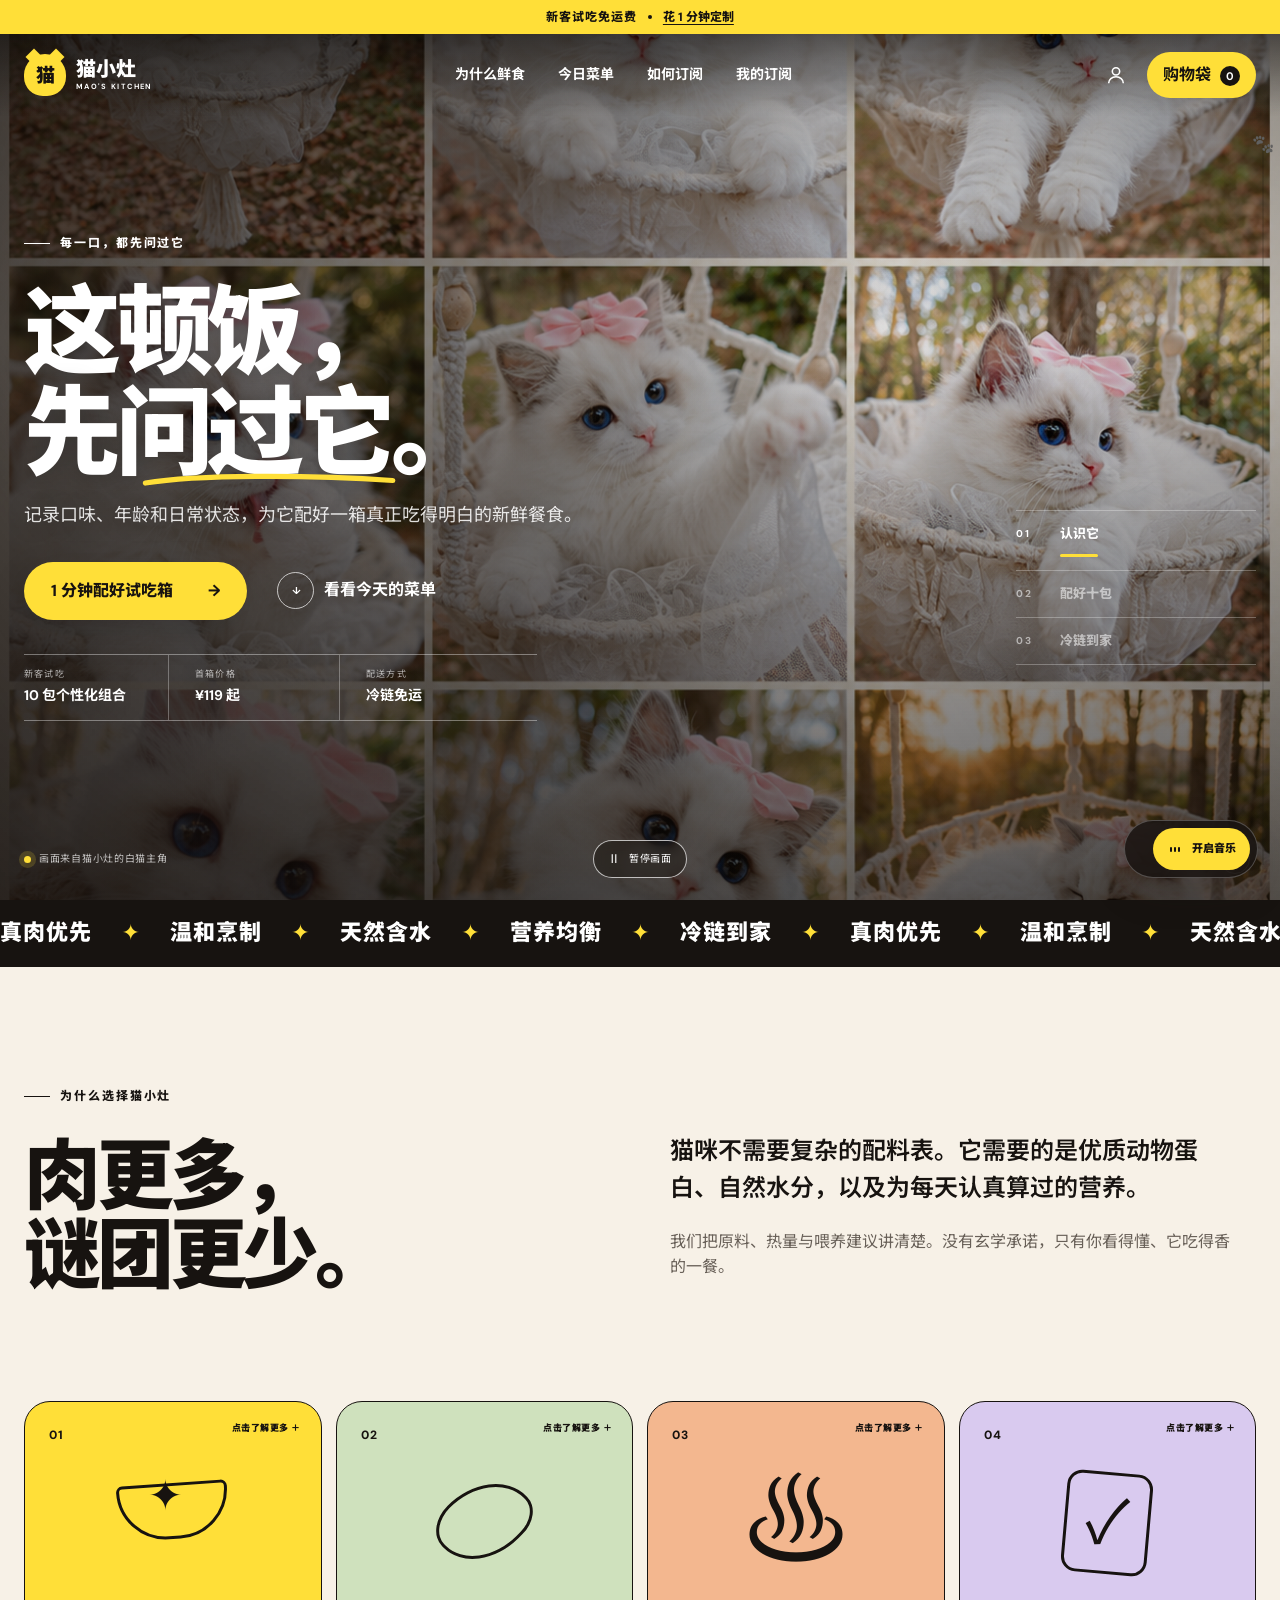
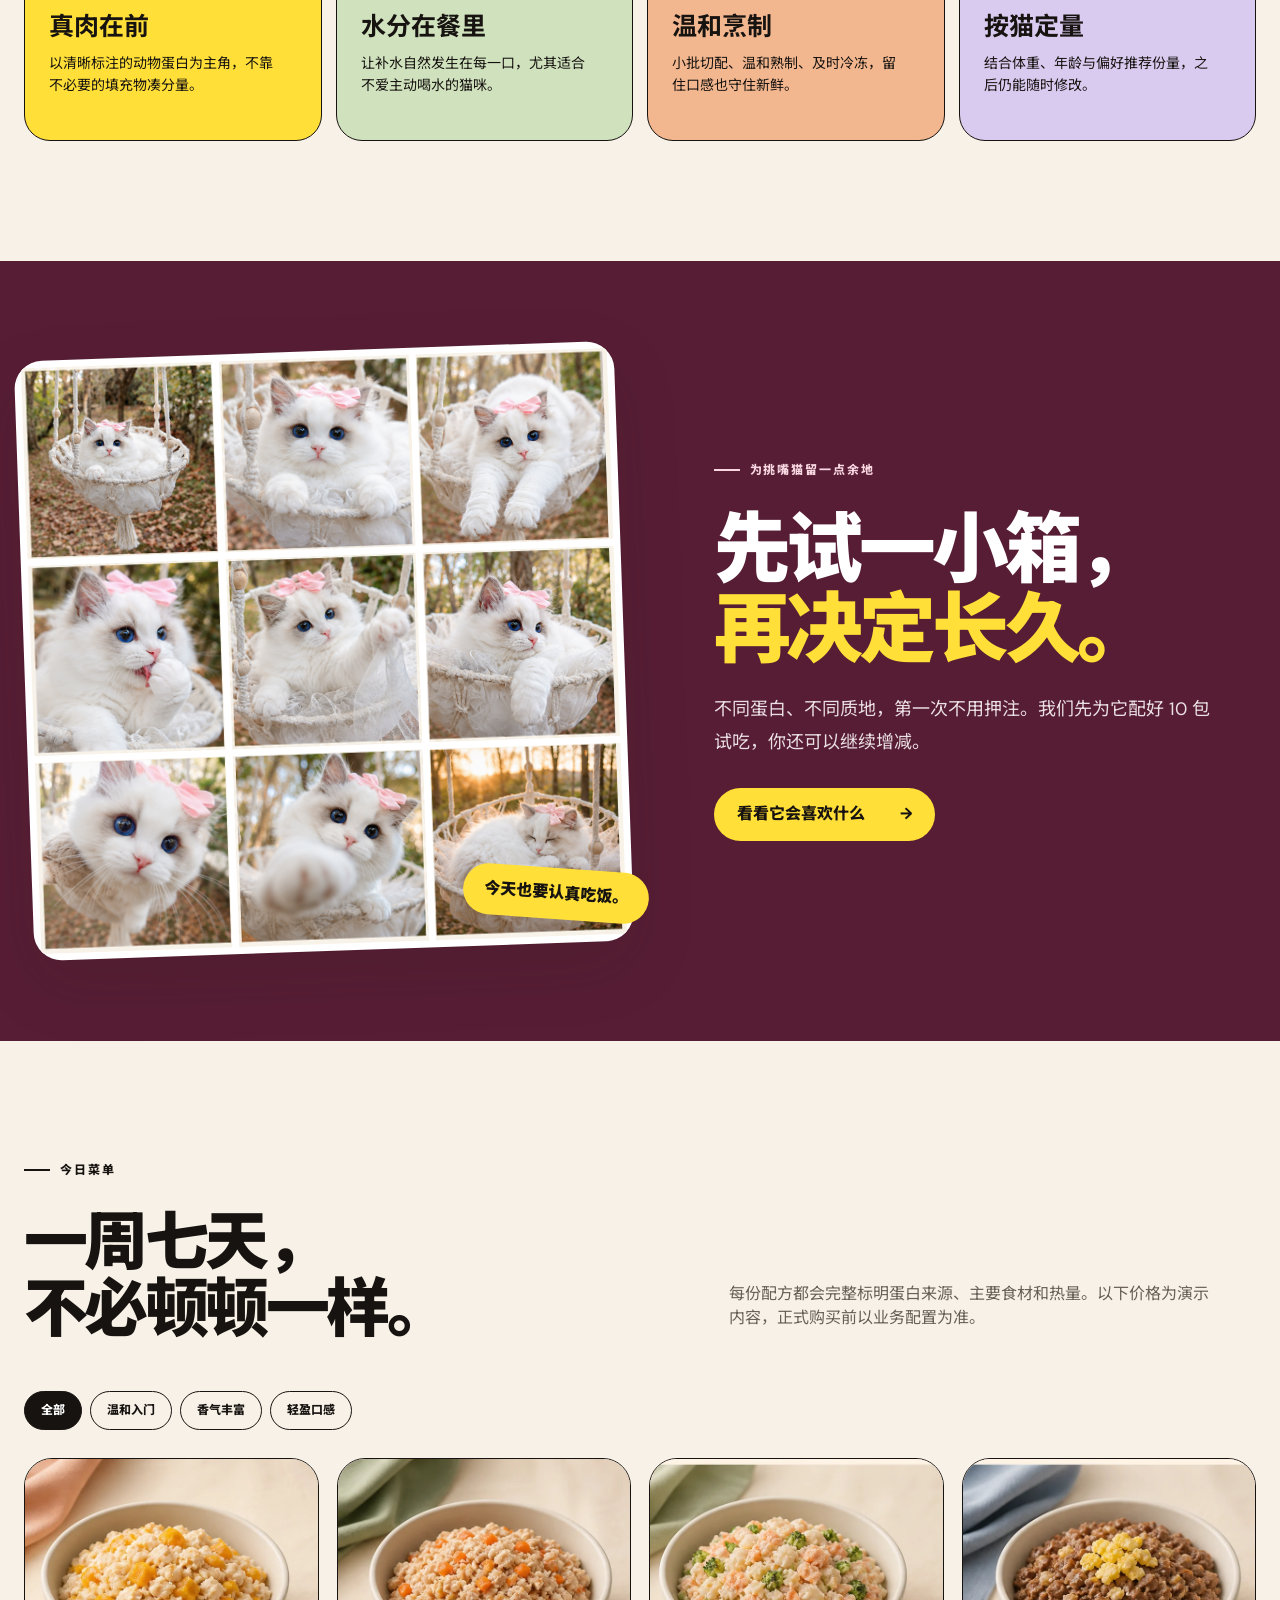
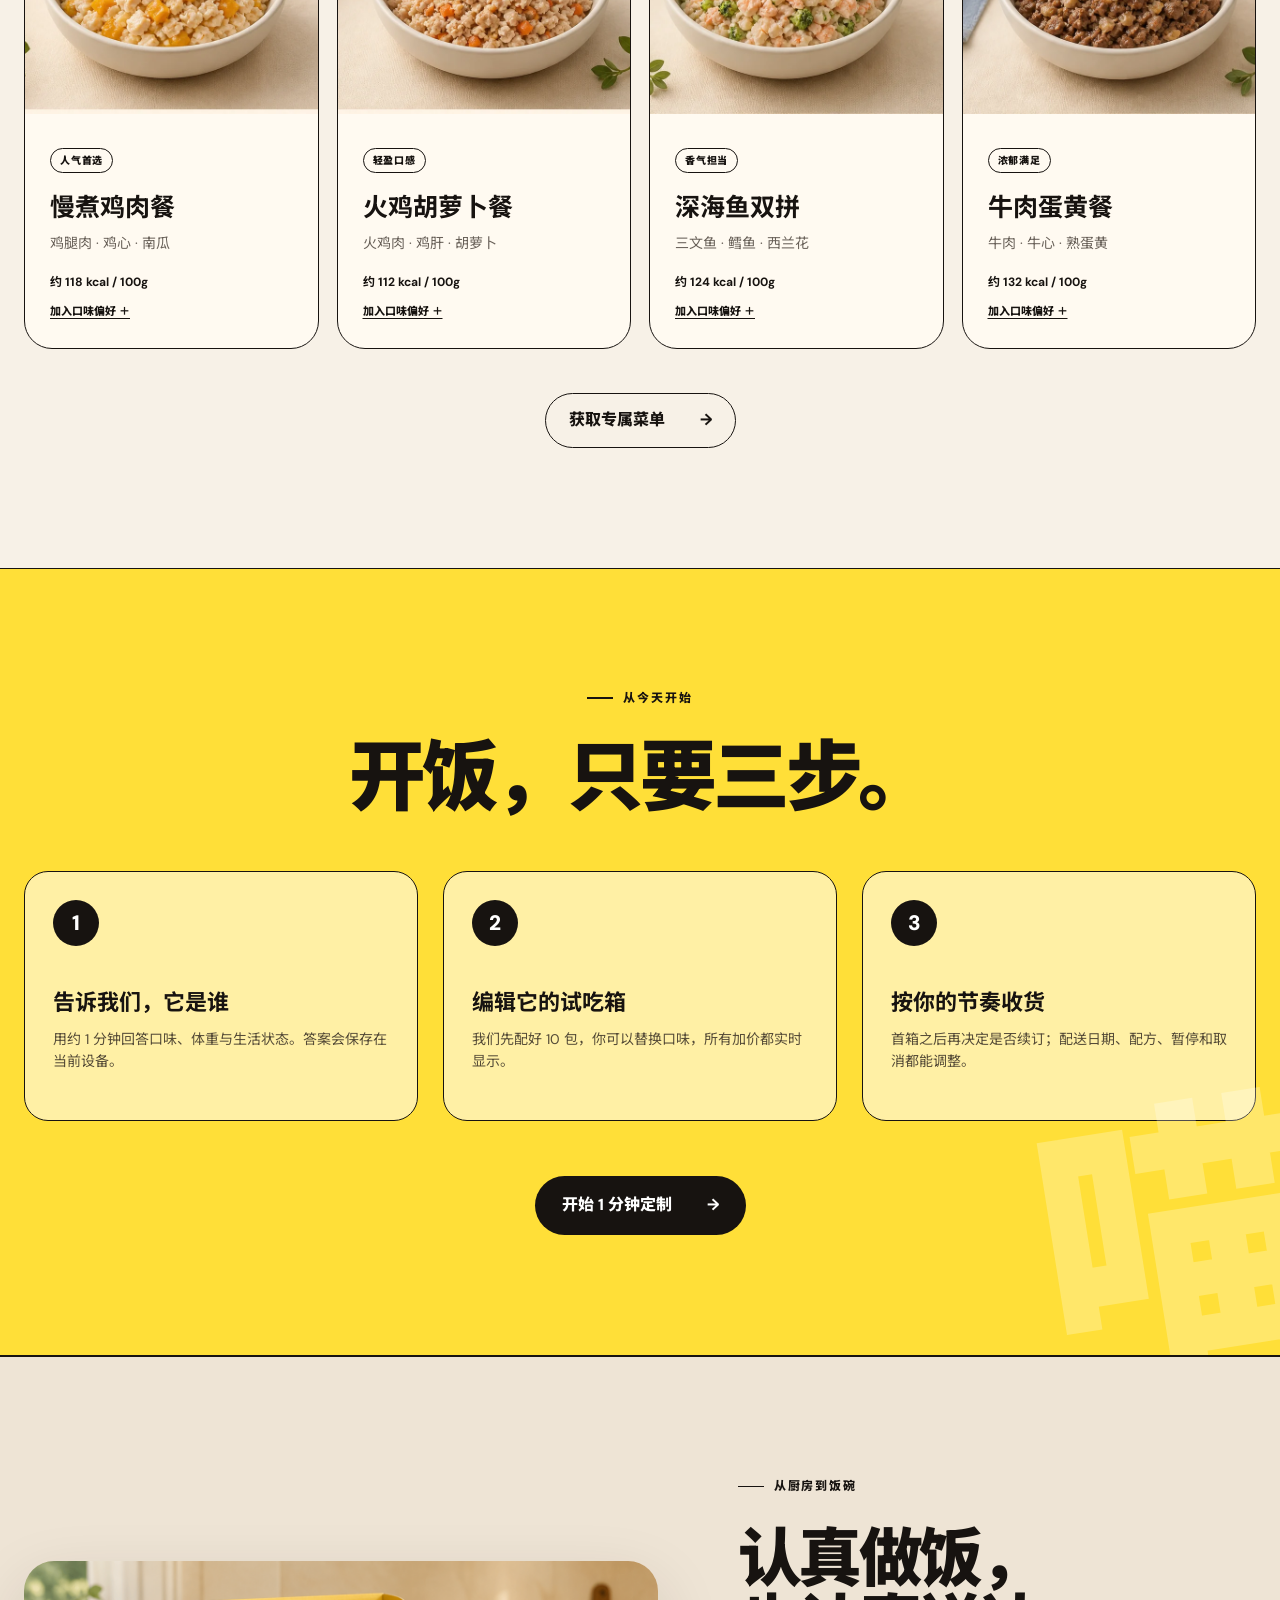
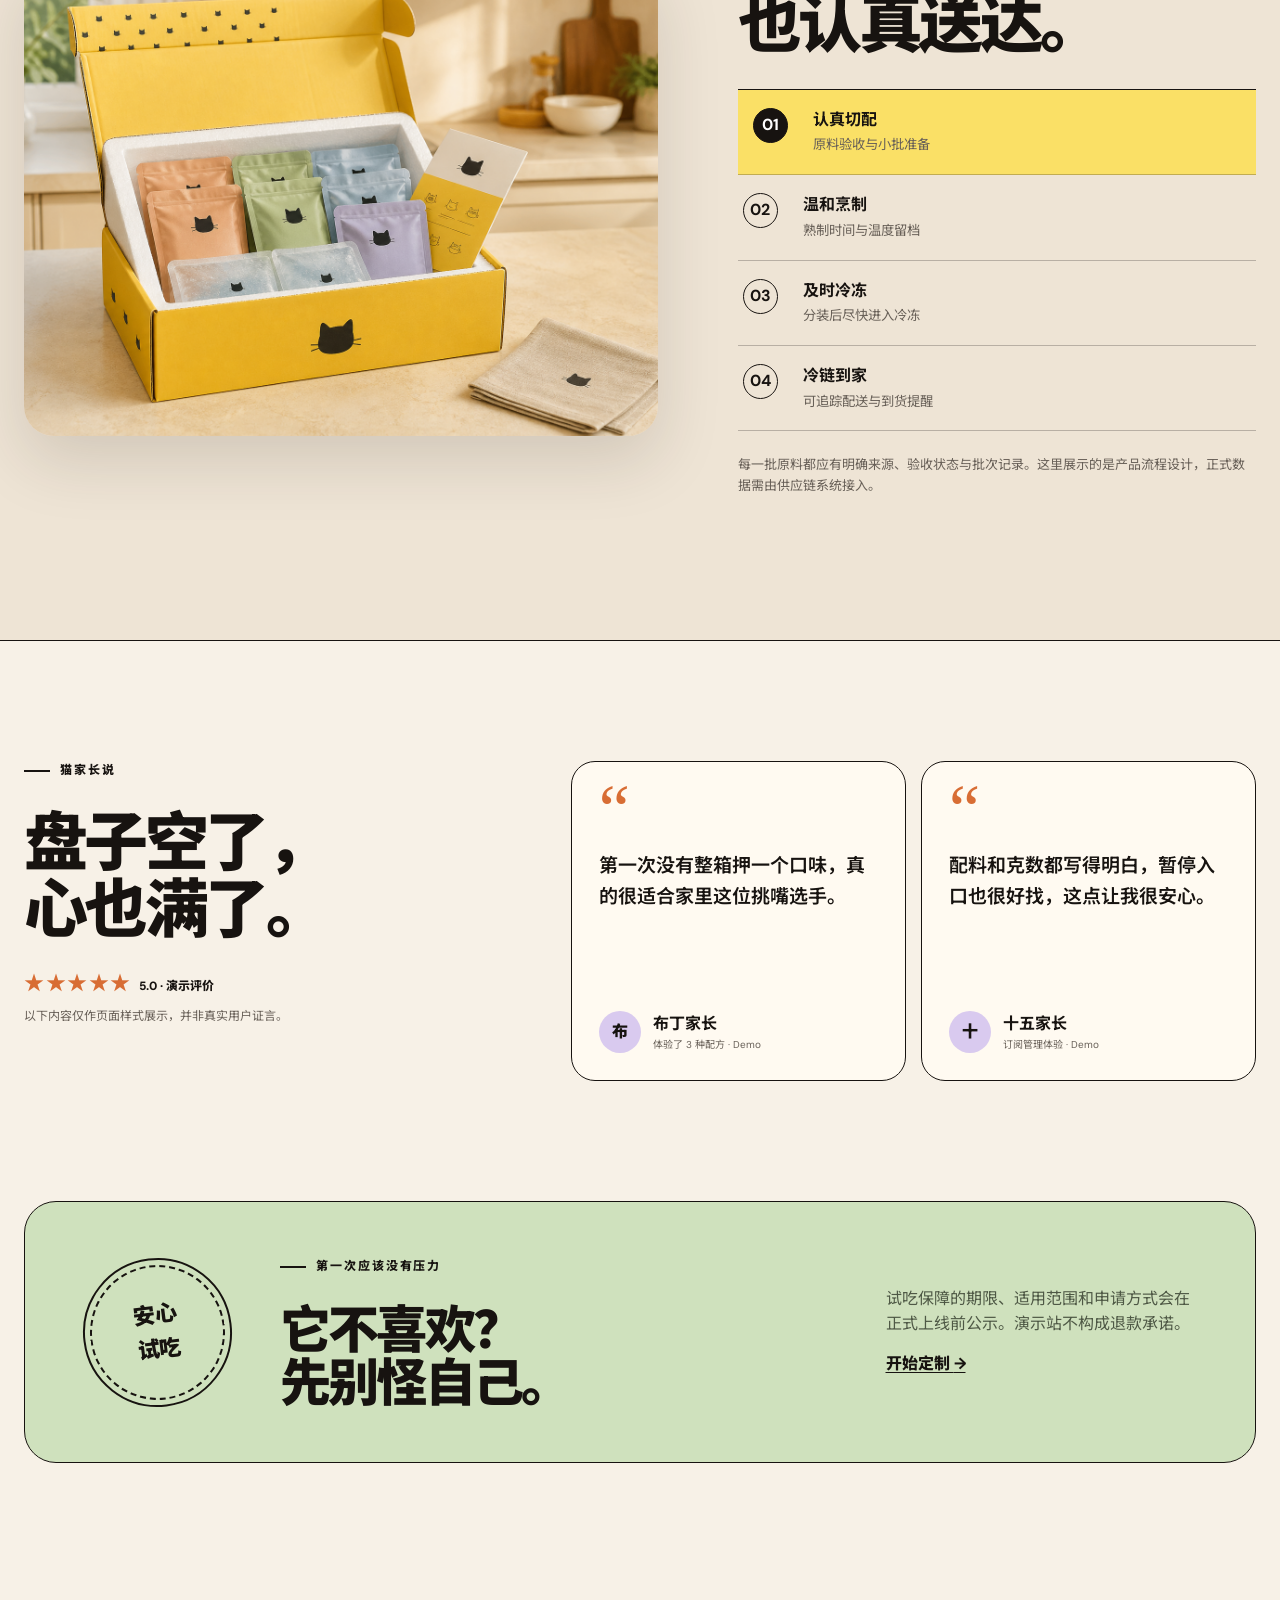
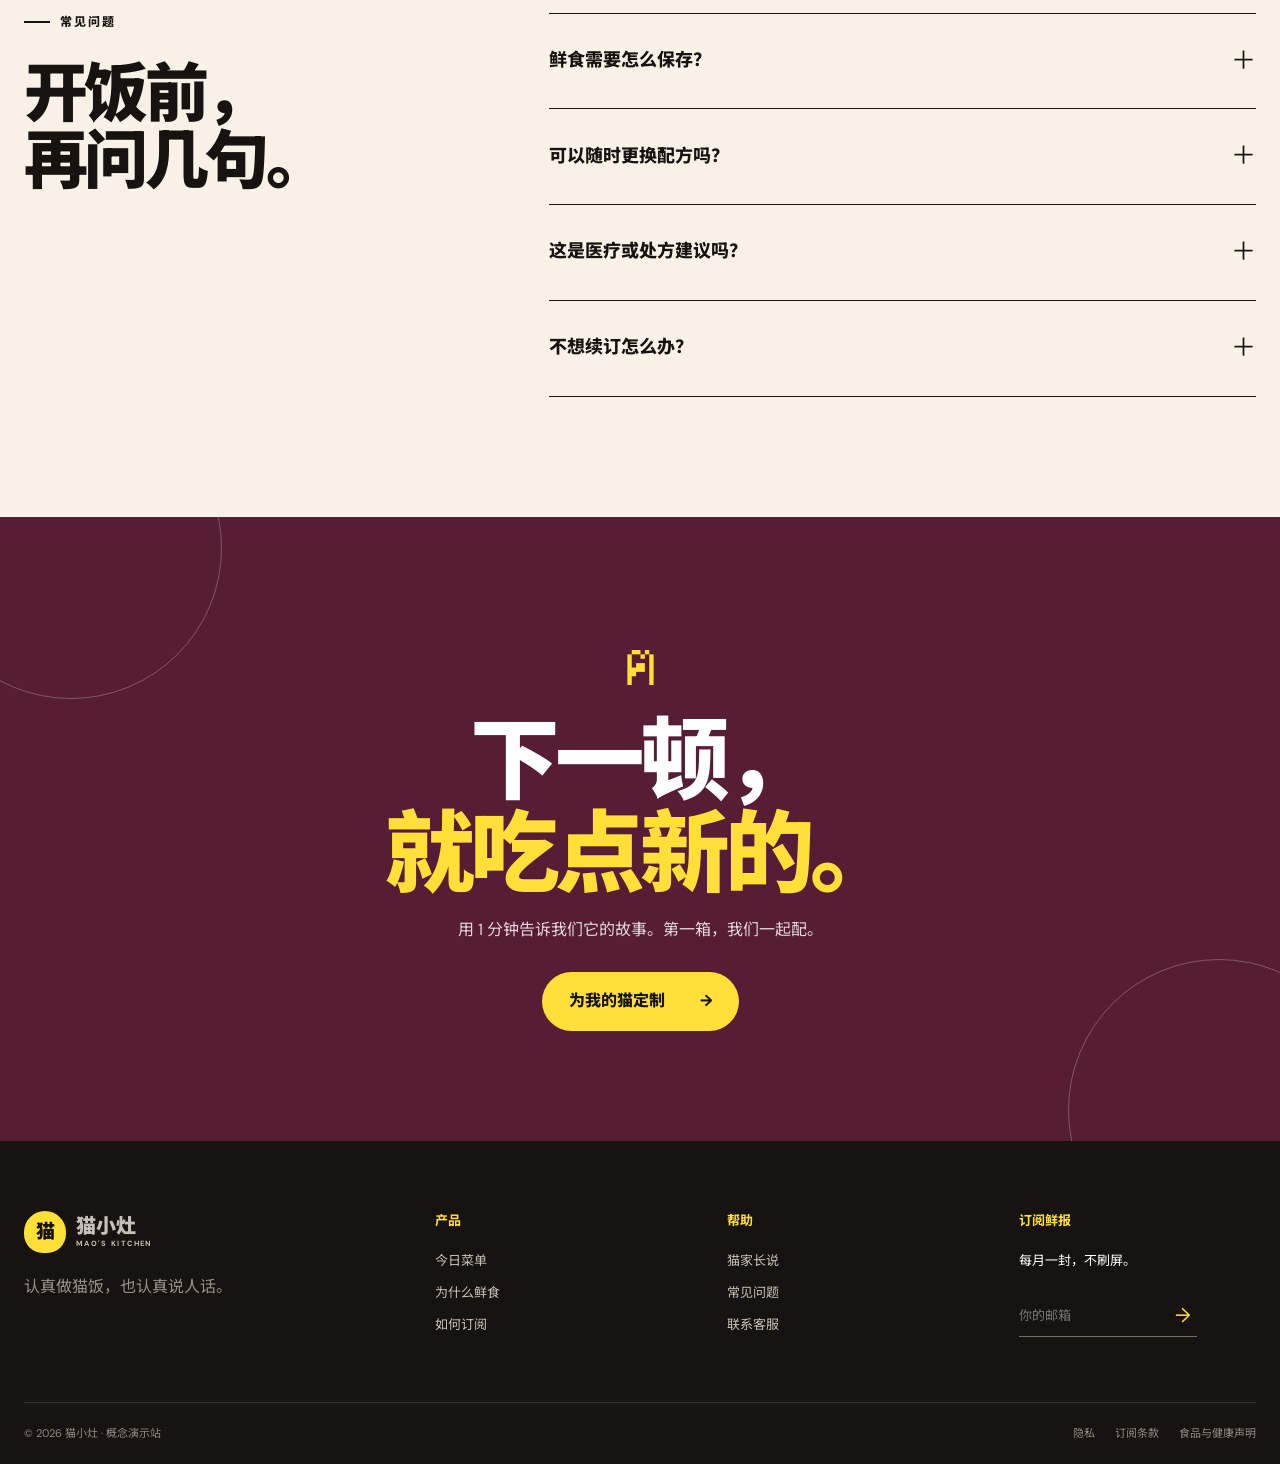
==== index.html @ b2859949 "Add opt-in background music player" ====
<!doctype html>
<html lang="zh-CN">
<head>
  <base href="/">
  <meta charset="UTF-8">
  <meta name="viewport" content="width=device-width, initial-scale=1.0">
  <meta name="description" content="猫小灶猫咪鲜食订阅——用一分钟了解猫咪，为它定制新鲜、透明、好调整的一餐。">
  <meta property="og:type" content="website">
  <meta property="og:title" content="猫小灶｜猫咪鲜食订阅">
  <meta property="og:description" content="用一分钟了解猫咪，为它配好一箱真正吃得明白的新鲜餐食。">
  <meta property="og:image" content="https://olivmonique482139-maker.github.io/assets/cat-grid.png">
  <meta property="og:url" content="https://olivmonique482139-maker.github.io/">
  <meta name="theme-color" content="#f7f1e7">
  <title>猫小灶｜猫咪鲜食订阅</title>
  <link rel="icon" href="/favicon.svg" type="image/svg+xml">
  <link rel="stylesheet" href="/styles.css?v=11">
</head>
<body>
  <a class="skip-link" href="#main">跳到主要内容</a>
  <div class="promo" role="status">
    <span>新客试吃免运费</span>
    <span class="promo-dot" aria-hidden="true"></span>
    <button class="text-button" data-start-quiz>花 1 分钟定制</button>
  </div>

  <header class="site-header" id="top">
    <nav class="nav shell" aria-label="主导航">
      <button class="menu-button" id="menuButton" aria-label="打开菜单" aria-expanded="false" aria-controls="mobileMenu">
        <span></span><span></span>
      </button>
      <a class="brand" href="/" aria-label="猫小灶首页">
        <span class="brand-mark" aria-hidden="true">猫</span>
        <span>猫小灶<small>MAO'S KITCHEN</small></span>
      </a>
      <div class="nav-links" aria-label="页面栏目">
        <a href="/why-us">为什么鲜食</a>
        <a href="/recipes">今日菜单</a>
        <a href="/#how">如何订阅</a>
        <a href="/account">我的订阅</a>
      </div>
      <div class="nav-actions">
        <button class="icon-button account-button" aria-label="账户（演示）">
          <svg viewBox="0 0 24 24" aria-hidden="true"><circle cx="12" cy="8" r="4"></circle><path d="M4 21c0-4 3.6-7 8-7s8 3 8 7"></path></svg>
        </button>
        <button class="cart-button" id="cartButton" aria-label="打开购物袋">
          购物袋 <span id="cartCount">0</span>
        </button>
      </div>
    </nav>
    <div class="mobile-menu" id="mobileMenu" hidden>
      <a href="/why-us">为什么鲜食</a>
      <a href="/recipes">今日菜单</a>
      <a href="/#how">如何订阅</a>
      <a href="/account">我的订阅</a>
      <button class="button button-dark" data-start-quiz>开始定制</button>
    </div>
  </header>

  <main id="main">
    <section class="hero hero-cinematic" aria-labelledby="heroTitle">
      <div class="hero-media" aria-hidden="true">
        <video id="heroVideo" autoplay muted loop playsinline poster="/assets/cat-grid.png">
          <source src="/assets/cat-story-clean.mp4" type="video/mp4">
        </video>
      </div>
      <div class="hero-shade" aria-hidden="true"></div>
      <div class="hero-stage shell">
        <div class="hero-copy">
          <p class="eyebrow"><span></span> 每一口，都先问过它</p>
          <h1 id="heroTitle">这顿饭，<br><em>先问过它。</em></h1>
          <p class="hero-lead">记录口味、年龄和日常状态，为它配好一箱真正吃得明白的新鲜餐食。</p>
          <div class="hero-cta">
            <button class="button button-yellow button-large" data-start-quiz>
              1 分钟配好试吃箱 <span aria-hidden="true">→</span>
            </button>
            <button class="play-link" data-scroll="#recipes">
              <span class="play-icon" aria-hidden="true">↓</span>
              看看今天的菜单
            </button>
          </div>
          <div class="hero-offer" aria-label="新客试吃信息">
            <span><small>新客试吃</small><strong>10 包个性化组合</strong></span>
            <span><small>首箱价格</small><strong>¥119 起</strong></span>
            <span><small>配送方式</small><strong>冷链免运</strong></span>
          </div>
        </div>
        <ol class="hero-chapters" aria-label="订阅流程">
          <li class="active"><b>01</b><span>认识它</span></li>
          <li><b>02</b><span>配好十包</span></li>
          <li><b>03</b><span>冷链到家</span></li>
        </ol>
      </div>
      <div class="hero-bottom shell">
        <p><span class="live-dot" aria-hidden="true"></span> 画面来自猫小灶的白猫主角</p>
        <button class="video-control" id="videoControl" aria-label="暂停视频"><span aria-hidden="true">Ⅱ</span><em>暂停画面</em></button>
        <button class="scroll-cue" data-scroll="#why" aria-label="向下了解更多"><span>向下看看</span><i>↓</i></button>
      </div>
    </section>

    <section class="ticker" aria-label="产品特点">
      <div class="ticker-track">
        <span>真肉优先</span><i>✦</i><span>温和烹制</span><i>✦</i><span>天然含水</span><i>✦</i><span>营养均衡</span><i>✦</i><span>冷链到家</span><i>✦</i>
        <span aria-hidden="true">真肉优先</span><i aria-hidden="true">✦</i><span aria-hidden="true">温和烹制</span><i aria-hidden="true">✦</i><span aria-hidden="true">天然含水</span><i aria-hidden="true">✦</i>
      </div>
    </section>

    <section class="section intro shell" id="why">
      <div class="section-heading">
        <p class="eyebrow"><span></span> 为什么选择猫小灶</p>
        <h2>肉更多，<br>谜团更少。</h2>
      </div>
      <div class="intro-copy">
        <p class="big-copy">猫咪不需要复杂的配料表。它需要的是优质动物蛋白、自然水分，以及为每天认真算过的营养。</p>
        <p>我们把原料、热量与喂养建议讲清楚。没有玄学承诺，只有你看得懂、它吃得香的一餐。</p>
      </div>
      <div class="benefit-grid">
        <article class="benefit-card yellow" tabindex="0" role="button" data-benefit="protein" aria-expanded="false">
          <span class="card-number">01</span>
          <div class="line-icon bowl-icon" aria-hidden="true"></div>
          <h3>真肉在前</h3>
          <p>以清晰标注的动物蛋白为主角，不靠不必要的填充物凑分量。</p>
          <div class="benefit-detail">鸡肉、火鸡、鱼肉或牛肉会被明确写在配料表前列，并标注每包热量与主要营养信息。</div>
        </article>
        <article class="benefit-card green" tabindex="0" role="button" data-benefit="water" aria-expanded="false">
          <span class="card-number">02</span>
          <div class="line-icon drop-icon" aria-hidden="true"></div>
          <h3>水分在餐里</h3>
          <p>让补水自然发生在每一口，尤其适合不爱主动喝水的猫咪。</p>
          <div class="benefit-detail">鲜食天然含有更多水分。实际含水量需以每款配方的检测与标签信息为准。</div>
        </article>
        <article class="benefit-card peach" tabindex="0" role="button" data-benefit="cook" aria-expanded="false">
          <span class="card-number">03</span>
          <div class="line-icon flame-icon" aria-hidden="true"></div>
          <h3>温和烹制</h3>
          <p>小批切配、温和熟制、及时冷冻，留住口感也守住新鲜。</p>
          <div class="benefit-detail">从原料验收到分装冷冻，每一批次都应保留生产与质检记录，正式上线前需接入真实数据。</div>
        </article>
        <article class="benefit-card lilac" tabindex="0" role="button" data-benefit="plan" aria-expanded="false">
          <span class="card-number">04</span>
          <div class="line-icon plan-icon" aria-hidden="true"></div>
          <h3>按猫定量</h3>
          <p>结合体重、年龄与偏好推荐份量，之后仍能随时修改。</p>
          <div class="benefit-detail">推荐会说明使用了哪些答案、采用哪个规则版本，并允许你回到问卷重新计算。</div>
        </article>
      </div>
    </section>

    <section class="section story-band">
      <div class="shell split-story">
        <div class="story-image">
          <div class="cat-mosaic" aria-label="白色蓝眼猫咪在秋日树林吊篮中的九个可爱瞬间">
            <button style="--col:0;--row:0" data-gallery-index="0" aria-label="查看猫咪在吊篮中的远景"></button>
            <button style="--col:1;--row:0" data-gallery-index="1" aria-label="查看猫咪正面特写"></button>
            <button style="--col:2;--row:0" data-gallery-index="2" aria-label="查看猫咪伸出前爪"></button>
            <button style="--col:0;--row:1" data-gallery-index="3" aria-label="查看猫咪舔爪子"></button>
            <button style="--col:1;--row:1" data-gallery-index="4" aria-label="查看猫咪玩蕾丝"></button>
            <button style="--col:2;--row:1" data-gallery-index="5" aria-label="查看猫咪侧脸"></button>
            <button style="--col:0;--row:2" data-gallery-index="6" aria-label="查看猫咪靠近镜头"></button>
            <button style="--col:1;--row:2" data-gallery-index="7" aria-label="查看猫咪伸爪互动"></button>
            <button style="--col:2;--row:2" data-gallery-index="8" aria-label="查看猫咪在夕阳下睡觉"></button>
          </div>
          <span class="image-caption">今天也要认真吃饭。</span>
        </div>
        <div class="story-copy">
          <p class="eyebrow light"><span></span> 为挑嘴猫留一点余地</p>
          <h2>先试一小箱，<br><em>再决定长久。</em></h2>
          <p>不同蛋白、不同质地，第一次不用押注。我们先为它配好 10 包试吃，你还可以继续增减。</p>
          <button class="button button-yellow" data-start-quiz>看看它会喜欢什么 <span aria-hidden="true">→</span></button>
        </div>
      </div>
    </section>

    <section class="section shell" id="recipes">
      <div class="recipes-heading">
        <div>
          <p class="eyebrow"><span></span> 今日菜单</p>
          <h2>一周七天，<br>不必顿顿一样。</h2>
        </div>
        <p>每份配方都会完整标明蛋白来源、主要食材和热量。以下价格为演示内容，正式购买前以业务配置为准。</p>
      </div>
      <div class="recipe-filters" role="group" aria-label="筛选配方">
        <button class="active" data-recipe-filter="all">全部</button><button data-recipe-filter="gentle">温和入门</button><button data-recipe-filter="aroma">香气丰富</button><button data-recipe-filter="lean">轻盈口感</button>
      </div>
      <div class="recipe-grid">
        <article class="recipe-card recipe-chicken" data-tags="gentle lean" data-reveal>
          <button class="recipe-photo" data-recipe="chicken" aria-label="查看慢煮鸡肉餐详情"><img src="/assets/recipe-chicken-v2.webp" alt="慢煮鸡肉与南瓜鲜食"><span>查看配料 →</span></button>
          <div class="recipe-info"><span class="pill">人气首选</span><h3>慢煮鸡肉餐</h3><p>鸡腿肉 · 鸡心 · 南瓜</p><strong>约 118 kcal / 100g</strong><button class="quick-add" data-prefer="chicken">加入口味偏好 ＋</button></div>
        </article>
        <article class="recipe-card recipe-turkey" data-tags="lean gentle" data-reveal>
          <button class="recipe-photo" data-recipe="turkey" aria-label="查看火鸡胡萝卜餐详情"><img src="/assets/recipe-turkey-v2.webp" alt="火鸡肉与胡萝卜鲜食"><span>查看配料 →</span></button>
          <div class="recipe-info"><span class="pill">轻盈口感</span><h3>火鸡胡萝卜餐</h3><p>火鸡肉 · 鸡肝 · 胡萝卜</p><strong>约 112 kcal / 100g</strong><button class="quick-add" data-prefer="turkey">加入口味偏好 ＋</button></div>
        </article>
        <article class="recipe-card recipe-fish" data-tags="aroma" data-reveal>
          <button class="recipe-photo" data-recipe="fish" aria-label="查看深海鱼双拼详情"><img src="/assets/recipe-fish-v2.webp" alt="三文鱼、鳕鱼与西兰花鲜食"><span>查看配料 →</span></button>
          <div class="recipe-info"><span class="pill">香气担当</span><h3>深海鱼双拼</h3><p>三文鱼 · 鳕鱼 · 西兰花</p><strong>约 124 kcal / 100g</strong><button class="quick-add" data-prefer="fish">加入口味偏好 ＋</button></div>
        </article>
        <article class="recipe-card recipe-beef" data-tags="aroma" data-reveal>
          <button class="recipe-photo" data-recipe="beef" aria-label="查看牛肉蛋黄餐详情"><img src="/assets/recipe-beef-v2.webp" alt="牛肉与蛋黄鲜食"><span>查看配料 →</span></button>
          <div class="recipe-info"><span class="pill">浓郁满足</span><h3>牛肉蛋黄餐</h3><p>牛肉 · 牛心 · 熟蛋黄</p><strong>约 132 kcal / 100g</strong><button class="quick-add" data-prefer="beef">加入口味偏好 ＋</button></div>
        </article>
      </div>
      <div class="center-action"><button class="button button-outline" data-start-quiz>获取专属菜单 <span aria-hidden="true">→</span></button></div>
    </section>

    <section class="section how-section" id="how">
      <div class="shell">
        <div class="how-title">
          <p class="eyebrow"><span></span> 从今天开始</p>
          <h2>开饭，只要三步。</h2>
        </div>
        <ol class="steps">
          <li><span class="step-no">1</span><div><h3>告诉我们，它是谁</h3><p>用约 1 分钟回答口味、体重与生活状态。答案会保存在当前设备。</p></div></li>
          <li><span class="step-no">2</span><div><h3>编辑它的试吃箱</h3><p>我们先配好 10 包，你可以替换口味，所有加价都实时显示。</p></div></li>
          <li><span class="step-no">3</span><div><h3>按你的节奏收货</h3><p>首箱之后再决定是否续订；配送日期、配方、暂停和取消都能调整。</p></div></li>
        </ol>
        <button class="button button-dark button-large" data-start-quiz>开始 1 分钟定制 <span aria-hidden="true">→</span></button>
      </div>
    </section>

    <section class="section process-section" id="process">
      <div class="shell process-layout">
        <div class="process-visual" data-reveal><img src="/assets/delivery-box-v2.png" alt="黄色冷链箱中整齐放置着多种颜色的猫咪鲜食餐包"></div>
        <div class="process-copy">
          <p class="eyebrow"><span></span> 从厨房到饭碗</p><h2>认真做饭，<br>也认真送达。</h2>
          <div class="process-tabs" role="tablist" aria-label="鲜食制作与配送过程">
            <button class="active" role="tab" aria-selected="true" data-process="prep"><b>01</b><span><strong>认真切配</strong><small>原料验收与小批准备</small></span></button>
            <button role="tab" aria-selected="false" data-process="cook"><b>02</b><span><strong>温和烹制</strong><small>熟制时间与温度留档</small></span></button>
            <button role="tab" aria-selected="false" data-process="freeze"><b>03</b><span><strong>及时冷冻</strong><small>分装后尽快进入冷冻</small></span></button>
            <button role="tab" aria-selected="false" data-process="deliver"><b>04</b><span><strong>冷链到家</strong><small>可追踪配送与到货提醒</small></span></button>
          </div>
          <p class="process-description" id="processDescription">每一批原料都应有明确来源、验收状态与批次记录。这里展示的是产品流程设计，正式数据需由供应链系统接入。</p>
        </div>
      </div>
    </section>

    <section class="section shell reviews" id="stories">
      <div class="review-summary">
        <p class="eyebrow"><span></span> 猫家长说</p>
        <h2>盘子空了，<br>心也满了。</h2>
        <div class="rating" aria-label="5 星演示评价">★★★★★ <span>5.0 · 演示评价</span></div>
        <p class="demo-note">以下内容仅作页面样式展示，并非真实用户证言。</p>
      </div>
      <div class="review-cards">
        <article><div class="quote">“</div><p>第一次没有整箱押一个口味，真的很适合家里这位挑嘴选手。</p><footer><span class="avatar">布</span><div><strong>布丁家长</strong><small>体验了 3 种配方 · Demo</small></div></footer></article>
        <article><div class="quote">“</div><p>配料和克数都写得明白，暂停入口也很好找，这点让我很安心。</p><footer><span class="avatar">十</span><div><strong>十五家长</strong><small>订阅管理体验 · Demo</small></div></footer></article>
      </div>
    </section>

    <section class="guarantee shell">
      <div class="guarantee-mark" aria-hidden="true">安心<br>试吃</div>
      <div><p class="eyebrow"><span></span> 第一次应该没有压力</p><h2>它不喜欢？<br>先别怪自己。</h2></div>
      <div><p>试吃保障的期限、适用范围和申请方式会在正式上线前公示。演示站不构成退款承诺。</p><button class="text-link" data-start-quiz>开始定制 <span aria-hidden="true">→</span></button></div>
    </section>

    <section class="section shell faq-section" id="faq">
      <div><p class="eyebrow"><span></span> 常见问题</p><h2>开饭前，<br>再问几句。</h2></div>
      <div class="faq-list">
        <details><summary>鲜食需要怎么保存？<span>＋</span></summary><p>冷冻保存；喂食前按包装说明冷藏解冻。开封后请尽快食用，不反复冷冻。</p></details>
        <details><summary>可以随时更换配方吗？<span>＋</span></summary><p>可以。每次订单锁定前都可调整口味和数量，演示站会展示完整操作流程。</p></details>
        <details><summary>这是医疗或处方建议吗？<span>＋</span></summary><p>不是。问卷只用于餐食筛选与风险提示。猫咪有疾病、过敏或正在用药时，请先咨询兽医。</p></details>
        <details><summary>不想续订怎么办？<span>＋</span></summary><p>正式服务中，暂停与取消会和订阅入口处于同一层级，不强制联系客服。</p></details>
      </div>
    </section>

    <section class="final-cta">
      <div class="shell final-cta-inner">
        <div class="mini-cat" aria-hidden="true">ฅ</div>
        <h2>下一顿，<br><em>就吃点新的。</em></h2>
        <p>用 1 分钟告诉我们它的故事。第一箱，我们一起配。</p>
        <button class="button button-yellow button-large" data-start-quiz>为我的猫定制 <span aria-hidden="true">→</span></button>
      </div>
    </section>
  </main>

  <footer class="footer">
    <div class="shell footer-top">
      <div class="footer-brand"><a class="brand brand-light" href="/"><span class="brand-mark">猫</span><span>猫小灶<small>MAO'S KITCHEN</small></span></a><p>认真做猫饭，也认真说人话。</p></div>
      <div><strong>产品</strong><a href="/recipes">今日菜单</a><a href="/why-us">为什么鲜食</a><a href="/#how">如何订阅</a></div>
      <div><strong>帮助</strong><a href="#stories">猫家长说</a><a href="/faq">常见问题</a><a href="mailto:hello@example.com">联系客服</a></div>
      <div><strong>订阅鲜报</strong><p>每月一封，不刷屏。</p><form id="newsletterForm"><label class="sr-only" for="newsletterEmail">邮箱</label><div class="email-row"><input id="newsletterEmail" type="email" placeholder="你的邮箱" required><button aria-label="订阅">→</button></div></form></div>
    </div>
    <div class="shell footer-bottom"><span>© 2026 猫小灶 · 概念演示站</span><span><a href="/policies/privacy">隐私</a><a href="/policies/subscription">订阅条款</a><a href="/policies/health">食品与健康声明</a></span></div>
  </footer>

  <dialog class="quiz-dialog" id="quizDialog" aria-labelledby="quizTitle">
    <div class="quiz-shell">
      <header class="quiz-header">
        <a class="brand" href="#" tabindex="-1"><span class="brand-mark">猫</span><span>猫小灶<small>MAO'S KITCHEN</small></span></a>
        <div class="progress-wrap"><span id="progressText">准备开始</span><div class="progress" role="progressbar" aria-label="定制进度" aria-valuemin="0" aria-valuemax="100" aria-valuenow="0"><span id="progressBar"></span></div></div>
        <button class="dialog-close" id="quizClose" aria-label="关闭定制问卷">×</button>
      </header>
      <div id="quizContent" class="quiz-content" aria-live="polite"></div>
    </div>
  </dialog>

  <dialog class="cart-dialog" id="cartDialog" aria-labelledby="cartTitle">
    <div class="cart-panel">
      <header><div><p class="eyebrow"><span></span> 你的试吃箱</p><h2 id="cartTitle">购物袋</h2></div><button class="dialog-close" id="cartClose" aria-label="关闭购物袋">×</button></header>
      <div id="cartContent"></div>
    </div>
  </dialog>

  <dialog class="recipe-dialog" id="recipeDialog" aria-labelledby="recipeTitle"><div class="recipe-drawer"><button class="dialog-close" id="recipeClose" aria-label="关闭配方详情">×</button><div id="recipeContent"></div></div></dialog>
  <dialog class="gallery-dialog" id="galleryDialog" aria-label="猫咪照片浏览"><div class="gallery-view"><button class="dialog-close" id="galleryClose" aria-label="关闭照片">×</button><button class="gallery-nav prev" data-gallery-nav="-1" aria-label="上一张">←</button><div class="gallery-photo" id="galleryPhoto"></div><p id="galleryCaption"></p><button class="gallery-nav next" data-gallery-nav="1" aria-label="下一张">→</button></div></dialog>

  <div class="paw-progress" aria-hidden="true"><span id="pawProgress">🐾</span></div>

  <div class="music-player" id="musicPlayer">
    <div class="music-meta" aria-hidden="true">
      <strong>fluffy</strong>
      <small>HarumachiMusic</small>
    </div>
    <button class="music-control" id="musicControl" type="button" aria-label="播放背景音乐" aria-pressed="false">
      <span class="music-equalizer" aria-hidden="true"><i></i><i></i><i></i></span>
      <span class="music-label">开启音乐</span>
    </button>
  </div>
  <audio id="backgroundMusic" loop preload="none">
    <source src="/assets/fluffy-cute-piano.mp3" type="audio/mpeg">
  </audio>

  <div class="toast" id="toast" role="status" aria-live="polite"></div>
  <script src="/app.js?v=8" type="module"></script>
</body>
</html>
---- styles.css ----
@import url('https://fonts.googleapis.com/css2?family=DM+Sans:wght@400;500;600;700&family=Noto+Sans+SC:wght@400;500;600;700;800;900&display=swap');

:root {
  --cream:#f7f1e7; --paper:#fffaf1; --ink:#171310; --muted:#686058; --yellow:#ffdf38;
  --green:#cfe1bd; --peach:#f3b78f; --lilac:#d9caef; --orange:#d86d34; --wine:#571d35;
  --line:rgba(23,19,16,.17); --radius:26px; --shadow:0 24px 64px rgba(48,31,17,.15);
}
*{box-sizing:border-box}
html{scroll-behavior:smooth;overflow-x:clip}
body{margin:0;color:var(--ink);background:var(--cream);font-family:"DM Sans","Noto Sans SC",system-ui,sans-serif;line-height:1.55;overflow-x:hidden}
body.no-scroll{overflow:hidden}
button,input{font:inherit}
button,a{touch-action:manipulation}
button{color:inherit}
a{color:inherit;text-decoration:none}
img,video{display:block;max-width:100%}
h1,h2,h3,p{margin-top:0}
h1,h2{font-family:"Noto Sans SC",sans-serif;letter-spacing:-.055em;line-height:1.04}
h2{font-size:clamp(2.55rem,5vw,5.6rem);margin-bottom:0;font-weight:900}
em{font-style:normal;color:var(--orange)}
.shell{width:min(1240px,calc(100% - 48px));margin-inline:auto}
.sr-only{position:absolute;width:1px;height:1px;padding:0;margin:-1px;overflow:hidden;clip:rect(0,0,0,0);white-space:nowrap;border:0}
.skip-link{position:fixed;top:8px;left:8px;z-index:9999;background:#fff;padding:10px 16px;transform:translateY(-150%);border:2px solid var(--ink)}
.skip-link:focus{transform:none}
:focus-visible{outline:3px solid #2e62da;outline-offset:4px}
.promo{height:34px;background:var(--yellow);display:flex;align-items:center;justify-content:center;gap:11px;text-transform:uppercase;font-size:12px;font-weight:800;letter-spacing:.08em}
.promo-dot{width:4px;height:4px;background:var(--ink);border-radius:50%}
.text-button,.text-link{border:0;background:none;padding:0;font-weight:800;text-decoration:underline;text-decoration-thickness:1px;text-underline-offset:3px;cursor:pointer}
.site-header{position:sticky;top:0;z-index:50;background:rgba(247,241,231,.9);border-bottom:1px solid transparent;backdrop-filter:blur(14px);transition:.25s}
.site-header.scrolled{border-color:var(--line);box-shadow:0 8px 24px rgba(39,25,14,.07)}
.nav{height:82px;display:grid;grid-template-columns:auto 1fr auto;align-items:center;gap:38px}
.brand{display:flex;align-items:center;gap:10px;font-size:20px;font-weight:900;line-height:1}
.brand small{display:block;font-size:7.5px;letter-spacing:.18em;margin-top:4px;font-weight:700}
.brand-mark{width:42px;height:42px;border-radius:50% 50% 45% 45%;background:var(--ink);color:var(--yellow);display:grid;place-items:center;font-size:19px;position:relative}
.brand-mark::before,.brand-mark::after{content:"";position:absolute;top:-3px;width:12px;height:12px;background:var(--ink);transform:rotate(45deg);z-index:-1}
.brand-mark::before{left:4px}.brand-mark::after{right:4px}
.nav-links{display:flex;justify-content:center;gap:33px;font-size:14px;font-weight:700}
.nav-links a{position:relative;padding:8px 0}
.nav-links a::after{content:"";height:2px;background:var(--ink);position:absolute;left:0;right:100%;bottom:2px;transition:.2s}
.nav-links a:hover::after{right:0}
.nav-actions{display:flex;align-items:center;gap:10px}
.icon-button,.cart-button,.menu-button{border:0;background:transparent;cursor:pointer}
.icon-button{width:42px;height:42px;display:grid;place-items:center}
.icon-button svg{width:22px;fill:none;stroke:currentColor;stroke-width:1.7}
.cart-button{background:var(--ink);color:#fff;border-radius:999px;padding:11px 16px;font-weight:700}
.cart-button span{display:inline-grid;place-items:center;width:20px;height:20px;margin-left:5px;border-radius:50%;background:var(--yellow);color:var(--ink);font-size:11px}
.menu-button,.mobile-menu{display:none}
.hero{min-height:720px;padding-block:60px 88px;display:grid;grid-template-columns:1fr 1.08fr;gap:80px;align-items:center}
.hero-copy{padding-left:3vw;position:relative;z-index:2}
.eyebrow{text-transform:uppercase;font-size:12px;letter-spacing:.16em;font-weight:800;display:flex;align-items:center;gap:10px;margin-bottom:24px}
.eyebrow>span{display:inline-block;width:26px;height:1.5px;background:currentColor}
.hero h1{font-size:clamp(4.2rem,7.2vw,7.9rem);font-weight:900;margin-bottom:26px}
.hero h1 em{display:inline-block;position:relative}
.hero h1 em::after{content:"";position:absolute;left:3%;right:-4%;bottom:-14px;height:17px;background:url("data:image/svg+xml,%3Csvg xmlns='http://www.w3.org/2000/svg' viewBox='0 0 300 20'%3E%3Cpath d='M4 13C70 2 209 4 295 10' fill='none' stroke='%23d86d34' stroke-width='6' stroke-linecap='round'/%3E%3C/svg%3E") center/100% 100% no-repeat}
.hero-lead{font-size:18px;line-height:1.75;max-width:520px;color:#514943;margin-bottom:32px}
.hero-cta{display:flex;align-items:center;gap:24px;flex-wrap:wrap}
.button{border:0;border-radius:999px;padding:14px 23px;display:inline-flex;align-items:center;justify-content:center;gap:35px;font-weight:800;cursor:pointer;transition:transform .2s,box-shadow .2s,background .2s}
.button:hover{transform:translateY(-2px);box-shadow:0 10px 22px rgba(30,18,10,.16)}
.button-dark{background:var(--ink);color:#fff}.button-dark:hover{background:#332a25}
.button-yellow{background:var(--yellow);color:var(--ink)}
.button-large{padding:17px 27px;min-height:58px}
.button-outline{background:transparent;border:1.5px solid var(--ink)}
.play-link{border:0;background:none;font-weight:700;display:flex;align-items:center;gap:10px;cursor:pointer}
.play-icon{width:37px;height:37px;border:1px solid var(--ink);display:grid;place-items:center;border-radius:50%;font-size:10px;padding-left:2px}
.trust-row{display:flex;gap:20px;flex-wrap:wrap;margin-top:31px;color:#635b54;font-size:12px;font-weight:700}
.hero-media{position:relative;isolation:isolate;padding:18px 18px 26px 0}
.hero-media video{width:100%;aspect-ratio:5/6;object-fit:cover;border-radius:46% 46% 28px 28px;box-shadow:var(--shadow);position:relative;z-index:1;background:#d4c5b3}
.sun-shape{position:absolute;right:-13%;top:-8%;width:82%;aspect-ratio:1;background:var(--yellow);border-radius:50%;z-index:-1}
.hero-media::after{content:"";position:absolute;left:-25px;bottom:0;width:76%;height:35%;border:2px solid var(--orange);border-radius:50%;z-index:-1;transform:rotate(-8deg)}
.hero-note{position:absolute;z-index:3;left:-72px;bottom:35px;background:var(--paper);box-shadow:var(--shadow);padding:17px 20px 17px 48px;border-radius:18px;min-width:260px}
.hero-note strong,.hero-note small{display:block}.hero-note small{color:var(--muted);font-size:11px;margin-top:2px}.spark{position:absolute;left:17px;top:20px;font-size:20px;color:var(--orange)}
.hero-sticker{position:absolute;z-index:4;right:-17px;top:42%;width:88px;height:88px;border-radius:50%;background:var(--wine);color:#fff;display:grid;place-items:center;text-align:center;font-weight:900;line-height:1.05;transform:rotate(10deg);border:3px solid var(--cream);box-shadow:0 5px 20px rgba(0,0,0,.22)}
.video-control{position:absolute;z-index:5;right:35px;bottom:47px;width:42px;height:42px;border-radius:50%;border:1px solid rgba(255,255,255,.7);background:rgba(16,12,9,.56);color:#fff;cursor:pointer;backdrop-filter:blur(6px)}
.ticker{height:67px;background:var(--ink);color:#fff;overflow:clip;contain:layout paint;display:flex;align-items:center;width:100%;position:relative;z-index:3}
.ticker-track{display:flex;align-items:center;gap:29px;white-space:nowrap;font-size:22px;font-weight:900;text-transform:uppercase;letter-spacing:.05em;animation:ticker 22s linear infinite}
.ticker-track i{color:var(--yellow);font-style:normal}
@keyframes ticker{to{transform:translateX(-50%)}}
.section{padding-block:120px}
.intro{display:grid;grid-template-columns:1fr 1fr;gap:60px}
.section-heading h2{font-size:clamp(3.8rem,6vw,6.8rem)}
.intro-copy{padding-top:45px;max-width:570px;color:var(--muted)}
.intro-copy .big-copy{font-size:24px;line-height:1.55;color:var(--ink);font-weight:600}
.benefit-grid{grid-column:1/-1;display:grid;grid-template-columns:repeat(4,1fr);gap:14px;margin-top:45px}
.benefit-card{border:1px solid var(--ink);border-radius:var(--radius);padding:24px;min-height:340px;display:flex;flex-direction:column;position:relative;overflow:hidden;transition:transform .25s}
.benefit-card:hover{transform:translateY(-7px) rotate(-.5deg)}
.benefit-card.yellow{background:var(--yellow)}.benefit-card.green{background:var(--green)}.benefit-card.peach{background:var(--peach)}.benefit-card.lilac{background:var(--lilac)}
.card-number{font-size:12px;font-weight:800;letter-spacing:.1em}
.benefit-card h3{font-size:25px;margin:22px 0 7px}.benefit-card p{font-size:14px;margin:0;max-width:235px}
.line-icon{height:125px;margin-top:16px;position:relative}
.bowl-icon::before{content:"";position:absolute;width:105px;height:50px;border:3px solid var(--ink);border-radius:10px 10px 80px 80px;left:50%;top:40%;transform:translate(-50%,-50%) rotate(-4deg)}
.bowl-icon::after{content:"✦";position:absolute;font-size:42px;left:47%;top:28%;transform:translate(-50%,-50%)}
.drop-icon::before{content:"";position:absolute;width:67px;height:89px;border:3px solid var(--ink);border-radius:68% 32% 65% 35%;left:50%;top:48%;transform:translate(-50%,-50%) rotate(45deg)}
.flame-icon::before{content:"♨";font-size:110px;line-height:1;position:absolute;left:50%;top:50%;transform:translate(-50%,-50%)}
.plan-icon::before{content:"✓";position:absolute;width:80px;height:96px;border:3px solid var(--ink);border-radius:15px;left:50%;top:50%;transform:translate(-50%,-50%) rotate(5deg);font-size:62px;text-align:center;line-height:96px}
.story-band{background:var(--wine);color:#fff;padding-block:90px}
.split-story{display:grid;grid-template-columns:1.05fr .95fr;gap:90px;align-items:center}
.story-image{position:relative}.story-image img{border-radius:30px;aspect-ratio:1;object-fit:cover;box-shadow:0 28px 65px rgba(0,0,0,.28);transform:rotate(-2deg)}
.image-caption{position:absolute;right:-25px;bottom:32px;background:var(--yellow);color:var(--ink);padding:13px 21px;border-radius:999px;font-weight:900;transform:rotate(4deg)}
.eyebrow.light{color:#f8d7e1}
.story-copy h2{font-size:clamp(3.8rem,6vw,6.6rem)}.story-copy h2 em{color:var(--yellow)}
.story-copy>p:not(.eyebrow){font-size:18px;line-height:1.8;color:#eadfe3;max-width:510px;margin:30px 0}
.recipes-heading{display:grid;grid-template-columns:1.1fr .9fr;gap:60px;align-items:end;margin-bottom:55px}.recipes-heading>p{color:var(--muted);max-width:480px;margin-bottom:5px}
.recipe-grid{display:grid;grid-template-columns:repeat(3,1fr);gap:18px}
.recipe-card{border:1px solid var(--ink);border-radius:28px;overflow:hidden;background:var(--paper);transition:.25s}.recipe-card:hover{transform:translateY(-6px);box-shadow:var(--shadow)}
.recipe-art{height:320px;display:grid;place-items:center;position:relative;overflow:hidden}
.recipe-chicken .recipe-art{background:#f2c494}.recipe-turkey .recipe-art{background:#ccdfc0}.recipe-fish .recipe-art{background:#ced9f1}
.recipe-art::before,.recipe-art::after{content:"";position:absolute;border:2px solid currentColor;border-radius:50%;width:210px;height:210px;opacity:.24}.recipe-art::before{transform:translate(-40%,-40%)}.recipe-art::after{transform:translate(45%,40%)}
.plate{width:205px;height:205px;border-radius:50%;background:#fff7e9;border:14px solid rgba(255,255,255,.5);box-shadow:0 18px 30px rgba(73,39,20,.16);display:grid;place-items:center;transform:rotate(-7deg)}
.plate span{width:120px;height:90px;border-radius:45% 55% 42% 58%;display:grid;place-items:center;font-size:28px;font-weight:900;background:var(--orange);color:#fff}.recipe-turkey .plate span{background:#79935e}.recipe-fish .plate span{background:#557ab1}
.recipe-info{padding:25px}.pill{display:inline-block;font-size:10px;font-weight:900;letter-spacing:.08em;text-transform:uppercase;border:1px solid var(--ink);border-radius:999px;padding:4px 9px}.recipe-info h3{font-size:25px;margin:16px 0 5px}.recipe-info p{color:var(--muted);margin-bottom:18px;font-size:14px}.recipe-info strong{font-size:12px}.center-action{text-align:center;margin-top:44px}
.how-section{background:var(--yellow);border-block:1px solid var(--ink);position:relative;overflow:hidden}.how-section::after{content:"喵";position:absolute;right:-40px;bottom:-105px;font-size:280px;font-weight:900;color:rgba(255,255,255,.25);transform:rotate(-9deg)}
.how-title{text-align:center;margin-bottom:60px}.how-title .eyebrow{justify-content:center}.how-title h2{font-size:clamp(3.5rem,6vw,6rem)}
.steps{list-style:none;padding:0;display:grid;grid-template-columns:repeat(3,1fr);gap:25px;margin:0 0 55px;counter-reset:steps}.steps li{background:rgba(255,255,255,.55);border:1px solid var(--ink);border-radius:24px;padding:28px;min-height:250px}.step-no{display:grid;place-items:center;width:46px;height:46px;background:var(--ink);color:#fff;border-radius:50%;font-size:21px;font-weight:900;margin-bottom:40px}.steps h3{font-size:22px;margin-bottom:9px}.steps p{font-size:14px;margin:0;color:#554b37}.how-section .button{display:flex;margin-inline:auto}
.reviews{display:grid;grid-template-columns:.8fr 1.2fr;gap:90px;align-items:start}.rating{margin:31px 0 8px;color:var(--orange);letter-spacing:.08em;font-size:20px}.rating span{color:var(--ink);font-size:12px;letter-spacing:0;font-weight:800}.demo-note{font-size:12px;color:var(--muted)}
.review-cards{display:grid;grid-template-columns:1fr 1fr;gap:15px}.review-cards article{border:1px solid var(--ink);border-radius:24px;padding:27px;background:var(--paper);min-height:320px;display:flex;flex-direction:column}.quote{font-family:Georgia;font-size:70px;color:var(--orange);line-height:.6}.review-cards article>p{font-size:19px;line-height:1.6;font-weight:600;margin-top:20px}.review-cards footer{display:flex;gap:12px;align-items:center;margin-top:auto}.avatar{width:42px;height:42px;border-radius:50%;background:var(--lilac);display:grid;place-items:center;font-weight:900}.review-cards footer strong,.review-cards footer small{display:block}.review-cards footer small{font-size:10px;color:var(--muted)}
.guarantee{margin-bottom:30px;background:var(--green);border:1px solid var(--ink);border-radius:32px;padding:55px 65px;display:grid;grid-template-columns:150px 1.3fr .7fr;gap:40px;align-items:center}.guarantee-mark{width:135px;height:135px;border:2px dashed var(--ink);outline:2px solid var(--ink);outline-offset:5px;border-radius:50%;display:grid;place-items:center;text-align:center;font-size:22px;font-weight:900;transform:rotate(-7deg)}.guarantee h2{font-size:clamp(2.8rem,4vw,4.8rem)}.guarantee>div:last-child p{color:#4e5845}.text-link{font-size:16px}
.faq-section{display:grid;grid-template-columns:.75fr 1.25fr;gap:100px}.faq-list{border-top:1px solid var(--ink)}.faq-list details{border-bottom:1px solid var(--ink);padding:4px 0}.faq-list summary{list-style:none;cursor:pointer;display:flex;justify-content:space-between;align-items:center;padding:24px 0;font-size:18px;font-weight:800}.faq-list summary::-webkit-details-marker{display:none}.faq-list summary span{font-size:25px;font-weight:400;transition:.2s}.faq-list details[open] summary span{transform:rotate(45deg)}.faq-list details p{color:var(--muted);max-width:650px;padding-bottom:22px}
.final-cta{background:var(--wine);color:#fff;text-align:center;padding:110px 0;position:relative;overflow:hidden}.final-cta::before,.final-cta::after{content:"";position:absolute;width:300px;height:300px;border-radius:50%;border:1px solid rgba(255,255,255,.25)}.final-cta::before{left:-80px;top:-120px}.final-cta::after{right:-90px;bottom:-120px}.final-cta-inner{position:relative;z-index:1}.mini-cat{font-size:70px;color:var(--yellow);line-height:1}.final-cta h2{font-size:clamp(4rem,7vw,7rem);margin:10px 0 25px}.final-cta h2 em{color:var(--yellow)}.final-cta p{color:#e4d5db;margin-bottom:29px}
.footer{background:var(--ink);color:#fff;padding-top:70px}.footer-top{display:grid;grid-template-columns:1.5fr repeat(3,1fr);gap:55px;padding-bottom:65px}.brand-light .brand-mark{background:var(--yellow);color:var(--ink)}.brand-light .brand-mark::before,.brand-light .brand-mark::after{background:var(--yellow)}.footer-brand p{color:#999089;margin-top:22px}.footer-top>div:not(.footer-brand){display:flex;flex-direction:column;align-items:flex-start;gap:12px;font-size:13px}.footer-top>div>strong{color:var(--yellow);margin-bottom:8px}.footer-top>div>a{color:#c7c0ba}.email-row{display:flex;border-bottom:1px solid #736d68}.email-row input{background:none;border:0;color:#fff;padding:10px 0;width:150px;outline:0}.email-row button{background:none;border:0;color:var(--yellow);font-size:20px;cursor:pointer}.footer-bottom{border-top:1px solid #39332f;padding:22px 0;display:flex;justify-content:space-between;color:#918983;font-size:11px}.footer-bottom span:last-child{display:flex;gap:20px}
dialog{padding:0;border:0;background:transparent;max-width:none;max-height:none}dialog::backdrop{background:rgba(18,13,10,.72);backdrop-filter:blur(5px)}
.quiz-dialog{width:100vw;height:100dvh}.quiz-shell{background:var(--cream);min-height:100dvh;display:flex;flex-direction:column}.quiz-header{height:94px;display:grid;grid-template-columns:1fr minmax(220px,430px) 1fr;align-items:center;padding:0 35px;border-bottom:1px solid var(--line)}.quiz-header>.brand{justify-self:start}.dialog-close{border:1px solid var(--ink);background:transparent;border-radius:50%;width:43px;height:43px;font-size:29px;line-height:1;cursor:pointer;justify-self:end}.progress-wrap{font-size:10px;font-weight:800;text-align:center;text-transform:uppercase;letter-spacing:.08em}.progress{height:6px;background:#ded5c9;border-radius:99px;margin-top:8px;overflow:hidden}.progress span{display:block;width:0;height:100%;background:var(--orange);transition:width .35s}
.quiz-content{flex:1;display:grid;place-items:center;padding:40px 24px}.quiz-step{width:min(720px,100%);text-align:center;animation:stepIn .32s ease both}@keyframes stepIn{from{opacity:0;transform:translateY(15px)}to{opacity:1;transform:none}}.quiz-step .step-kicker{font-size:12px;font-weight:800;letter-spacing:.14em;text-transform:uppercase;color:var(--orange)}.quiz-step h1{font-size:clamp(2.6rem,6vw,5rem);margin:18px 0}.quiz-step .step-desc{color:var(--muted);font-size:17px;max-width:580px;margin:0 auto 32px}.quiz-cat{font-size:75px;margin-bottom:18px}.quiz-actions{display:flex;justify-content:center;gap:12px;margin-top:30px}.choice-grid{display:grid;grid-template-columns:repeat(2,1fr);gap:12px;margin-top:30px;text-align:left}.choice{min-height:64px;border:1.5px solid var(--ink);border-radius:16px;background:var(--paper);padding:16px 18px;cursor:pointer;font-weight:700;display:flex;align-items:center;justify-content:space-between;transition:.18s}.choice:hover{background:#fff}.choice.selected{background:var(--yellow);box-shadow:4px 4px 0 var(--ink)}.choice .choice-check{width:22px;height:22px;border:1.5px solid var(--ink);border-radius:50%;display:grid;place-items:center}.choice.selected .choice-check::after{content:"";width:10px;height:10px;border-radius:50%;background:var(--ink)}
.name-input,.number-input{width:min(490px,100%);border:0;border-bottom:3px solid var(--ink);background:transparent;text-align:center;font-size:38px;font-weight:800;padding:15px;outline:none}.number-row{display:flex;justify-content:center;align-items:end;gap:13px}.number-input{width:220px}.unit{font-size:20px;font-weight:800;padding-bottom:22px}.form-error{color:#b53838;font-size:13px;min-height:22px;margin-top:10px}.privacy-note{font-size:12px;color:var(--muted);background:#eee5d9;padding:13px 16px;border-radius:12px;margin-top:22px}
.result-step{width:min(1040px,100%);text-align:left}.result-head{text-align:center;margin-bottom:32px}.result-head h1{font-size:clamp(2.7rem,5vw,4.8rem);margin:12px}.result-layout{display:grid;grid-template-columns:1fr 330px;gap:22px;align-items:start}.plan-recipes{display:grid;gap:12px}.plan-item{display:grid;grid-template-columns:70px 1fr auto;gap:17px;align-items:center;background:var(--paper);border:1px solid var(--line);border-radius:18px;padding:13px}.plan-swatch{width:70px;height:70px;border-radius:14px;display:grid;place-items:center;font-size:24px;font-weight:900}.plan-item:nth-child(1) .plan-swatch{background:var(--peach)}.plan-item:nth-child(2) .plan-swatch{background:var(--green)}.plan-item:nth-child(3) .plan-swatch{background:#ced9f1}.plan-item:nth-child(4) .plan-swatch{background:var(--lilac)}.plan-meta h3{margin:0 0 3px}.plan-meta small{color:var(--muted)}.qty-control{display:flex;align-items:center;border:1px solid var(--ink);border-radius:999px;overflow:hidden}.qty-control button{width:38px;height:38px;border:0;background:transparent;font-size:20px;cursor:pointer}.qty-control span{min-width:30px;text-align:center;font-weight:800}.plan-summary{position:sticky;top:20px;background:var(--ink);color:#fff;border-radius:22px;padding:25px}.plan-summary h3{font-size:24px}.plan-count{color:var(--yellow);font-weight:900}.price-line{display:flex;justify-content:space-between;margin:12px 0;color:#cec5bf}.price-line.total{font-size:19px;color:#fff;border-top:1px solid #514841;padding-top:15px}.plan-summary .button{width:100%;margin-top:14px}.summary-note{font-size:11px;color:#aaa09a;margin:14px 0 0}.result-back{margin-top:18px}.success-badge{width:90px;height:90px;background:var(--green);border-radius:50%;display:grid;place-items:center;font-size:42px;margin:0 auto 20px}.confirmation-code{display:inline-block;background:var(--ink);color:#fff;border-radius:10px;padding:10px 15px;font-weight:800;letter-spacing:.08em}
.cart-dialog{width:min(520px,100vw);height:100dvh;margin:0 0 0 auto}.cart-panel{height:100%;background:var(--cream);padding:30px;display:flex;flex-direction:column;overflow:auto}.cart-panel>header{display:flex;justify-content:space-between;align-items:start;padding-bottom:22px;border-bottom:1px solid var(--line)}.cart-panel h2{font-size:38px}.cart-empty{text-align:center;margin:auto;padding:60px 20px}.cart-empty .empty-icon{font-size:70px}.cart-product{margin:25px 0;padding:18px;background:var(--paper);border-radius:18px;border:1px solid var(--line);display:grid;grid-template-columns:65px 1fr auto;gap:14px}.cart-thumb{width:65px;height:65px;border-radius:14px;background:var(--yellow);display:grid;place-items:center;font-size:25px;font-weight:900}.cart-product h3{margin:0}.cart-product small{color:var(--muted)}.cart-lines{border-top:1px solid var(--line);padding-top:17px}.cart-lines .price-line{color:var(--muted)}.cart-lines .total{color:var(--ink)}.cart-panel .checkout-button{width:100%;margin-top:18px}.checkout-form{display:grid;gap:13px;margin-top:22px}.checkout-form label{font-size:12px;font-weight:800}.checkout-form input{width:100%;background:var(--paper);border:1px solid var(--line);border-radius:11px;padding:13px}.checkout-grid{display:grid;grid-template-columns:1fr 1fr;gap:12px}.checkout-disclaimer{font-size:11px;color:var(--muted)}
.toast{position:fixed;left:50%;bottom:28px;z-index:999;transform:translate(-50%,20px);background:var(--ink);color:#fff;padding:13px 20px;border-radius:999px;font-size:13px;font-weight:700;opacity:0;pointer-events:none;transition:.25s}.toast.show{opacity:1;transform:translate(-50%,0)}
@media(max-width:1023px){
  .nav{grid-template-columns:auto 1fr auto}.nav-links,.account-button{display:none}.brand{justify-self:center}.menu-button{display:flex;flex-direction:column;justify-content:center;gap:6px;width:43px;height:43px;padding:9px}.menu-button span{height:2px;width:23px;background:var(--ink);transition:.2s}.menu-button[aria-expanded="true"] span:first-child{transform:translateY(4px) rotate(45deg)}.menu-button[aria-expanded="true"] span:last-child{transform:translateY(-4px) rotate(-45deg)}
  .mobile-menu{display:flex;position:absolute;top:82px;left:0;right:0;background:var(--cream);padding:25px;flex-direction:column;align-items:center;gap:20px;border-bottom:1px solid var(--line);box-shadow:0 20px 30px rgba(0,0,0,.1)}.mobile-menu[hidden]{display:none}
  .hero{grid-template-columns:1fr 1fr;gap:30px}.hero-copy{padding-left:0}.hero h1{font-size:clamp(3.8rem,7.7vw,6rem)}.hero-note{left:-30px}.benefit-grid{grid-template-columns:repeat(2,1fr)}.split-story{gap:45px}.guarantee{grid-template-columns:125px 1fr}.guarantee>div:last-child{grid-column:2}.faq-section{gap:50px}.footer-top{grid-template-columns:1.3fr 1fr 1fr}.footer-top>div:last-child{grid-column:2/-1}.result-layout{grid-template-columns:1fr 300px}
}
@media(max-width:767px){
  .shell{width:min(100% - 30px,600px)}.promo{font-size:10px}.site-header{top:0}.nav{height:68px}.brand{font-size:17px}.brand-mark{width:36px;height:36px}.nav-actions .cart-button{font-size:0;width:45px;height:45px;padding:0}.cart-button span{font-size:11px;margin:0}.mobile-menu{top:68px}.hero{padding-block:42px 65px;display:flex;flex-direction:column;min-height:auto}.hero-copy{text-align:center}.hero-copy .eyebrow,.hero-cta,.trust-row{justify-content:center}.hero h1{font-size:clamp(3.6rem,18vw,5.1rem)}.hero-lead{font-size:16px}.hero-media{width:92%;padding-right:0;margin-top:18px}.hero-media video{aspect-ratio:4/5}.sun-shape{right:0}.hero-note{left:-5%;bottom:19px;min-width:220px;text-align:left;padding:13px 16px 13px 42px}.hero-sticker{width:72px;height:72px;right:-8px}.video-control{right:15px;bottom:30px}.ticker{height:56px}.ticker-track{font-size:17px}.section{padding-block:80px}.intro{display:block}.intro-copy{padding-top:35px}.intro-copy .big-copy{font-size:19px}.benefit-grid{grid-template-columns:1fr;margin-top:40px}.benefit-card{min-height:295px}.line-icon{height:100px}.split-story{display:flex;flex-direction:column}.story-copy{order:-1}.story-copy h2{font-size:3.8rem}.story-image{width:94%}.recipes-heading{display:block}.recipes-heading>p{margin-top:25px}.recipe-grid{display:flex;overflow:auto;scroll-snap-type:x mandatory;margin-inline:-15px;padding:0 15px 20px}.recipe-card{min-width:82vw;scroll-snap-align:center}.steps{grid-template-columns:1fr}.steps li{min-height:0}.step-no{margin-bottom:22px}.reviews{display:block}.review-cards{display:flex;overflow:auto;margin-inline:-15px;padding:25px 15px}.review-cards article{min-width:82vw}.guarantee{width:calc(100% - 30px);padding:35px 26px;display:block}.guarantee-mark{width:105px;height:105px;margin-bottom:40px}.guarantee>div:last-child{margin-top:25px}.faq-section{display:block}.faq-list{margin-top:45px}.final-cta{padding:80px 0}.footer-top{grid-template-columns:1fr 1fr}.footer-brand{grid-column:1/-1}.footer-top>div:last-child{grid-column:1/-1}.footer-bottom{display:block;text-align:center}.footer-bottom span{display:block}.footer-bottom span:last-child{justify-content:center;margin-top:10px}.quiz-header{height:76px;grid-template-columns:auto 1fr auto;padding:0 13px;gap:11px}.quiz-header .brand>span:last-child{display:none}.progress-wrap{padding-inline:8px}.quiz-content{align-items:start;padding-top:42px}.quiz-step h1{font-size:2.7rem}.choice-grid{grid-template-columns:1fr}.quiz-actions{position:sticky;bottom:0;background:var(--cream);padding:14px 0}.quiz-actions .button{flex:1}.result-layout{display:block}.plan-summary{position:static;margin-top:15px}.plan-item{grid-template-columns:55px 1fr auto;padding:10px}.plan-swatch{width:55px;height:55px}.plan-meta small{display:none}.cart-panel{padding:20px}.cart-dialog{width:100vw}.play-link{display:none}
}
@media(prefers-reduced-motion:reduce){*,*::before,*::after{scroll-behavior:auto!important;animation-duration:.01ms!important;animation-iteration-count:1!important;transition-duration:.01ms!important}.ticker-track{animation:none}.recipe-card:hover,.benefit-card:hover,.button:hover{transform:none}}

/* V2 interaction and multi-page system */
.js [data-reveal]{opacity:1;transform:translateY(18px);transition:opacity .65s ease,transform .65s cubic-bezier(.22,1,.36,1)}
[data-reveal].revealed{opacity:1;transform:none}
.hero{position:relative}.hero-media{transform-style:preserve-3d;transition:transform .35s ease}.hero-media.parallax-active{transition:transform .08s linear}.hero-media video{transition:transform .5s ease}.hero-media:hover video{transform:scale(1.015)}
.scroll-cue{position:absolute;left:50%;bottom:27px;transform:translateX(-50%);border:0;background:transparent;font-size:10px;font-weight:800;letter-spacing:.12em;text-transform:uppercase;display:flex;align-items:center;gap:10px;cursor:pointer}.scroll-cue i{font-style:normal;width:30px;height:30px;border:1px solid var(--ink);border-radius:50%;display:grid;place-items:center;animation:cue 1.8s ease-in-out infinite}@keyframes cue{50%{transform:translateY(5px)}}
.paw-progress{position:fixed;right:16px;top:145px;bottom:35px;width:2px;background:rgba(23,19,16,.16);z-index:45;pointer-events:none}.paw-progress span{position:absolute;top:0;left:50%;transform:translate(-50%,-50%);font-size:18px;filter:grayscale(1);transition:top .12s linear}
.benefit-card{cursor:pointer}.benefit-card::after{content:"点击了解更多 ＋";position:absolute;right:20px;top:20px;font-size:9px;font-weight:900;letter-spacing:.05em}.benefit-detail{position:absolute;inset:auto 0 0;padding:23px;background:var(--ink);color:#fff;min-height:145px;transform:translateY(101%);transition:transform .35s cubic-bezier(.22,1,.36,1);font-size:13px;display:flex;align-items:center}.benefit-card.expanded .benefit-detail{transform:none}.benefit-card.expanded::after{content:"收起 −";color:#fff;z-index:2}.benefit-card.expanded h3,.benefit-card.expanded>p{opacity:.2}
.cat-mosaic{aspect-ratio:1;display:grid;grid-template-columns:repeat(3,1fr);grid-template-rows:repeat(3,1fr);gap:7px;padding:7px;background:#fff;border-radius:28px;overflow:hidden;box-shadow:var(--shadow);transform:rotate(-2deg)}.cat-mosaic button{border:0;padding:0;cursor:zoom-in;background-image:url('./assets/cat-grid.png');background-size:300% 300%;background-position:calc(var(--col) * 50%) calc(var(--row) * 50%);transition:transform .35s,filter .35s;min-width:0}.cat-mosaic:hover button:not(:hover){filter:saturate(.65) brightness(.75)}.cat-mosaic button:hover{transform:scale(1.12);z-index:2;box-shadow:0 10px 30px rgba(0,0,0,.24)}
.recipe-filters{display:flex;gap:8px;flex-wrap:wrap;margin-bottom:28px}.recipe-filters button{border:1px solid var(--ink);background:transparent;border-radius:999px;padding:9px 16px;font-size:12px;font-weight:800;cursor:pointer}.recipe-filters button.active{background:var(--ink);color:#fff}.recipe-grid{grid-template-columns:repeat(4,1fr)}.recipe-card.is-hidden{display:none}.recipe-photo{height:255px;border:0;padding:0;width:100%;position:relative;overflow:hidden;cursor:pointer;background:#ddd}.recipe-photo img{width:100%;height:100%;object-fit:cover;transition:transform .55s cubic-bezier(.22,1,.36,1)}.recipe-photo span{position:absolute;left:50%;bottom:18px;transform:translate(-50%,15px);opacity:0;background:var(--ink);color:#fff;border-radius:999px;padding:9px 14px;font-size:11px;font-weight:800;transition:.3s;white-space:nowrap}.recipe-card:hover .recipe-photo img{transform:scale(1.08)}.recipe-card:hover .recipe-photo span{opacity:1;transform:translate(-50%,0)}.recipe-info strong{display:block}.quick-add{border:0;background:transparent;padding:12px 0 0;text-decoration:underline;text-underline-offset:3px;font-size:11px;font-weight:800;cursor:pointer}.cart-button.bump{animation:cartBump .45s ease}@keyframes cartBump{40%{transform:scale(1.15) rotate(-4deg)}}
.process-section{background:#eee4d5;border-block:1px solid var(--ink)}.process-layout{display:grid;grid-template-columns:1.1fr .9fr;gap:80px;align-items:center}.process-visual{position:sticky;top:130px}.process-visual img{width:100%;aspect-ratio:4/3;object-fit:cover;border-radius:30px;box-shadow:var(--shadow)}.process-copy h2{font-size:clamp(3.2rem,5vw,5.7rem)}.process-tabs{margin-top:36px;border-top:1px solid var(--ink)}.process-tabs button{width:100%;border:0;border-bottom:1px solid rgba(23,19,16,.25);background:transparent;display:grid;grid-template-columns:48px 1fr;gap:12px;text-align:left;padding:18px 5px;cursor:pointer;transition:.25s}.process-tabs button b{width:35px;height:35px;border-radius:50%;background:transparent;border:1px solid var(--ink);display:grid;place-items:center}.process-tabs button span,.process-tabs button strong,.process-tabs button small{display:block}.process-tabs button small{color:var(--muted);margin-top:3px}.process-tabs button.active{background:rgba(255,223,56,.7);padding-inline:15px}.process-tabs button.active b{background:var(--ink);color:#fff}.process-description{color:var(--muted);font-size:13px;margin:24px 0 0;min-height:65px}
.recipe-dialog{width:min(620px,100vw);height:100dvh;margin:0 0 0 auto}.recipe-drawer{background:var(--cream);height:100%;padding:25px;overflow:auto;position:relative}.recipe-drawer>.dialog-close{position:absolute;right:24px;top:24px;z-index:2;background:rgba(247,241,231,.8)}.drawer-image{border-radius:24px;width:100%;aspect-ratio:4/3;object-fit:cover}.drawer-copy{padding:30px 8px}.drawer-copy h2{font-size:42px}.drawer-copy>p{color:var(--muted)}.drawer-facts{display:grid;grid-template-columns:repeat(3,1fr);gap:8px;margin:25px 0}.drawer-facts span{border:1px solid var(--line);border-radius:12px;padding:13px;font-size:11px}.drawer-facts strong,.drawer-facts small{display:block}.drawer-facts small{color:var(--muted)}.ingredient-list{padding:18px 0;border-block:1px solid var(--line);margin:20px 0}.ingredient-list strong{display:block;margin-bottom:7px}.drawer-copy .button{width:100%}
.gallery-dialog{width:100vw;height:100dvh}.gallery-view{height:100%;background:rgba(20,14,12,.96);color:#fff;display:grid;grid-template-columns:80px 1fr 80px;grid-template-rows:1fr auto;align-items:center;padding:35px}.gallery-view>.dialog-close{position:absolute;right:28px;top:28px;color:#fff;border-color:#fff}.gallery-photo{width:min(80vh,80vw);aspect-ratio:1;margin:auto;background-image:url('./assets/cat-grid.png');background-size:300% 300%;box-shadow:0 30px 90px #000;border-radius:24px;grid-column:2}.gallery-view p{grid-column:2;text-align:center;margin:20px 0 0;color:#d6cdc7}.gallery-nav{border:1px solid rgba(255,255,255,.5);background:transparent;color:#fff;width:50px;height:50px;border-radius:50%;font-size:22px;cursor:pointer}.gallery-nav.next{justify-self:end}.gallery-nav.prev{justify-self:start}
.generating{width:min(650px,100%);text-align:center}.generating-cat{font-size:80px;animation:thinking 1s ease-in-out infinite alternate}@keyframes thinking{to{transform:translateY(-8px) rotate(3deg)}}.generation-list{width:min(430px,100%);margin:35px auto;text-align:left;display:grid;gap:13px}.generation-list span{padding:13px 16px;border:1px solid var(--line);border-radius:12px;opacity:.35;transition:.3s}.generation-list span.done{opacity:1;background:var(--green)}.generation-list span.done::before{content:"✓ ";font-weight:900}.plan-reason{display:flex;gap:8px;justify-content:center;flex-wrap:wrap;margin-top:16px}.plan-reason span{background:#e8dfd3;border-radius:999px;padding:7px 11px;font-size:11px;font-weight:700}.plan-box-photo{width:100%;border-radius:15px;margin:0 0 18px}.restore-plan{border:0;background:transparent;text-decoration:underline;font-weight:800;cursor:pointer;margin-left:auto;font-size:12px}

/* Shared inner pages */
.inner-page main{min-height:65vh}.page-hero{min-height:610px;display:flex;align-items:center;padding:120px 0 90px;background:var(--cream);position:relative;overflow:hidden}.page-hero::after{content:"";position:absolute;width:520px;height:520px;border-radius:50%;background:var(--yellow);right:-130px;top:-150px;z-index:0}.page-hero .shell{position:relative;z-index:1}.page-hero h1{font-size:clamp(4.4rem,8vw,9rem);margin:0 0 30px;max-width:1050px}.page-hero>div>p:last-child{max-width:650px;font-size:18px;color:var(--muted)}.page-hero.compact{min-height:420px}.page-hero.compact h1{font-size:clamp(3.7rem,6vw,6.5rem)}.why-hero{background:#efe6d9}.recipes-page-hero{background:var(--wine);color:#fff}.recipes-page-hero::after{background:var(--yellow)}.recipes-page-hero>div>p:last-child{color:#e7dbe0}
.fact-story{display:grid;grid-template-columns:220px 1fr;gap:60px}.fact-nav{display:flex;flex-direction:column;border-top:1px solid var(--ink)}.fact-nav button{border:0;border-bottom:1px solid var(--line);background:transparent;padding:18px 5px;text-align:left;font-weight:800;cursor:pointer}.fact-nav button.active{padding-left:20px;background:var(--yellow)}.fact-stage{display:grid;grid-template-columns:240px 1fr;gap:55px;align-items:center;min-height:430px}.fact-number{font-size:190px;font-weight:900;line-height:1;color:var(--orange);transition:.25s}.fact-stage h2{font-size:clamp(3.2rem,5vw,5.4rem)}.fact-stage p:last-child{color:var(--muted);max-width:580px}.compare-section{background:var(--ink);color:#fff}.compare-head{display:grid;grid-template-columns:1fr 2fr;align-items:end;margin-bottom:55px}.compare-head h2{font-size:clamp(3rem,5vw,5rem)}.compare-table{border-top:1px solid #5d5550}.compare-row{display:grid;grid-template-columns:1fr 1.2fr 1.2fr;gap:25px;padding:22px 0;border-bottom:1px solid #4e4742}.compare-row strong{color:var(--yellow)}.compare-row p{margin:0;color:#bdb5af}.compare-row.head{color:#8f8780;font-size:11px;text-transform:uppercase;letter-spacing:.1em}.legal-note{font-size:11px;color:#8e8680;margin-top:20px}.evidence-grid{display:grid;grid-template-columns:repeat(4,1fr);gap:12px}.evidence-grid article{border:1px solid var(--ink);border-radius:20px;padding:25px;min-height:260px}.evidence-grid b{font-size:12px;color:var(--orange)}.evidence-grid h3{font-size:24px;margin-top:70px}.evidence-grid p{font-size:13px;color:var(--muted)}.page-cta{text-align:center;background:var(--wine);color:#fff;padding:100px 20px}.page-cta h2{font-size:clamp(3rem,6vw,6rem);margin-bottom:35px}
.catalog-section{padding-top:80px}.catalog-toolbar{display:flex;justify-content:space-between;align-items:center;margin-bottom:30px}.catalog-toolbar .recipe-filters{margin:0}.catalog-toolbar>span{font-size:11px;color:var(--muted)}.catalog-grid{display:grid;grid-template-columns:1fr 1fr;gap:20px}.catalog-card{border:1px solid var(--ink);border-radius:26px;overflow:hidden;background:var(--paper)}.catalog-card.is-hidden{display:none}.catalog-image{height:380px;display:block;position:relative;overflow:hidden}.catalog-image img{width:100%;height:100%;object-fit:cover;transition:.55s}.catalog-card:hover .catalog-image img{transform:scale(1.055)}.catalog-image span{position:absolute;left:20px;top:20px;background:var(--yellow);border:1px solid var(--ink);padding:7px 12px;border-radius:999px;font-size:11px;font-weight:800}.catalog-card>div{padding:27px}.catalog-card h3{font-size:30px;margin:6px 0}.catalog-card>div>p,.catalog-card small{color:var(--muted)}.catalog-card footer{display:flex;justify-content:space-between;align-items:center;margin-top:22px}.catalog-card footer button{border:0;background:transparent;text-decoration:underline;font-weight:800;cursor:pointer}.recipe-guide{margin-bottom:110px;background:var(--yellow);border:1px solid var(--ink);border-radius:28px;padding:55px;display:flex;justify-content:space-between;align-items:center}.recipe-guide h2{font-size:clamp(3rem,5vw,5rem)}
.recipe-page{display:grid;grid-template-columns:1fr 1fr;min-height:calc(100vh - 116px)}.recipe-page-image{position:relative;background:#e8dccd}.recipe-page-image img{width:100%;height:100%;object-fit:cover}.recipe-page-image>a{position:absolute;left:30px;top:30px;background:var(--paper);padding:10px 15px;border-radius:999px;font-weight:800}.recipe-page-copy{padding:8vw;display:flex;flex-direction:column;justify-content:center}.recipe-page-copy h1{font-size:clamp(4rem,7vw,7rem);margin:0 0 25px}.recipe-page-lead{font-size:19px;color:var(--muted)}.nutrition-strip{display:grid;grid-template-columns:repeat(3,1fr);gap:8px;margin:25px 0}.nutrition-strip span{border:1px solid var(--line);border-radius:13px;padding:14px}.nutrition-strip small,.nutrition-strip strong{display:block}.nutrition-strip small{color:var(--muted)}.detail-accordions details{border-top:1px solid var(--line)}.detail-accordions summary{padding:17px 0;font-weight:800;display:flex;justify-content:space-between;cursor:pointer}.detail-accordions p{color:var(--muted);font-size:13px}
.account-shell{display:grid;grid-template-columns:210px 1fr;gap:65px;padding-block:100px}.account-sidebar{display:flex;flex-direction:column;gap:8px}.account-sidebar a{padding:12px 15px;border-radius:10px;font-weight:700}.account-sidebar a.active{background:var(--ink);color:#fff}.account-sidebar small{margin-top:30px;color:var(--muted)}.account-main header h1{font-size:clamp(3rem,5vw,5rem);margin-bottom:45px}.next-box{display:grid;grid-template-columns:210px 1fr auto;gap:28px;align-items:center;border:1px solid var(--ink);border-radius:24px;padding:20px;background:var(--paper)}.box-visual img{width:100%;aspect-ratio:4/3;object-fit:cover;border-radius:15px}.status-pill{background:var(--green);border-radius:999px;padding:6px 10px;font-size:10px;font-weight:900}.next-box h2{font-size:28px;margin:15px 0 5px}.next-actions{display:flex;gap:8px;margin-top:22px}.next-actions button,.account-recipes button,.account-grid button{border:1px solid var(--ink);background:transparent;border-radius:999px;padding:8px 13px;font-size:11px;font-weight:800;cursor:pointer}.next-box>strong{font-size:24px}.account-recipes{margin-top:25px;border:1px solid var(--line);border-radius:24px;padding:25px}.account-recipes>div:first-child{display:flex;justify-content:space-between;align-items:center}.mini-recipe-row{display:grid;grid-template-columns:repeat(4,1fr);gap:10px;margin-top:20px}.mini-recipe-row article{background:#eee5da;border-radius:14px;overflow:hidden}.mini-recipe-row img{height:100px;width:100%;object-fit:cover}.mini-recipe-row span{display:block;padding:10px}.mini-recipe-row b,.mini-recipe-row small{display:block;font-size:11px}.mini-recipe-row small{color:var(--muted)}.account-grid{display:grid;grid-template-columns:1fr 1fr;gap:15px;margin-top:25px}.account-grid article{border:1px solid var(--line);border-radius:22px;padding:25px}.account-grid h3{font-size:24px}.account-grid p{color:var(--muted)}.account-dialog{width:min(560px,calc(100% - 30px));border-radius:24px;background:var(--cream)}.account-dialog>div{padding:35px;position:relative}.account-dialog .dialog-close{position:absolute;right:20px;top:20px}.account-modal-copy h2{font-size:38px}.account-modal-copy p{color:var(--muted)}.account-modal-actions{display:flex;gap:10px;margin-top:25px}.account-modal-actions .button{flex:1}.calendar-demo{display:grid;grid-template-columns:repeat(7,1fr);gap:5px;margin-top:22px}.calendar-demo button{border:0;background:#e7ded2;border-radius:8px;padding:10px 4px}.calendar-demo button.active{background:var(--yellow);font-weight:900}.danger-link{color:#9b2534!important;border-color:#9b2534!important}
.faq-page{display:grid;grid-template-columns:230px 1fr;gap:70px}.faq-page nav{display:flex;flex-direction:column;gap:8px}.faq-page nav button{border:0;background:transparent;text-align:left;padding:12px;border-radius:10px;font-weight:700}.faq-page nav button.active{background:var(--yellow)}.policy-copy{max-width:820px;padding-block:90px}.policy-copy h2{font-size:34px;margin-top:55px}.policy-copy p{font-size:17px;line-height:1.85;color:var(--muted)}.policy-alert{background:var(--yellow);border:1px solid var(--ink);padding:18px;border-radius:14px;color:var(--ink)!important;font-weight:800}

@media(max-width:1023px){.recipe-grid{grid-template-columns:repeat(2,1fr)}.process-layout{gap:40px}.fact-stage{grid-template-columns:150px 1fr}.fact-number{font-size:120px}.evidence-grid{grid-template-columns:1fr 1fr}.account-shell{grid-template-columns:160px 1fr;gap:30px}.next-box{grid-template-columns:150px 1fr}.next-box>strong{grid-column:2}.mini-recipe-row{grid-template-columns:1fr 1fr}}
@media(max-width:767px){.paw-progress,.scroll-cue{display:none}[data-reveal]{opacity:1;transform:none}.benefit-card::after{font-size:8px}.cat-mosaic{transform:none}.recipe-grid{display:grid;grid-template-columns:1fr;overflow:visible;margin:0;padding:0}.recipe-card{min-width:0}.recipe-photo{height:280px}.process-layout{display:flex;flex-direction:column}.process-visual{position:relative;top:auto}.process-copy h2{font-size:3.5rem}.recipe-dialog{width:100vw}.gallery-view{grid-template-columns:50px 1fr 50px;padding:16px}.gallery-photo{width:100%}.page-hero{min-height:520px;padding:90px 0 60px}.page-hero h1{font-size:4.2rem}.fact-story{display:block}.fact-nav{flex-direction:row;overflow:auto;margin-bottom:35px}.fact-nav button{white-space:nowrap;border:1px solid var(--line)}.fact-stage{display:block;min-height:0}.fact-number{font-size:90px}.compare-head{display:block}.compare-row{grid-template-columns:.7fr 1fr}.compare-row>*:last-child{grid-column:2}.evidence-grid{grid-template-columns:1fr}.evidence-grid article{min-height:200px}.evidence-grid h3{margin-top:40px}.catalog-toolbar{display:block}.catalog-toolbar>span{display:block;margin-top:15px}.catalog-grid{grid-template-columns:1fr}.catalog-image{height:280px}.recipe-guide{display:block;padding:32px}.recipe-guide .button{margin-top:25px}.recipe-page{display:block}.recipe-page-image{height:55vh}.recipe-page-copy{padding:55px 22px}.nutrition-strip{grid-template-columns:1fr}.account-shell{display:block;padding-block:60px}.account-sidebar{flex-direction:row;overflow:auto;margin-bottom:45px}.account-sidebar a{white-space:nowrap}.account-sidebar small{display:none}.next-box{display:block}.box-visual{margin-bottom:20px}.next-box>strong{display:block;margin-top:20px}.next-actions{flex-wrap:wrap}.mini-recipe-row{grid-template-columns:1fr 1fr}.account-grid{grid-template-columns:1fr}.faq-page{display:block}.faq-page nav{flex-direction:row;overflow:auto;margin-bottom:35px}.faq-page nav button{white-space:nowrap}}
@media(max-width:767px){.js [data-reveal]{opacity:1;transform:none}}

/* V3 configurator and checkout */
.plan-config{display:grid;grid-template-columns:1fr 1fr;gap:12px;margin:0 auto 24px;max-width:820px}.plan-config>div{border:1px solid var(--line);background:var(--paper);border-radius:18px;padding:16px}.plan-config>div>span{display:block;font-size:12px;font-weight:900;margin-bottom:10px}.plan-config small{display:block;margin-top:9px;color:var(--muted)}.segmented{display:grid;grid-template-columns:repeat(3,1fr);background:#e8dfd3;border-radius:999px;padding:4px}.segmented button{border:0;background:transparent;border-radius:999px;padding:9px 10px;font-size:12px;font-weight:800;cursor:pointer}.segmented button.active{background:var(--ink);color:#fff;box-shadow:0 3px 10px rgba(23,19,16,.18)}
.box-editor{border:1px solid var(--ink);border-radius:22px;padding:20px;background:#eee4d5}.box-editor header{display:flex;justify-content:space-between;align-items:end;margin-bottom:16px}.box-editor h2{font-size:28px;margin:3px 0 0}.box-editor header>strong{font-size:23px}.recipe-palette{display:grid;grid-template-columns:repeat(4,1fr);gap:7px}.palette-item{min-width:0;border:1px solid var(--line);border-radius:12px;background:var(--paper);padding:10px 7px;display:grid;grid-template-columns:13px 1fr;align-items:center;text-align:left;gap:6px;font-weight:900;cursor:grab}.palette-item small{grid-column:2;color:var(--muted);font-weight:600}.palette-item.active{border-color:var(--ink);box-shadow:3px 3px 0 var(--ink);background:#fff}.palette-dot{width:11px;height:11px;border-radius:50%}.palette-dot.chicken,.box-slot.chicken,.cart-composition .chicken{background:var(--peach)}.palette-dot.turkey,.box-slot.turkey,.cart-composition .turkey{background:var(--green)}.palette-dot.fish,.box-slot.fish,.cart-composition .fish{background:#ced9f1}.palette-dot.beef,.box-slot.beef,.cart-composition .beef{background:var(--lilac)}.box-slot-grid{display:grid;grid-template-columns:repeat(5,1fr);gap:8px;margin-top:14px;padding:13px;border:2px solid var(--ink);border-radius:18px;background:#f8f1e7;box-shadow:inset 0 0 0 5px #e3d8c8}.box-slot{aspect-ratio:1;border:1px solid rgba(23,19,16,.38);border-radius:11px;display:flex;flex-direction:column;align-items:center;justify-content:center;gap:4px;cursor:pointer;transition:.18s}.box-slot:hover,.box-slot.drag-over{transform:translateY(-4px);box-shadow:0 7px 0 var(--ink);border-color:var(--ink)}.box-slot small{font-size:8px;opacity:.55}.box-slot b{font-size:13px}.box-slot.empty{background:transparent;border-style:dashed}.box-editor-hint{font-size:11px;color:var(--muted);margin:13px 2px 0}.price-line.monthly{background:rgba(255,223,56,.12);padding:9px;border-radius:9px;color:#fff}
.cart-dialog{width:min(640px,100vw)}.cart-composition{display:grid;grid-template-columns:repeat(5,1fr);gap:6px;margin:0 0 14px;padding:10px;border:1px solid var(--line);border-radius:15px}.cart-composition span{aspect-ratio:1.35;border-radius:9px;display:grid;place-items:center;font-size:10px;font-weight:900}.edit-box-link{border:0;background:transparent;padding:0 0 20px;text-decoration:underline;text-underline-offset:3px;font-weight:800;cursor:pointer}.checkout-progress{display:grid;grid-template-columns:repeat(3,1fr);gap:8px;margin:22px 0 28px}.checkout-progress span{display:grid;grid-template-columns:25px 1fr;align-items:center;gap:7px;color:#8b827a;font-size:10px;font-weight:800}.checkout-progress span::after{content:"";grid-column:1/-1;height:3px;background:#d8cec1;border-radius:99px}.checkout-progress b{width:25px;height:25px;border:1px solid #bdb3a8;border-radius:50%;display:grid;place-items:center}.checkout-progress .active,.checkout-progress .done{color:var(--ink)}.checkout-progress .active b{background:var(--yellow);border-color:var(--ink)}.checkout-progress .active::after,.checkout-progress .done::after{background:var(--ink)}.checkout-progress .done b{background:var(--green);border-color:var(--ink)}.checkout-title h3{font-size:30px;margin:4px 0 5px}.checkout-title small{color:var(--muted)}.checkout-form h3{margin-top:0}.checkout-form label input{margin-top:6px}.delivery-field{border:0;padding:0;margin:8px 0}.delivery-field legend{font-size:12px;font-weight:900;margin-bottom:10px}.delivery-options{display:grid;grid-template-columns:repeat(4,1fr);gap:7px}.delivery-options button{border:1px solid var(--line);background:var(--paper);border-radius:13px;padding:12px 5px;display:grid;gap:2px;cursor:pointer}.delivery-options b{font-size:17px}.delivery-options span,.delivery-options small{font-size:10px}.delivery-options small{color:var(--muted)}.delivery-options button.selected,.slot-options button.selected,.payment-options button.selected{border-color:var(--ink);background:var(--yellow);box-shadow:3px 3px 0 var(--ink)}.slot-options{display:grid;grid-template-columns:repeat(3,1fr);gap:7px}.slot-options button{border:1px solid var(--line);background:var(--paper);border-radius:11px;padding:12px 5px;font-size:11px;font-weight:800;cursor:pointer}.leave-option{display:flex!important;gap:12px;align-items:flex-start;background:var(--paper);border:1px solid var(--line);border-radius:13px;padding:13px}.leave-option input,.consent-row input{width:auto!important;margin-top:3px!important}.leave-option b,.leave-option small{display:block}.leave-option small{color:var(--muted);font-weight:500;margin-top:3px}.delivery-note{display:flex;gap:12px;align-items:center;background:#d8e3f2;border-radius:13px;padding:12px}.delivery-note span{font-size:25px}.delivery-note p{margin:0;font-size:11px}.order-review{border:1px solid var(--ink);border-radius:16px;padding:16px;background:var(--paper);display:grid;gap:9px}.order-review>div{display:flex;justify-content:space-between}.order-review>small{color:var(--muted);padding-bottom:10px;border-bottom:1px solid var(--line)}.order-review .discount-line{color:#26804b}.order-total{border-top:1px solid var(--line);padding-top:12px;align-items:end}.order-total strong{font-size:27px}.promo-entry{display:grid;grid-template-columns:1fr auto;align-items:end;gap:8px}.promo-entry button{border:1px solid var(--ink);background:var(--yellow);border-radius:10px;height:43px;padding:0 18px;font-weight:900;cursor:pointer}.payment-options{display:grid;gap:7px}.payment-options button{display:grid;grid-template-columns:36px 1fr auto;align-items:center;text-align:left;border:1px solid var(--line);background:var(--paper);border-radius:12px;padding:10px;font-weight:800;cursor:pointer}.payment-options button>span{width:30px;height:30px;border-radius:8px;background:var(--ink);color:#fff;display:grid;place-items:center}.consent-row{display:flex!important;gap:9px;align-items:flex-start;font-size:11px!important;line-height:1.5}.confirmation{text-align:center;padding:42px 0}.confirmation h2{font-size:38px;margin:12px 0}.confirmation-card{text-align:left;border:1px solid var(--line);border-radius:16px;background:var(--paper);padding:17px;margin:26px 0;display:grid;gap:12px}.confirmation-card>div{display:flex;justify-content:space-between;gap:15px;padding-bottom:11px;border-bottom:1px solid var(--line)}.confirmation-card>div:last-child{border:0;padding:0}.confirmation-card small,.confirmation-card strong{display:block}.order-timeline{display:grid;grid-template-columns:repeat(3,1fr);margin:25px 0}.order-timeline span{font-size:10px;font-weight:800;color:var(--muted);position:relative}.order-timeline span::before{content:"";position:absolute;left:-50%;right:50%;top:14px;height:2px;background:var(--line);z-index:0}.order-timeline span:first-child::before{display:none}.order-timeline b{position:relative;z-index:1;width:29px;height:29px;border-radius:50%;background:#ddd4c8;display:grid;place-items:center;margin:0 auto 7px}.order-timeline .active{color:var(--ink)}.order-timeline .active b{background:var(--green);border:1px solid var(--ink)}.confirmation>.button{width:100%;margin-top:8px}.confirmation>#finishOrder{margin-top:16px}

@media(max-width:767px){.plan-config{grid-template-columns:1fr}.box-editor{padding:15px}.recipe-palette{grid-template-columns:1fr 1fr}.box-slot-grid{gap:5px;padding:9px}.box-slot b{font-size:11px}.cart-dialog{width:100vw}.checkout-progress span{grid-template-columns:22px 1fr;font-size:8px}.checkout-progress b{width:22px;height:22px}.checkout-grid{grid-template-columns:1fr}.delivery-options{grid-template-columns:1fr 1fr}.slot-options{grid-template-columns:1fr}.confirmation h2{font-size:31px}.cart-composition{grid-template-columns:repeat(5,1fr)}}

/* V4 cinematic video hero */
body:not(.inner-page) .site-header{position:fixed;top:34px;left:0;right:0;background:linear-gradient(180deg,rgba(12,9,7,.52),rgba(12,9,7,0));color:#fff;border:0;backdrop-filter:none}
body:not(.inner-page) .site-header.scrolled{top:0;background:rgba(247,241,231,.94);color:var(--ink);border-bottom:1px solid var(--line);box-shadow:0 8px 24px rgba(39,25,14,.07);backdrop-filter:blur(14px)}
body:not(.inner-page) .site-header:not(.scrolled) .brand-mark{background:var(--yellow);color:var(--ink)}
body:not(.inner-page) .site-header:not(.scrolled) .brand-mark::before,
body:not(.inner-page) .site-header:not(.scrolled) .brand-mark::after{background:var(--yellow)}
body:not(.inner-page) .site-header:not(.scrolled) .nav-links a::after{background:#fff}
body:not(.inner-page) .site-header:not(.scrolled) .cart-button{background:var(--yellow);color:var(--ink)}
body:not(.inner-page) .site-header:not(.scrolled) .cart-button span{background:var(--ink);color:#fff}
body:not(.inner-page) .site-header:not(.scrolled) .menu-button span{background:#fff}
.hero.hero-cinematic{width:100%;min-height:calc(100svh - 34px);height:auto;padding:0;display:block;position:relative;isolation:isolate;overflow:hidden;background:#43362d;color:#fff}
.hero-cinematic .hero-media{position:absolute;inset:0;width:100%;height:100%;padding:0;margin:0;z-index:-3;isolation:auto;transform:none!important}
.hero-cinematic .hero-media::after{display:none}
.hero-cinematic .hero-media video{width:100%;height:100%;aspect-ratio:auto;object-fit:cover;object-position:center 48%;border-radius:0;box-shadow:none;background:#43362d;transform:none!important;transition:none}
.hero-shade{position:absolute;inset:0;z-index:-2;background:linear-gradient(90deg,rgba(18,12,8,.74) 0%,rgba(18,12,8,.48) 40%,rgba(18,12,8,.12) 70%,rgba(18,12,8,.28) 100%),linear-gradient(180deg,rgba(10,7,5,.24) 0%,transparent 35%,rgba(10,7,5,.6) 100%)}
.hero-stage{min-height:calc(100svh - 34px);padding:clamp(155px,19vh,215px) 0 150px;display:grid;grid-template-columns:minmax(0,1fr) 240px;align-items:center;gap:70px;position:relative;z-index:2}
.hero-cinematic .hero-copy{padding:0;max-width:700px;text-shadow:0 2px 24px rgba(0,0,0,.25)}
.hero-cinematic .eyebrow{color:#fff;margin-bottom:20px}
.hero-cinematic h1{font-size:clamp(4.6rem,7.6vw,8.3rem);margin-bottom:25px;max-width:780px}
.hero-cinematic h1 em{color:#fff}
.hero-cinematic h1 em::after{background-image:url("data:image/svg+xml,%3Csvg xmlns='http://www.w3.org/2000/svg' viewBox='0 0 300 20'%3E%3Cpath d='M4 13C70 2 209 4 295 10' fill='none' stroke='%23ffdf38' stroke-width='6' stroke-linecap='round'/%3E%3C/svg%3E")}
.hero-cinematic .hero-lead{color:rgba(255,255,255,.86);font-size:18px;max-width:565px;margin-bottom:30px}
.hero-cinematic .button-yellow{box-shadow:0 12px 34px rgba(0,0,0,.18)}
.hero-cinematic .button-yellow:hover{background:#ffe65f}
.hero-cinematic .play-link{color:#fff}
.hero-cinematic .play-icon{border-color:rgba(255,255,255,.7)}
.hero-offer{display:flex;align-items:stretch;margin-top:34px;border-top:1px solid rgba(255,255,255,.38);border-bottom:1px solid rgba(255,255,255,.38);width:max-content;max-width:100%}
.hero-offer>span{display:block;padding:13px 26px 13px 0;margin-right:26px;min-width:145px}
.hero-offer>span:not(:last-child){border-right:1px solid rgba(255,255,255,.3)}
.hero-offer small,.hero-offer strong{display:block}
.hero-offer small{font-size:9px;letter-spacing:.13em;text-transform:uppercase;color:rgba(255,255,255,.65);margin-bottom:3px}
.hero-offer strong{font-size:14px}
.hero-chapters{list-style:none;padding:0;margin:0;align-self:end;margin-bottom:85px}
.hero-chapters li{display:grid;grid-template-columns:34px 1fr;gap:10px;align-items:center;padding:13px 0;border-top:1px solid rgba(255,255,255,.28);color:rgba(255,255,255,.55)}
.hero-chapters li:last-child{border-bottom:1px solid rgba(255,255,255,.28)}
.hero-chapters li.active{color:#fff}
.hero-chapters li.active::after{content:"";grid-column:2;width:38px;height:3px;border-radius:99px;background:var(--yellow)}
.hero-chapters b{font-size:10px;letter-spacing:.15em}.hero-chapters span{font-size:13px;font-weight:800}
.hero-bottom{position:absolute;left:50%;bottom:22px;transform:translateX(-50%);z-index:4;display:grid;grid-template-columns:1fr auto 1fr;align-items:center;color:rgba(255,255,255,.72);font-size:10px;letter-spacing:.07em}
.hero-bottom p{margin:0;display:flex;align-items:center;gap:8px}
.live-dot{width:7px;height:7px;border-radius:50%;background:var(--yellow);box-shadow:0 0 0 5px rgba(255,223,56,.17)}
.hero-cinematic .video-control{position:static;width:auto;height:38px;padding:0 14px;border-radius:999px;display:flex;align-items:center;gap:9px;background:rgba(18,12,8,.42);color:#fff}
.hero-cinematic .video-control span{font-size:12px;line-height:1}.hero-cinematic .video-control em{font-style:normal;color:inherit;font-size:10px;letter-spacing:.06em}
.hero-cinematic .scroll-cue{position:static;transform:none;color:#fff;justify-self:end}
.hero-cinematic .scroll-cue i{border-color:rgba(255,255,255,.55)}

@media(max-width:1023px){
  .hero-stage{grid-template-columns:1fr;padding-top:150px}
  .hero-chapters{display:none}
  .hero-cinematic .hero-copy{max-width:630px}
  body:not(.inner-page) .site-header .mobile-menu{color:var(--ink)}
}
@media(max-width:767px){
  body:not(.inner-page) .site-header{top:34px}
  body:not(.inner-page) .site-header.scrolled{top:0}
  .hero.hero-cinematic{min-height:calc(100svh - 34px)}
  .hero-stage{width:min(100% - 30px,600px);min-height:calc(100svh - 34px);padding:132px 0 120px;display:flex;align-items:flex-end}
  .hero-cinematic .hero-media{width:100%;height:100%;margin:0}
  .hero-cinematic .hero-media video{aspect-ratio:auto;object-position:center center}
  .hero-shade{background:linear-gradient(180deg,rgba(17,11,7,.26) 0%,rgba(17,11,7,.08) 28%,rgba(17,11,7,.76) 72%,rgba(17,11,7,.9) 100%)}
  .hero-cinematic .hero-copy{text-align:left;width:100%}
  .hero-cinematic .hero-copy .eyebrow,.hero-cinematic .hero-cta{justify-content:flex-start}
  .hero-cinematic h1{font-size:clamp(3.5rem,16vw,5rem);margin-bottom:20px}
  .hero-cinematic .hero-lead{font-size:14px;line-height:1.65;max-width:340px;margin-bottom:22px}
  .hero-cinematic .button-large{min-height:52px;padding:14px 19px;font-size:13px;gap:22px}
  .hero-cinematic .play-link{display:none}
  .hero-offer{width:100%;margin-top:24px}
  .hero-offer>span{padding:10px 10px 10px 0;margin-right:10px;min-width:0;flex:1}
  .hero-offer small{font-size:7px;letter-spacing:.08em}.hero-offer strong{font-size:11px}
  .hero-bottom{bottom:15px;display:flex;justify-content:space-between}
  .hero-bottom p{display:none}
  .hero-cinematic .video-control{margin-left:auto}
  .hero-cinematic .scroll-cue{display:none}
}
@media(prefers-reduced-motion:reduce){.hero-cinematic .hero-media video{transform:none!important}}

/* Opt-in background music */
.music-player{position:fixed;right:22px;bottom:22px;z-index:45;display:flex;align-items:center;gap:12px;padding:7px 7px 7px 16px;border:1px solid rgba(255,255,255,.24);border-radius:999px;background:rgba(23,19,16,.84);color:#fff;box-shadow:0 14px 38px rgba(23,19,16,.2);backdrop-filter:blur(16px);transition:transform .25s ease,background .25s ease,box-shadow .25s ease}
.music-player:hover{transform:translateY(-2px);box-shadow:0 18px 42px rgba(23,19,16,.25)}
.music-player.is-playing{background:rgba(87,29,53,.92)}
.music-meta{display:grid;line-height:1.15;max-width:0;opacity:0;overflow:hidden;transition:max-width .4s ease,opacity .3s ease}
.music-player.is-playing .music-meta{max-width:120px;opacity:1}
.music-meta strong{font-size:11px;white-space:nowrap}.music-meta small{font-size:8px;white-space:nowrap;color:rgba(255,255,255,.62);margin-top:3px}
.music-control{border:0;border-radius:999px;min-height:42px;padding:0 14px;display:flex;align-items:center;gap:9px;background:var(--yellow);color:var(--ink);cursor:pointer;font-weight:900}
.music-control:hover{background:#ffe65f}.music-label{font-size:11px;white-space:nowrap}
.music-equalizer{width:16px;height:16px;display:flex;align-items:center;justify-content:center;gap:2px}
.music-equalizer i{display:block;width:2px;height:5px;border-radius:99px;background:currentColor;transform-origin:center}
.music-player.is-playing .music-equalizer i{animation:music-wave .8s ease-in-out infinite alternate}
.music-player.is-playing .music-equalizer i:nth-child(2){animation-delay:-.5s;height:12px}.music-player.is-playing .music-equalizer i:nth-child(3){animation-delay:-.25s;height:8px}
@keyframes music-wave{from{transform:scaleY(.45)}to{transform:scaleY(1)}}
@media(max-width:767px){.music-player{right:14px;bottom:14px;padding:5px}.music-player .music-meta,.music-player.is-playing .music-meta{display:none}.music-control{width:46px;height:46px;min-height:46px;padding:0;justify-content:center}.music-label{position:absolute;width:1px;height:1px;overflow:hidden;clip:rect(0 0 0 0)}}
@media(prefers-reduced-motion:reduce){.music-player,.music-meta{transition:none}.music-player.is-playing .music-equalizer i{animation:none}}
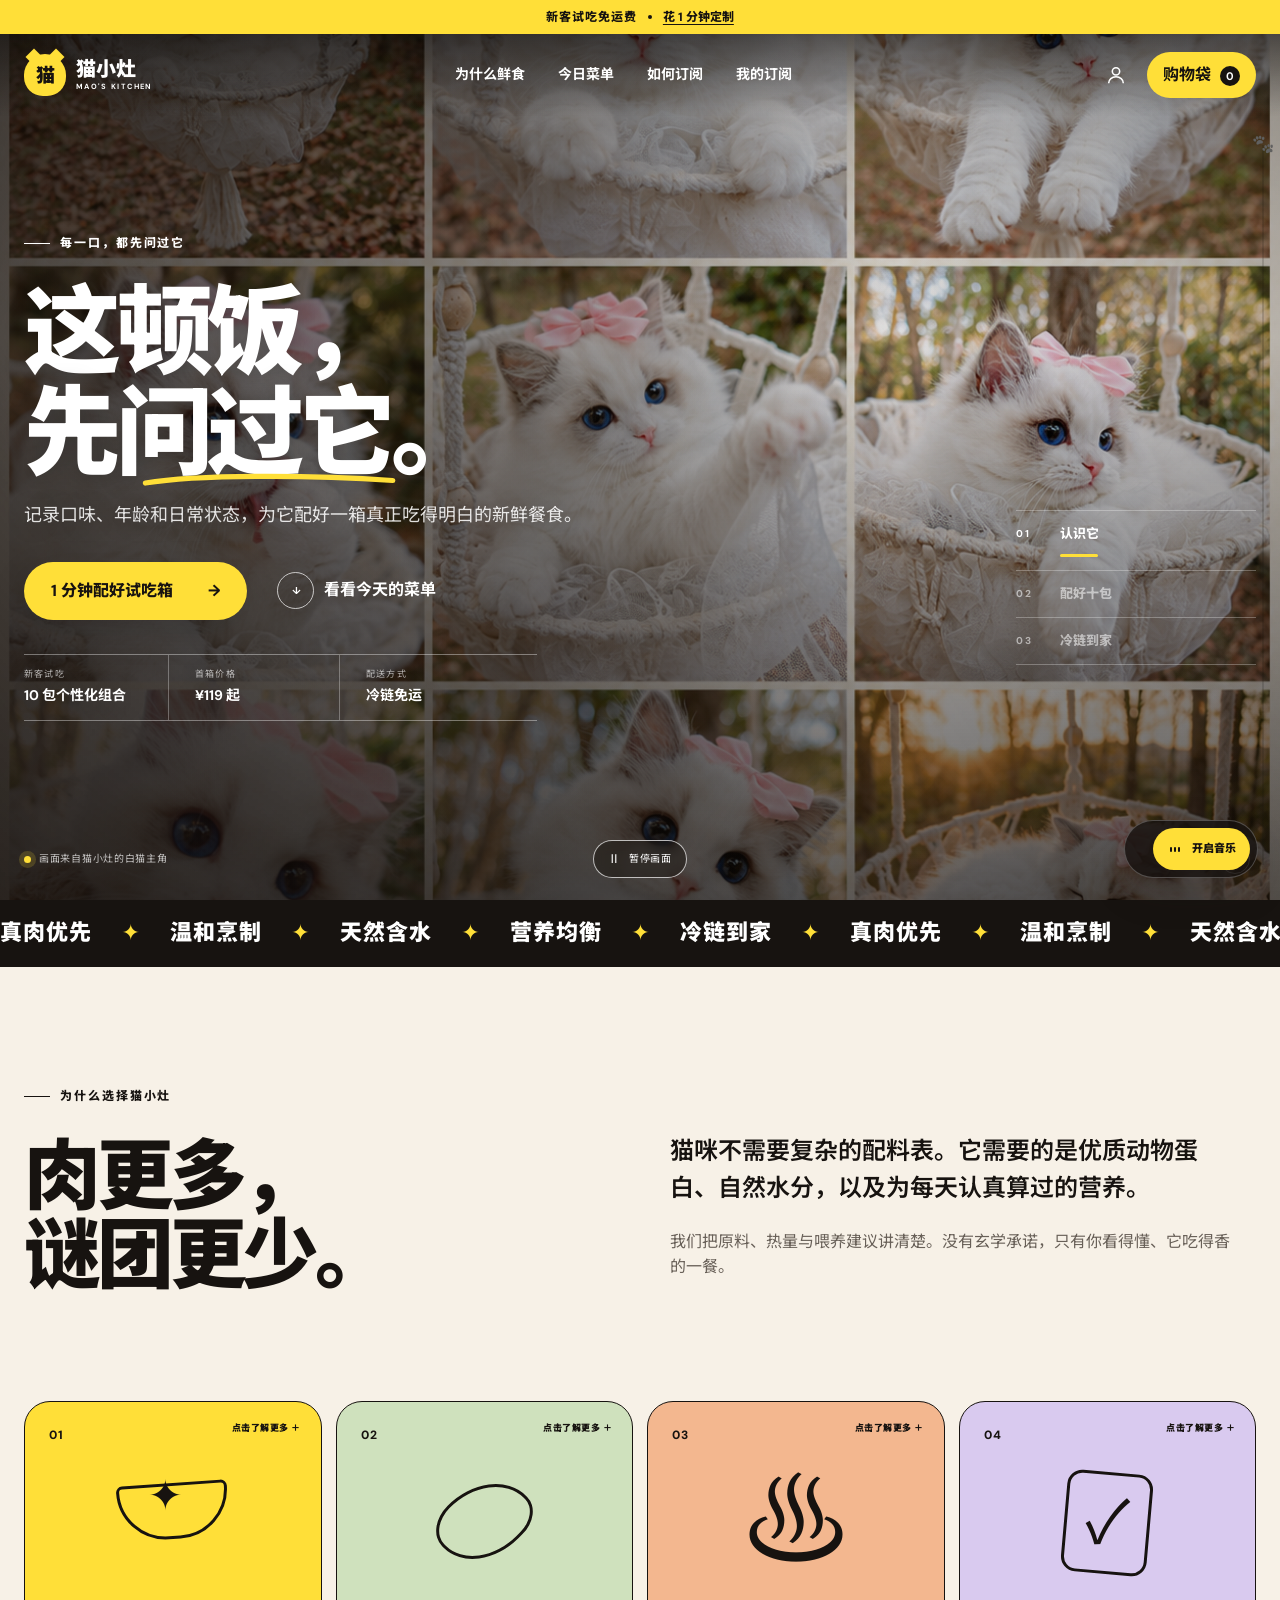
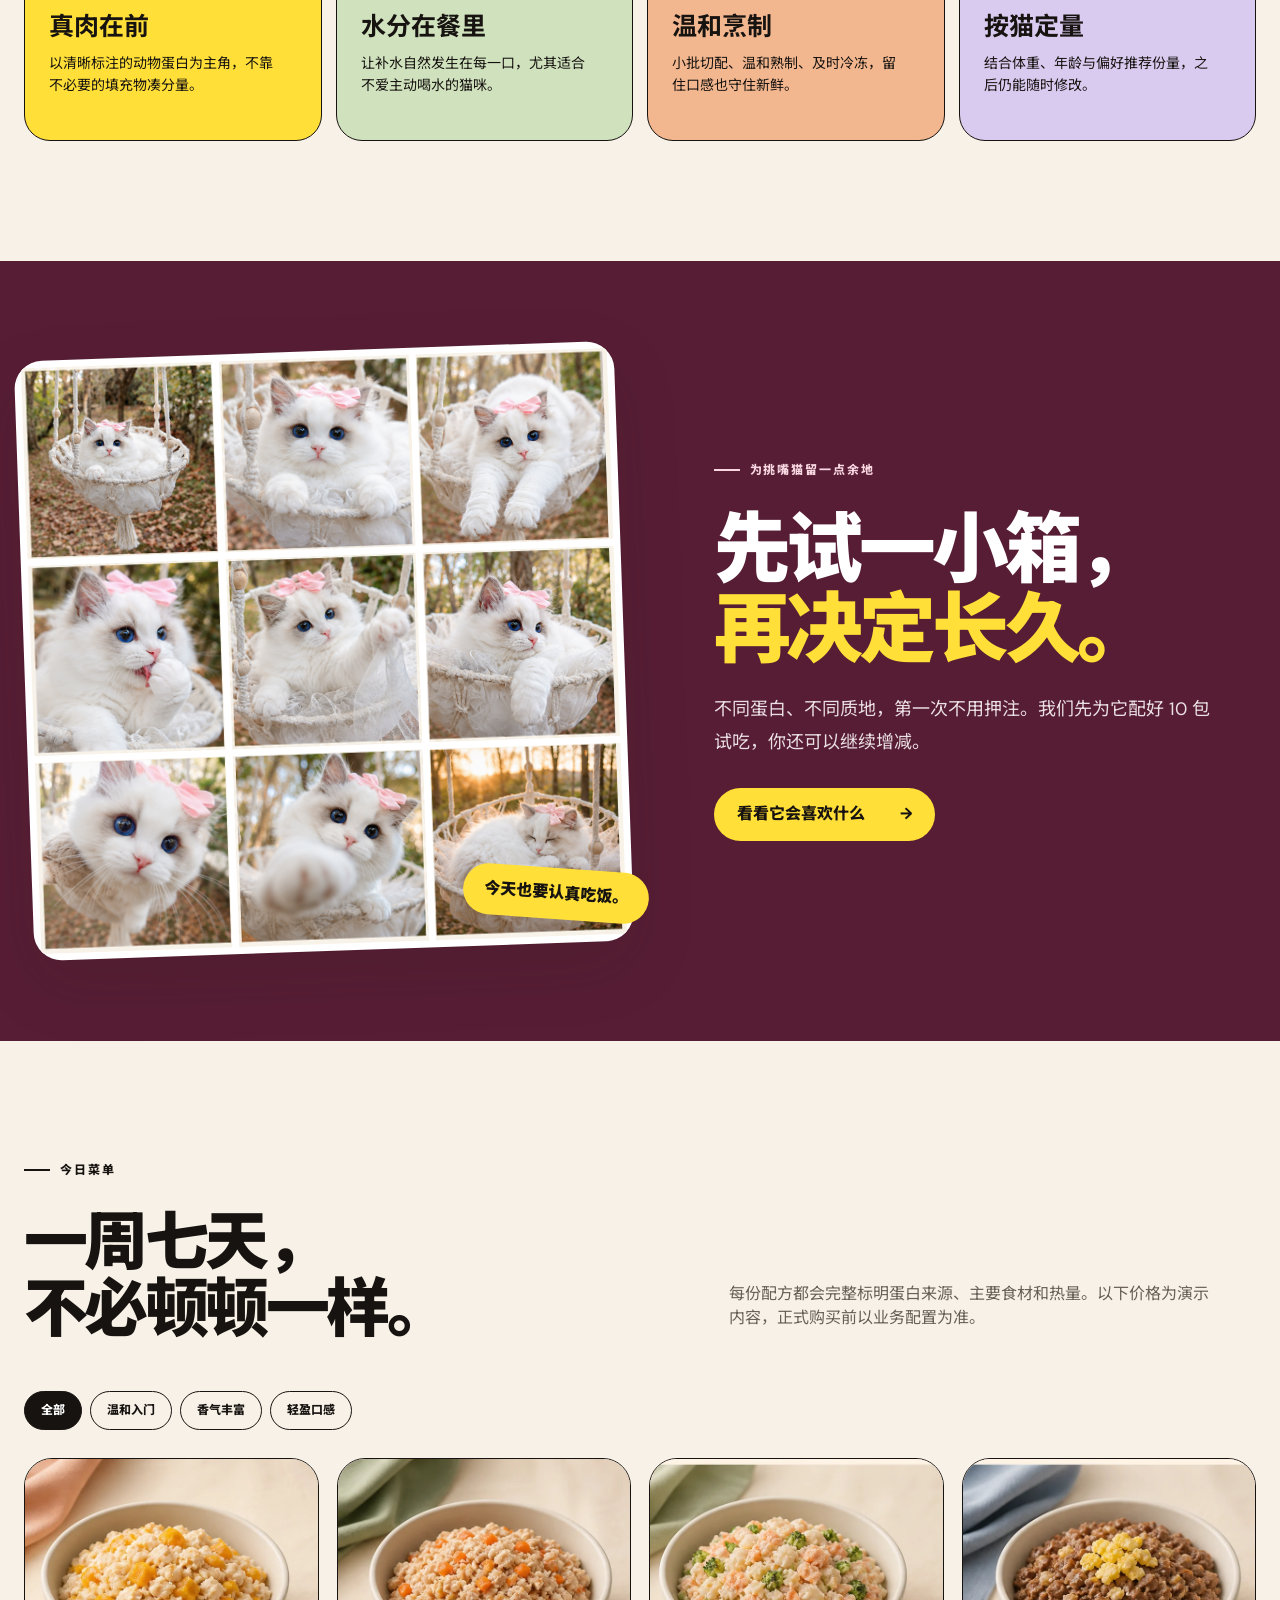
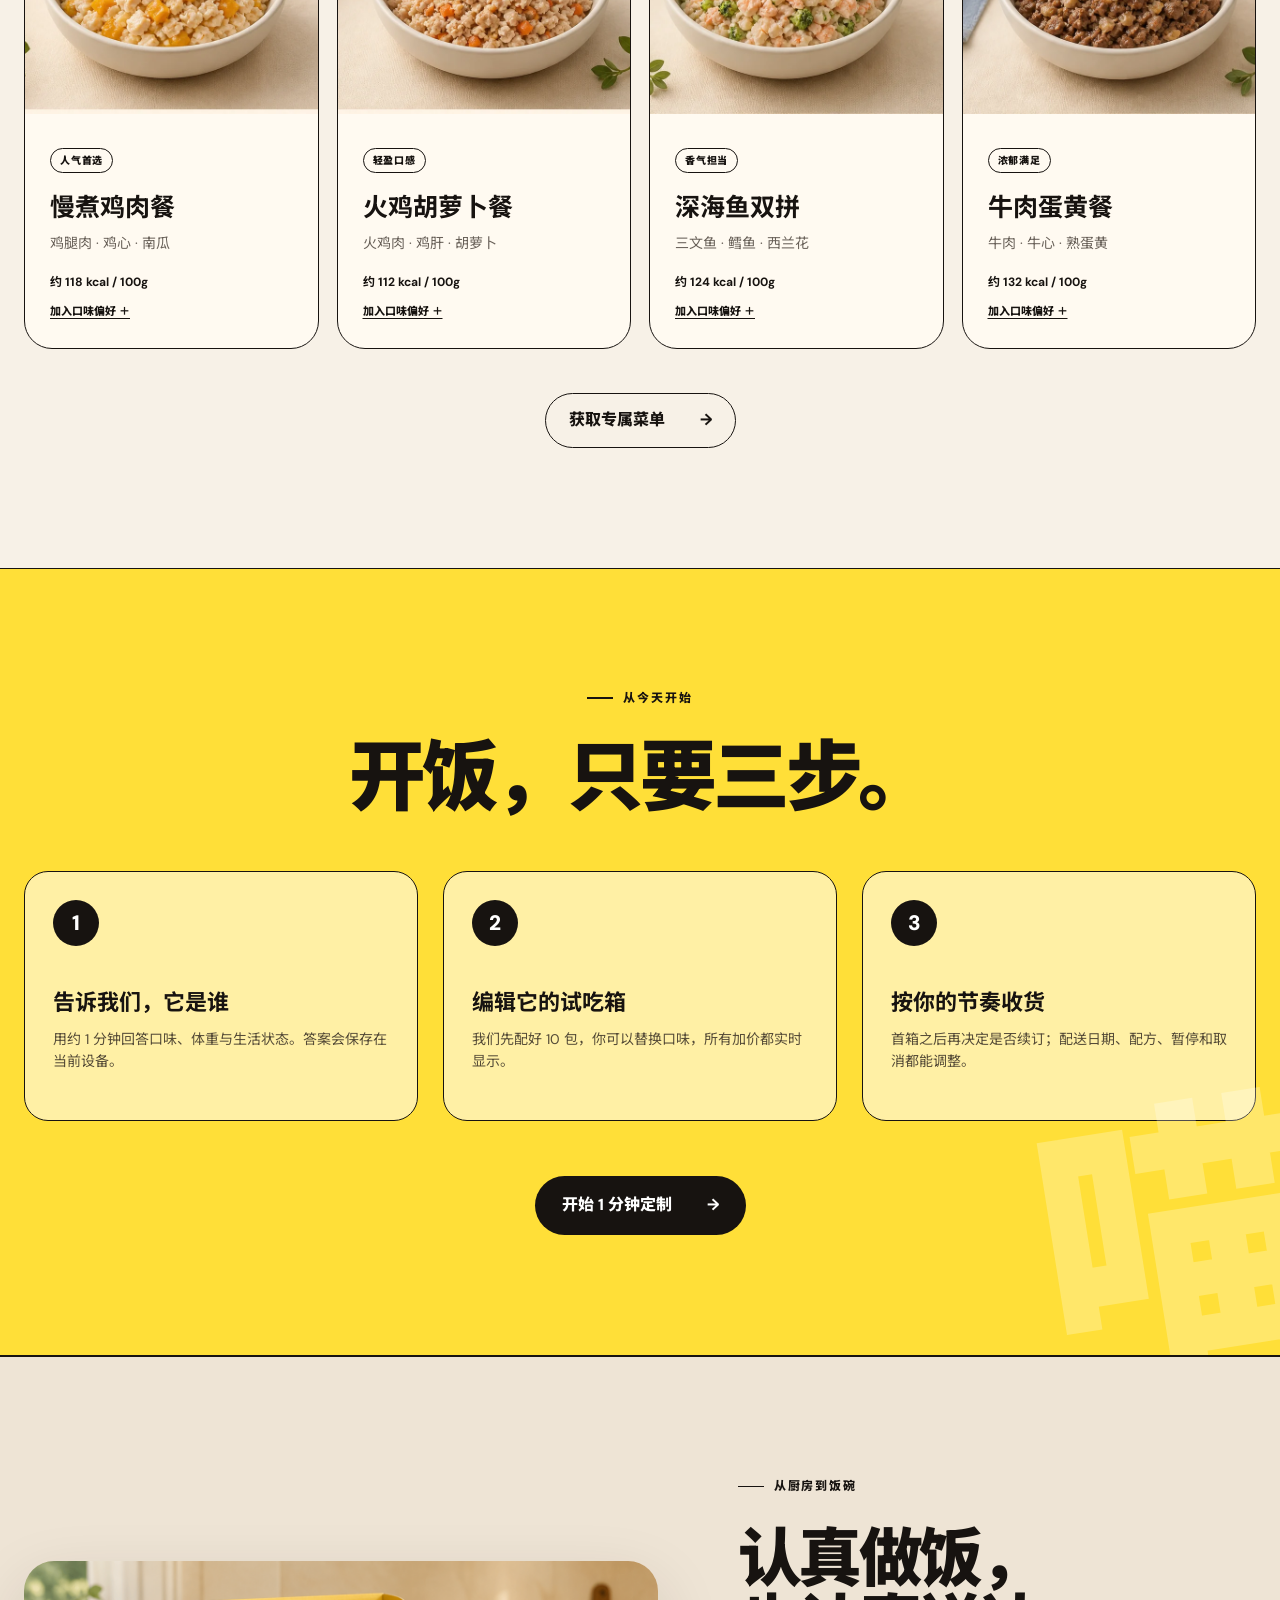
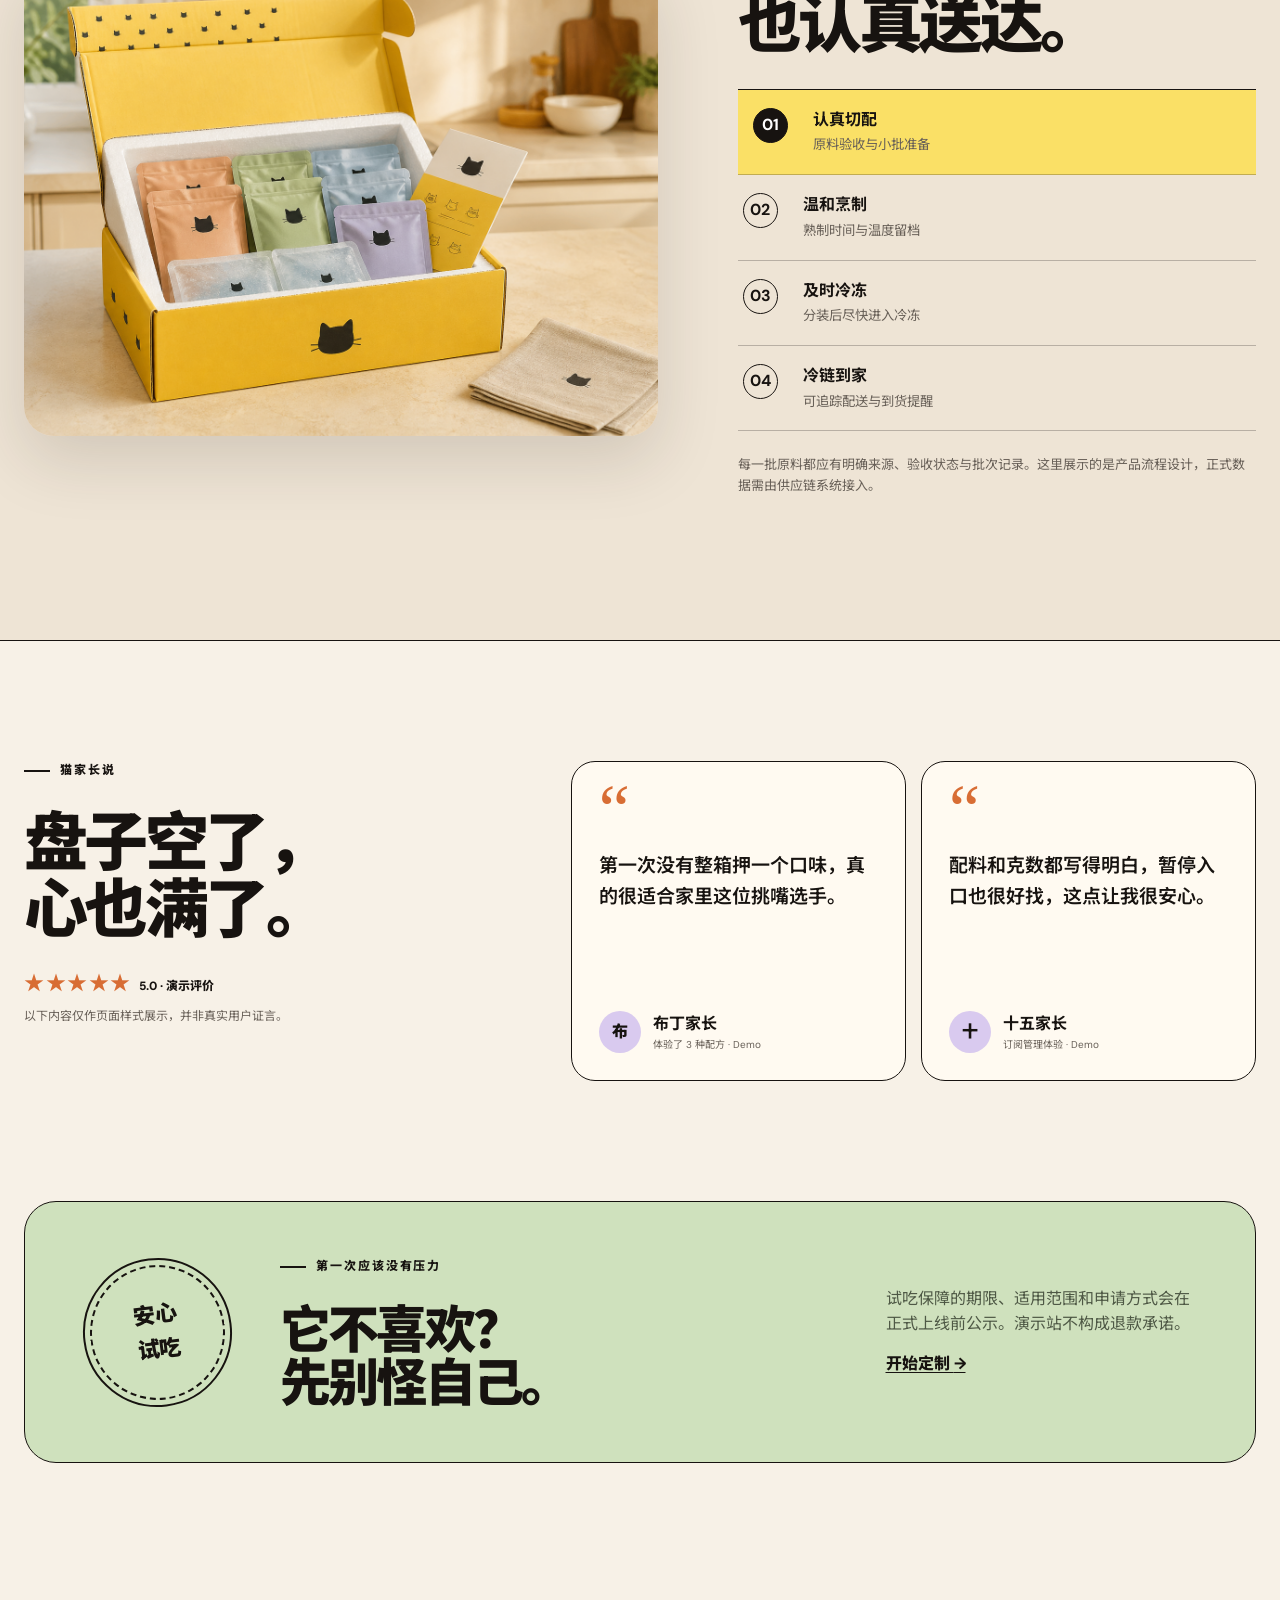
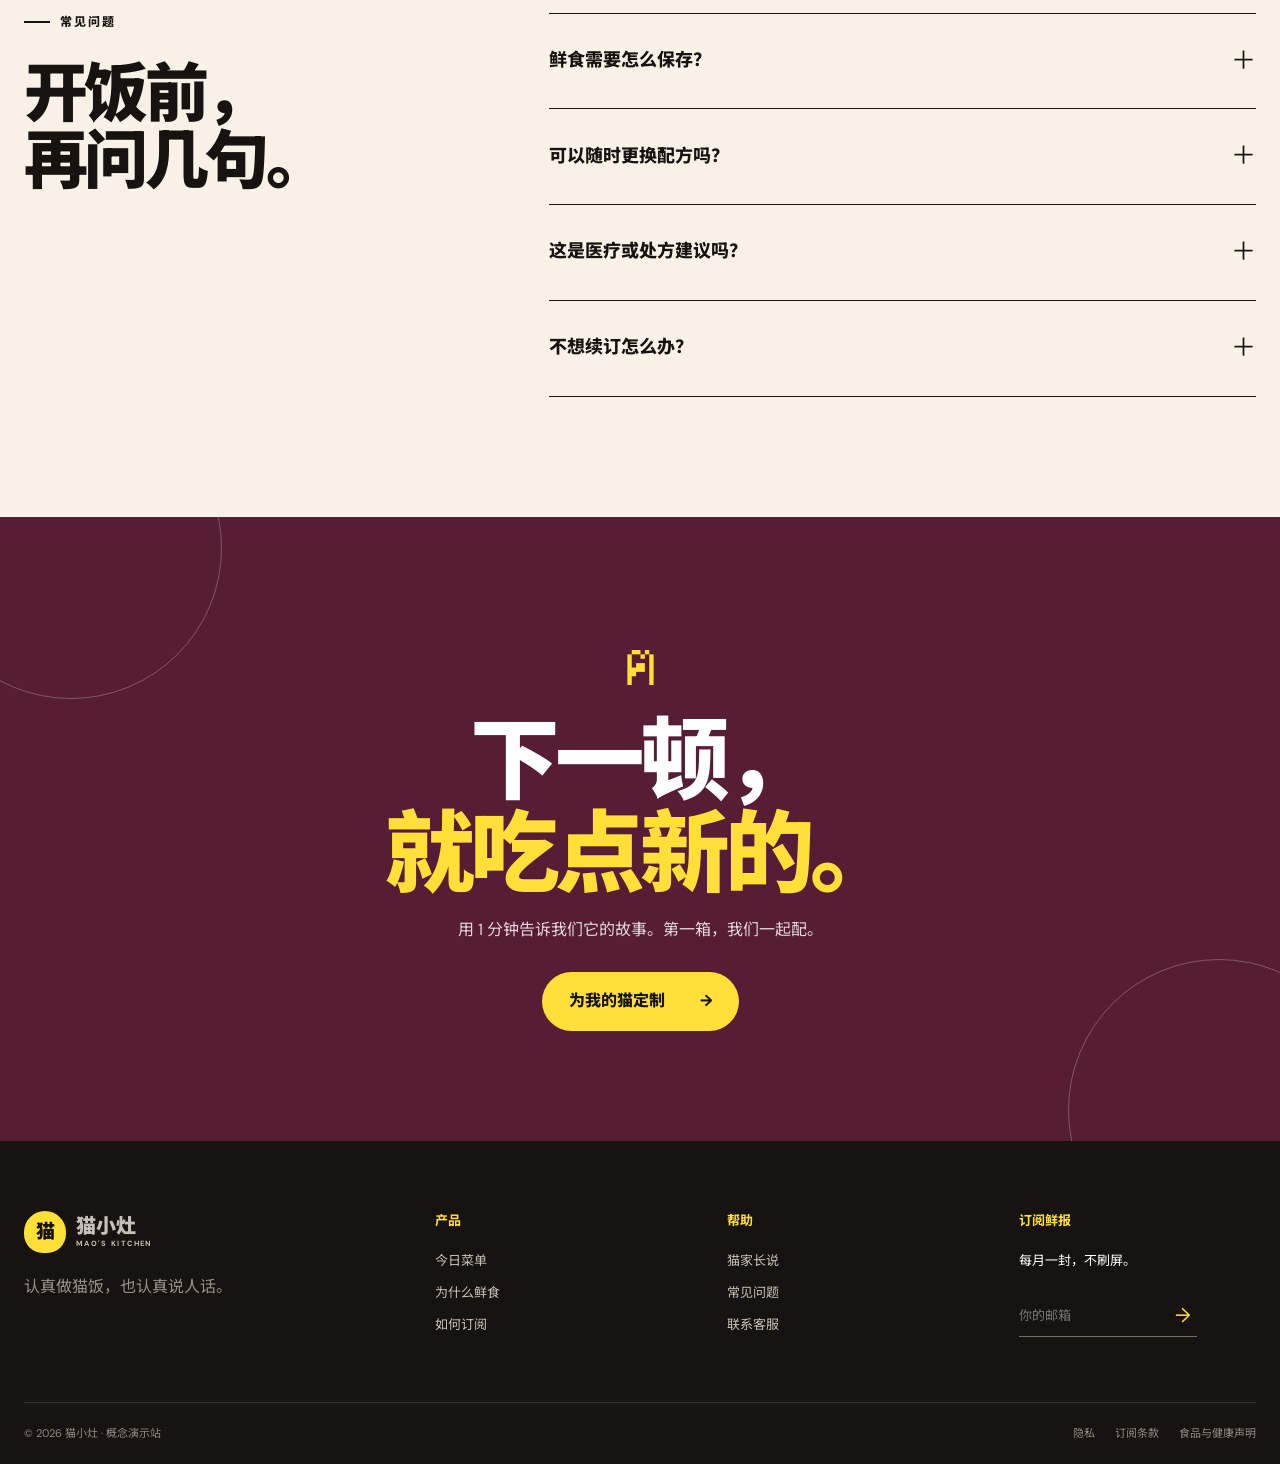
==== commit d58a7a76: "Fix modal cursor and improve page performance" ====
--- a/index.html
+++ b/index.html
@@ -13,7 +13,7 @@
   <meta name="theme-color" content="#f7f1e7">
   <title>猫小灶｜猫咪鲜食订阅</title>
   <link rel="icon" href="/favicon.svg" type="image/svg+xml">
-  <link rel="stylesheet" href="/styles.css?v=11">
+  <link rel="stylesheet" href="/styles.css?v=13">
 </head>
 <body>
   <a class="skip-link" href="#main">跳到主要内容</a>
@@ -318,8 +318,7 @@
   <audio id="backgroundMusic" loop preload="none">
     <source src="/assets/fluffy-cute-piano.mp3" type="audio/mpeg">
   </audio>
-
   <div class="toast" id="toast" role="status" aria-live="polite"></div>
-  <script src="/app.js?v=8" type="module"></script>
+  <script src="/app.js?v=10" type="module"></script>
 </body>
 </html>
--- a/styles.css
+++ b/styles.css
@@ -259,3 +259,34 @@
 @keyframes music-wave{from{transform:scaleY(.45)}to{transform:scaleY(1)}}
 @media(max-width:767px){.music-player{right:14px;bottom:14px;padding:5px}.music-player .music-meta,.music-player.is-playing .music-meta{display:none}.music-control{width:46px;height:46px;min-height:46px;padding:0;justify-content:center}.music-label{position:absolute;width:1px;height:1px;overflow:hidden;clip:rect(0 0 0 0)}}
 @media(prefers-reduced-motion:reduce){.music-player,.music-meta{transition:none}.music-player.is-playing .music-equalizer i{animation:none}}
+
+/* V4.3 lightweight cat-paw interaction language */
+@media(pointer:fine) and (hover:hover){
+  html,body,dialog{cursor:url("data:image/svg+xml,%3Csvg xmlns=%22http://www.w3.org/2000/svg%22 width=%2232%22 height=%2232%22 viewBox=%220 0 32 32%22%3E%3Cg fill=%22%23f2b58e%22 stroke=%22%23171310%22 stroke-width=%221.5%22%3E%3Cellipse cx=%2215.5%22 cy=%2220.5%22 rx=%227%22 ry=%226%22/%3E%3Ccircle cx=%226.5%22 cy=%2211%22 r=%223.2%22/%3E%3Ccircle cx=%2213%22 cy=%226.5%22 r=%223.2%22/%3E%3Ccircle cx=%2220.5%22 cy=%227.5%22 r=%223.2%22/%3E%3Ccircle cx=%2226%22 cy=%2213%22 r=%223.2%22/%3E%3C/g%3E%3C/svg%3E") 7 6,auto}
+  a,button,[role="button"],summary,[role="tab"],.recipe-photo,.catalog-image{cursor:url("data:image/svg+xml,%3Csvg xmlns=%22http://www.w3.org/2000/svg%22 width=%2232%22 height=%2232%22 viewBox=%220 0 32 32%22%3E%3Cg fill=%22%23ffdf38%22 stroke=%22%23171310%22 stroke-width=%221.5%22%3E%3Cellipse cx=%2215.5%22 cy=%2220.5%22 rx=%227%22 ry=%226%22/%3E%3Ccircle cx=%226.5%22 cy=%2211%22 r=%223.2%22/%3E%3Ccircle cx=%2213%22 cy=%226.5%22 r=%223.2%22/%3E%3Ccircle cx=%2220.5%22 cy=%227.5%22 r=%223.2%22/%3E%3Ccircle cx=%2226%22 cy=%2213%22 r=%223.2%22/%3E%3C/g%3E%3C/svg%3E") 7 6,pointer!important}
+  input,textarea,select,[contenteditable="true"]{cursor:text!important}
+}
+
+.paw-click-feedback{position:fixed;width:1px;height:1px;z-index:9998;pointer-events:none;color:var(--orange);contain:strict}
+.paw-ripple{position:absolute;left:0;top:0;width:18px;height:18px;border:2px solid rgba(255,223,56,.9);border-radius:50%;transform:translate(-50%,-50%);animation:paw-ripple .58s ease-out both}
+.paw-stamp{position:absolute;left:0;top:0;width:18px;height:18px;color:var(--orange);opacity:0;transform:translate(var(--paw-x),var(--paw-y)) rotate(var(--paw-rotation)) scale(.35);animation:paw-hop .62s cubic-bezier(.16,.84,.26,1.18) var(--paw-delay) both}
+.paw-stamp::before{content:"";position:absolute;left:5px;top:8px;width:9px;height:8px;border-radius:58% 58% 47% 47%;background:currentColor}
+.paw-stamp::after{content:"";position:absolute;left:1px;top:4px;width:4px;height:5px;border-radius:55%;background:currentColor;box-shadow:5px -3px 0 currentColor,10px -2px 0 currentColor,14px 2px 0 currentColor}
+@keyframes paw-ripple{from{opacity:1;transform:translate(-50%,-50%) scale(.3)}to{opacity:0;transform:translate(-50%,-50%) scale(2.8)}}
+@keyframes paw-hop{0%{opacity:0;transform:translate(0,0) rotate(var(--paw-rotation)) scale(.2)}35%{opacity:1}70%{opacity:.9;transform:translate(var(--paw-x),var(--paw-y)) rotate(var(--paw-rotation)) scale(1)}100%{opacity:0;transform:translate(var(--paw-x),calc(var(--paw-y) - 7px)) rotate(var(--paw-rotation)) scale(.72)}}
+
+.is-pressed{transform:translateY(2px) scale(.975)!important;box-shadow:0 3px 0 rgba(23,19,16,.85)!important;transition:transform .08s ease,box-shadow .08s ease!important}
+.choice,.palette-item,.delivery-options button,.slot-options button,.payment-options button,.segmented button{position:relative}
+.choice.selected::before,.palette-item.active::before,.delivery-options button.selected::before,.slot-options button.selected::before,.payment-options button.selected::before,.segmented button.active::before{content:"";position:absolute;right:-8px;top:-10px;width:23px;height:23px;border:1px solid var(--ink);border-radius:50%;background:radial-gradient(ellipse at 50% 68%,var(--wine) 0 23%,transparent 25%),radial-gradient(circle at 24% 38%,var(--wine) 0 10%,transparent 12%),radial-gradient(circle at 43% 24%,var(--wine) 0 10%,transparent 12%),radial-gradient(circle at 64% 26%,var(--wine) 0 10%,transparent 12%),radial-gradient(circle at 79% 43%,var(--wine) 0 10%,transparent 12%),var(--paper);box-shadow:2px 2px 0 var(--ink);animation:paw-stamp-in .28s cubic-bezier(.2,.9,.3,1.35) both}
+.benefit-card.expanded::before{content:"";position:absolute;left:20px;top:18px;z-index:3;width:29px;height:29px;border:1px solid #fff;border-radius:50%;background:radial-gradient(ellipse at 50% 68%,var(--yellow) 0 23%,transparent 25%),radial-gradient(circle at 24% 38%,var(--yellow) 0 10%,transparent 12%),radial-gradient(circle at 43% 24%,var(--yellow) 0 10%,transparent 12%),radial-gradient(circle at 64% 26%,var(--yellow) 0 10%,transparent 12%),radial-gradient(circle at 79% 43%,var(--yellow) 0 10%,transparent 12%),var(--wine);animation:paw-stamp-in .28s cubic-bezier(.2,.9,.3,1.35) both}
+@keyframes paw-stamp-in{from{opacity:0;transform:scale(1.8) rotate(-18deg)}to{opacity:1;transform:scale(1) rotate(8deg)}}
+.brand:hover .brand-mark::before{animation:cat-ear-left .36s ease}.brand:hover .brand-mark::after{animation:cat-ear-right .36s ease}
+@keyframes cat-ear-left{50%{transform:rotate(32deg) translate(-1px,-2px)}}@keyframes cat-ear-right{50%{transform:rotate(58deg) translate(1px,-2px)}}
+
+/* Fixed translucent layers and multi-thumbnail filters are expensive while scrolling. */
+.site-header,.site-header.scrolled,.music-player,dialog::backdrop{backdrop-filter:none!important;-webkit-backdrop-filter:none!important}
+.cat-mosaic button{transition:transform .28s ease,opacity .28s ease}
+.cat-mosaic:hover button:not(:hover){filter:none;opacity:.72}
+
+@media(max-width:767px){.is-pressed{transform:scale(.97)!important}.paw-stamp{color:var(--wine)}}
+@media(prefers-reduced-motion:reduce){.paw-click-feedback{display:none!important}.is-pressed{transform:none!important}.choice.selected::before,.palette-item.active::before,.delivery-options button.selected::before,.slot-options button.selected::before,.payment-options button.selected::before,.segmented button.active::before,.benefit-card.expanded::before{animation:none}.brand:hover .brand-mark::before,.brand:hover .brand-mark::after{animation:none}}
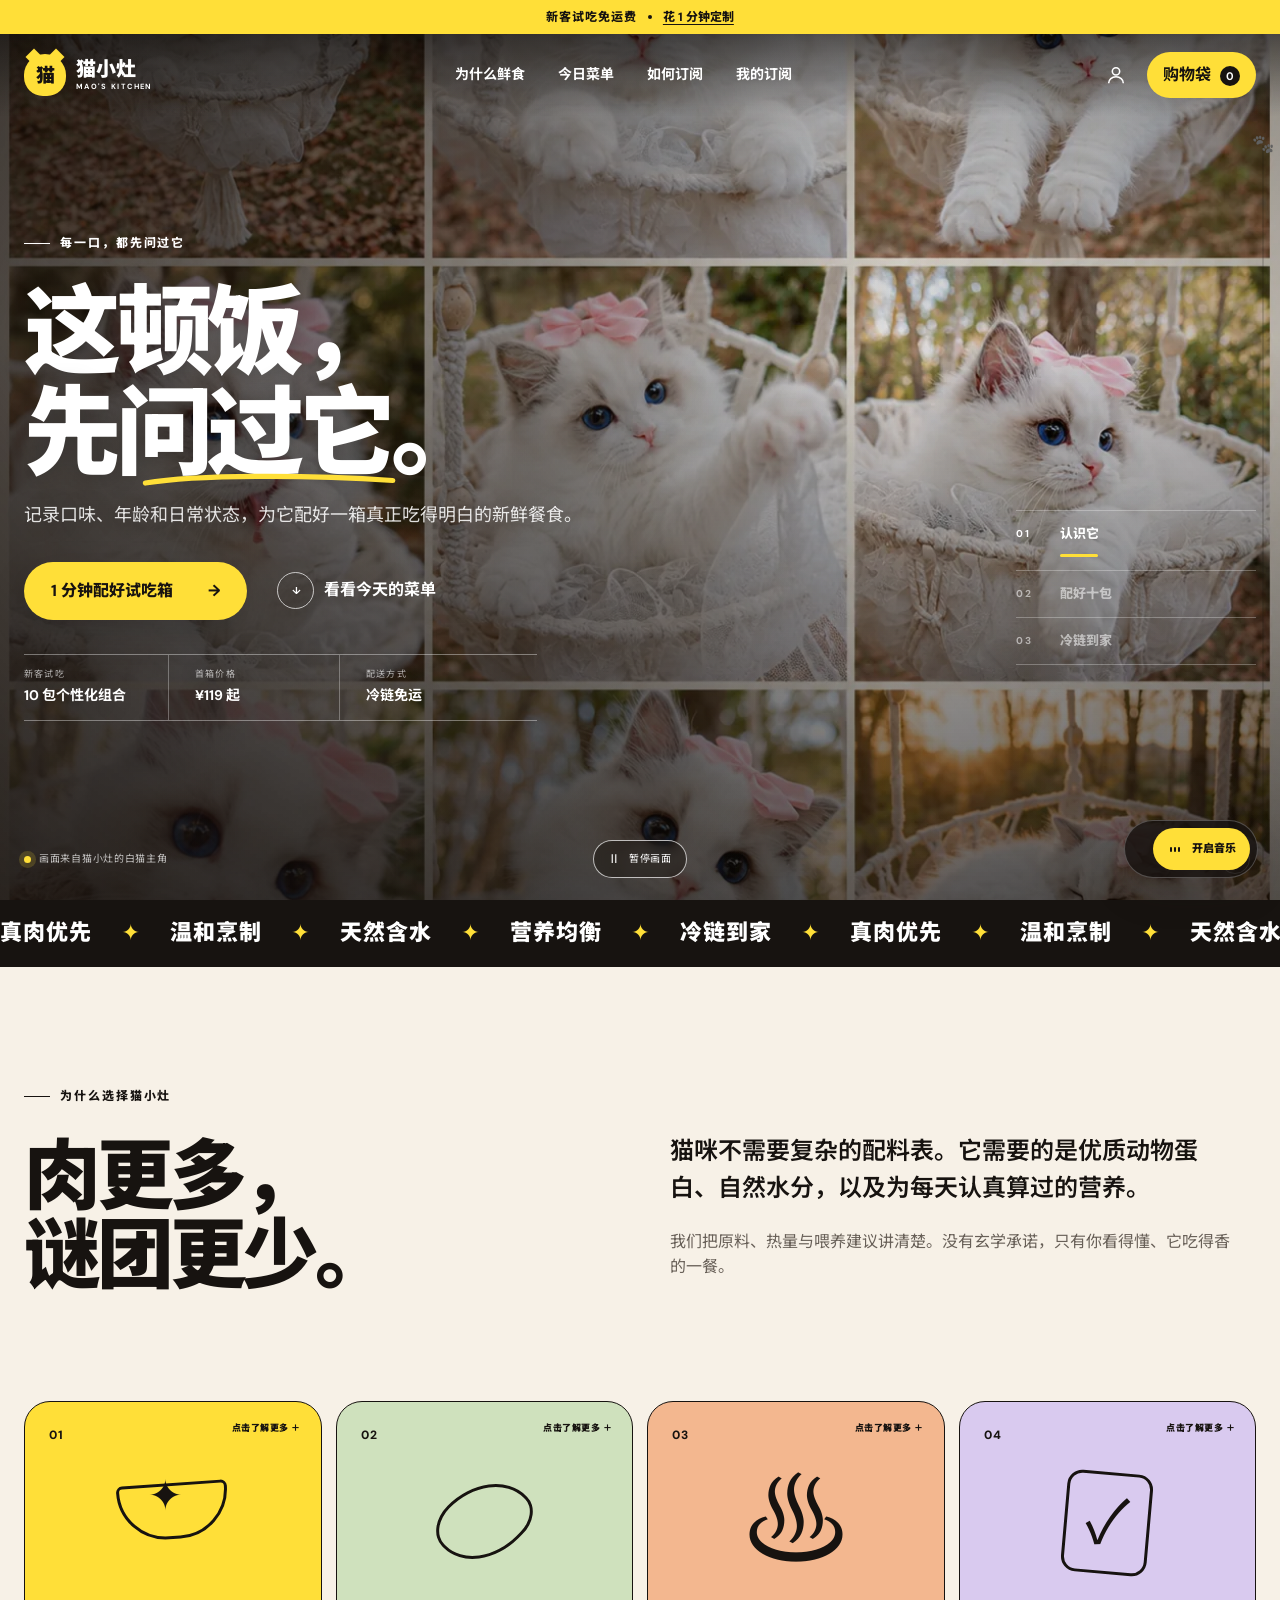
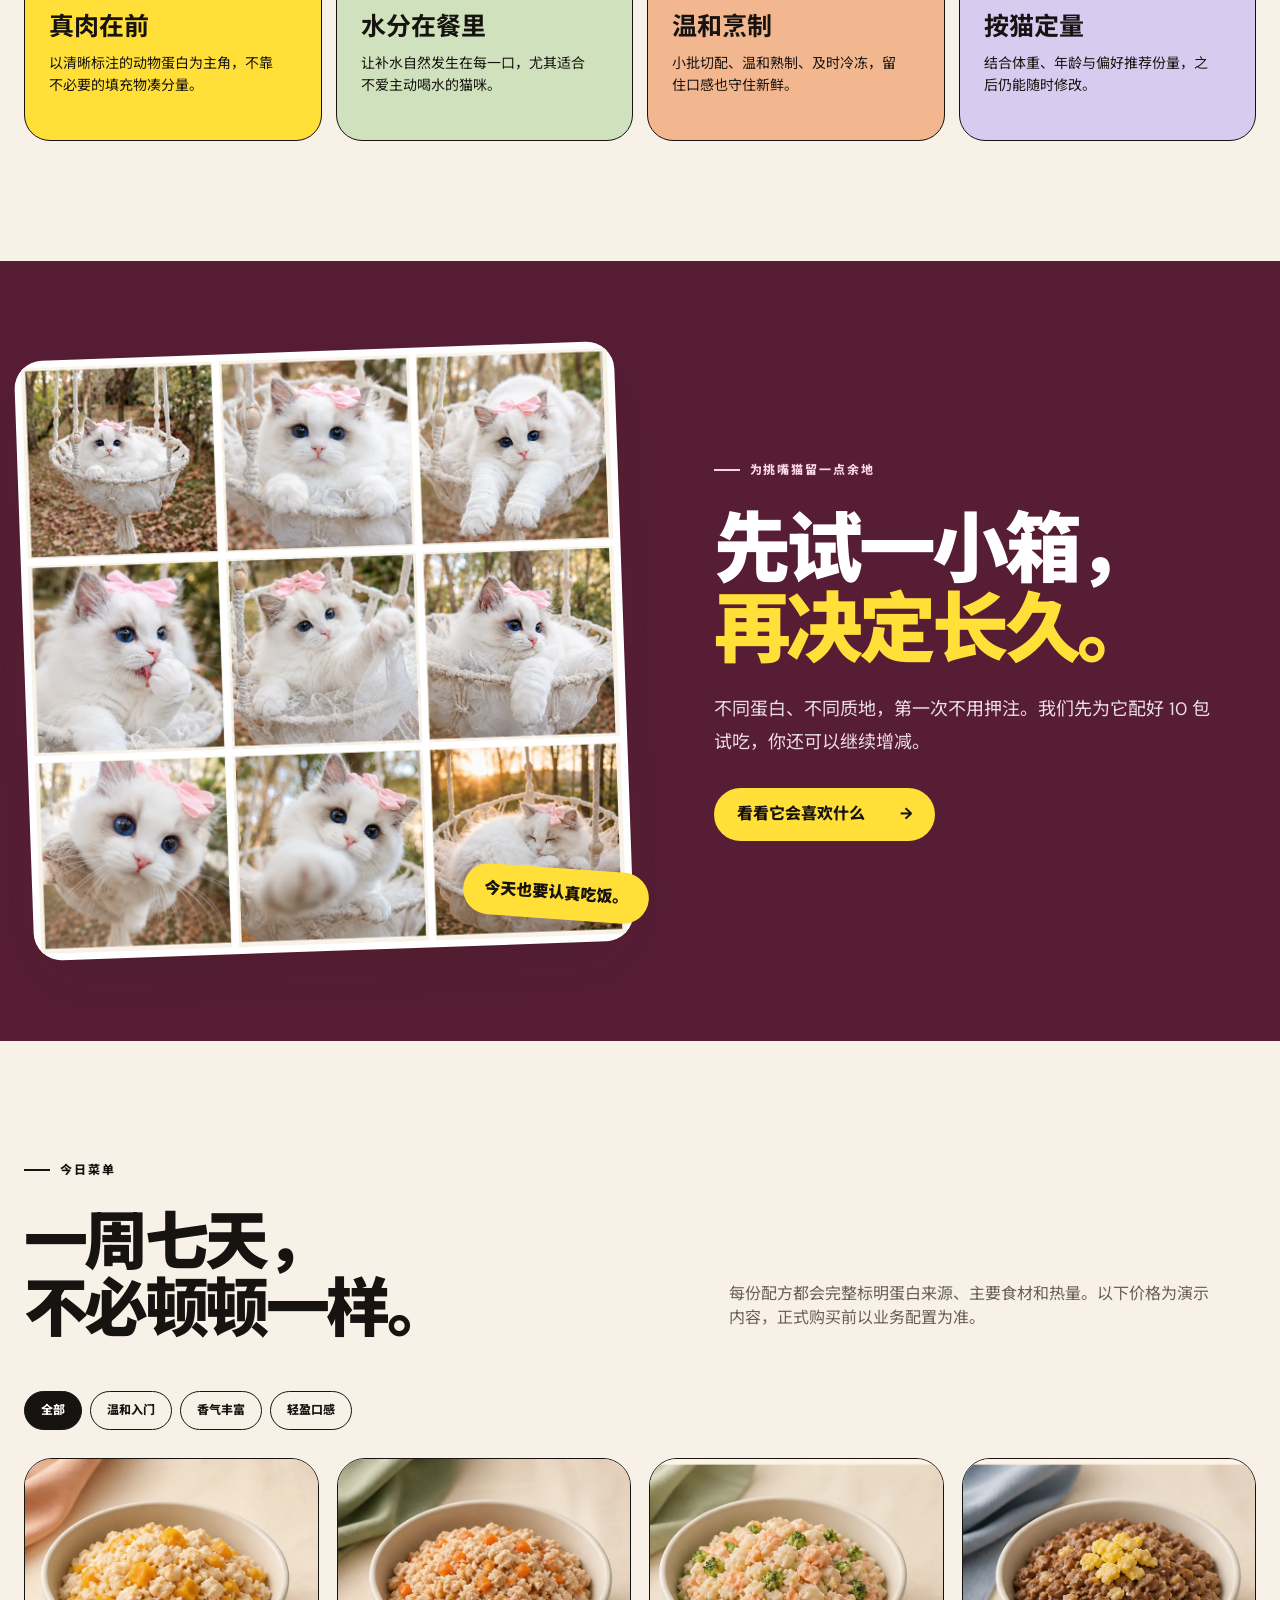
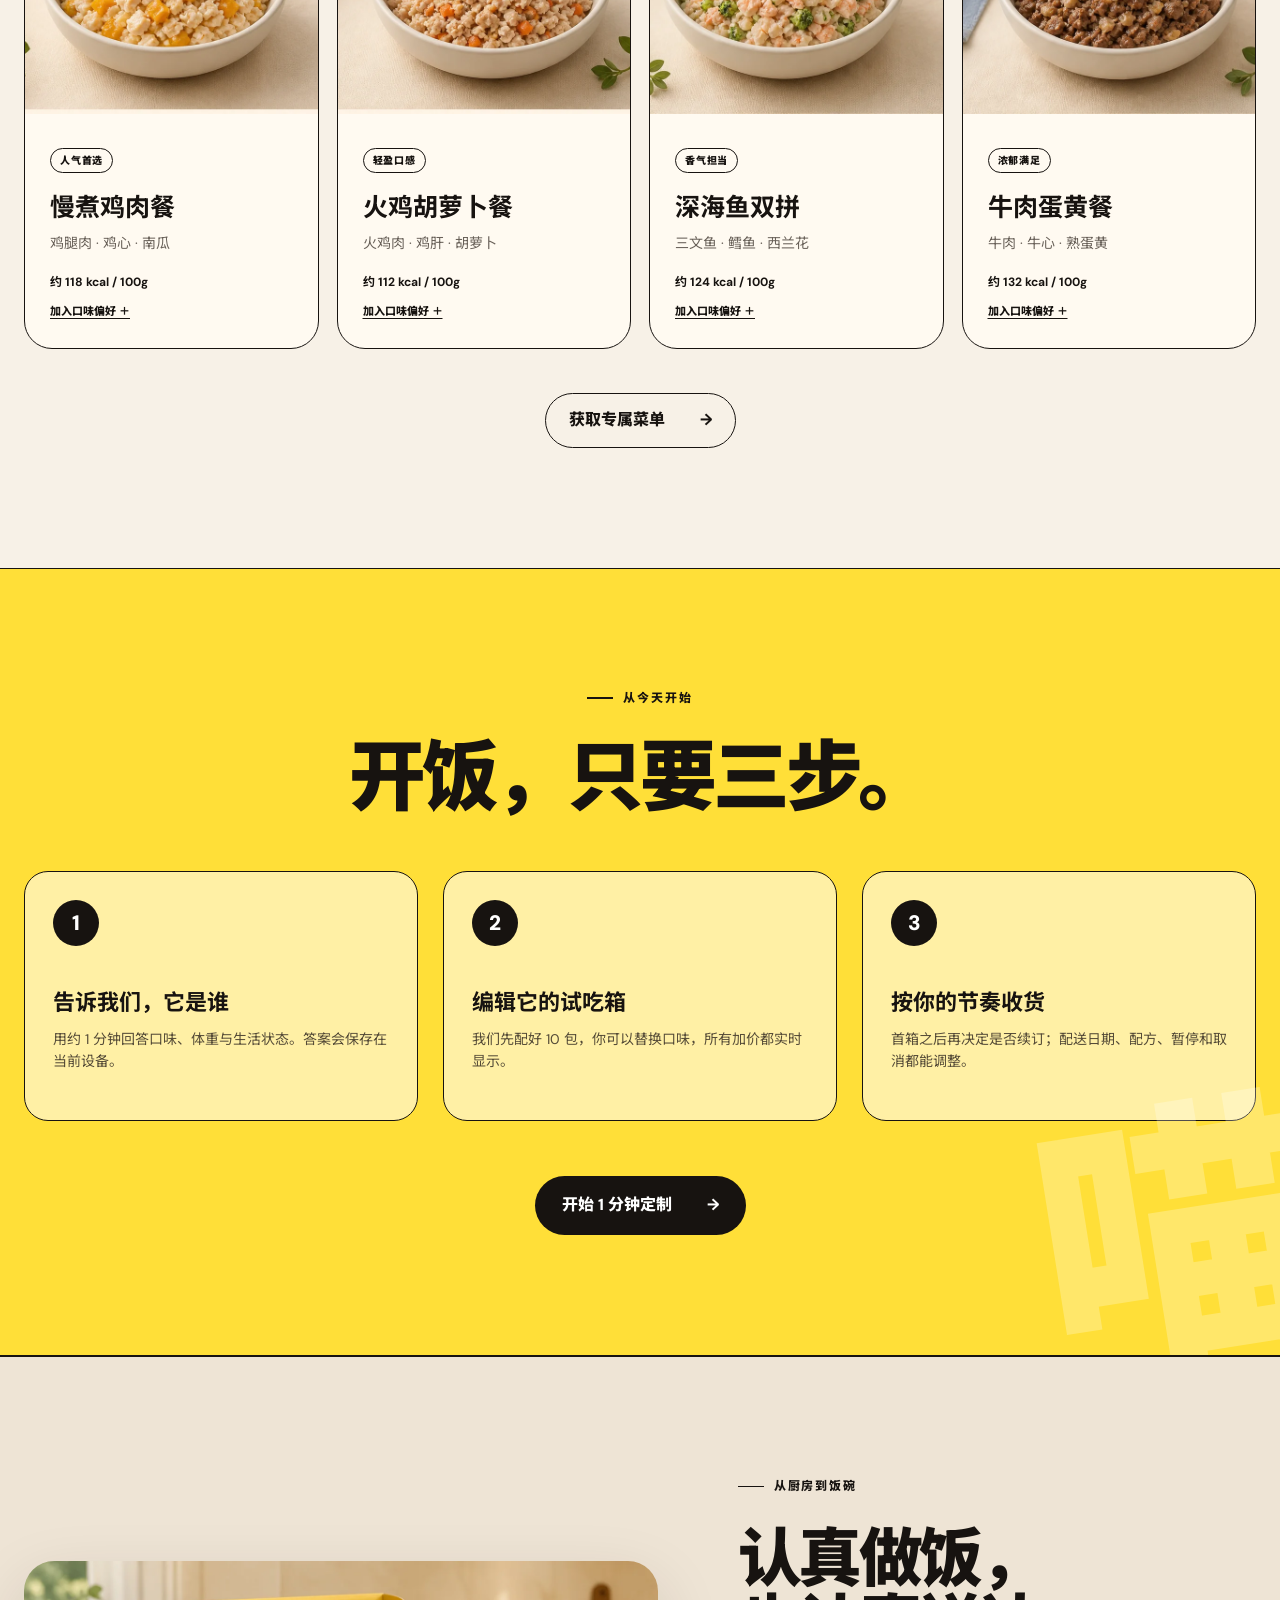
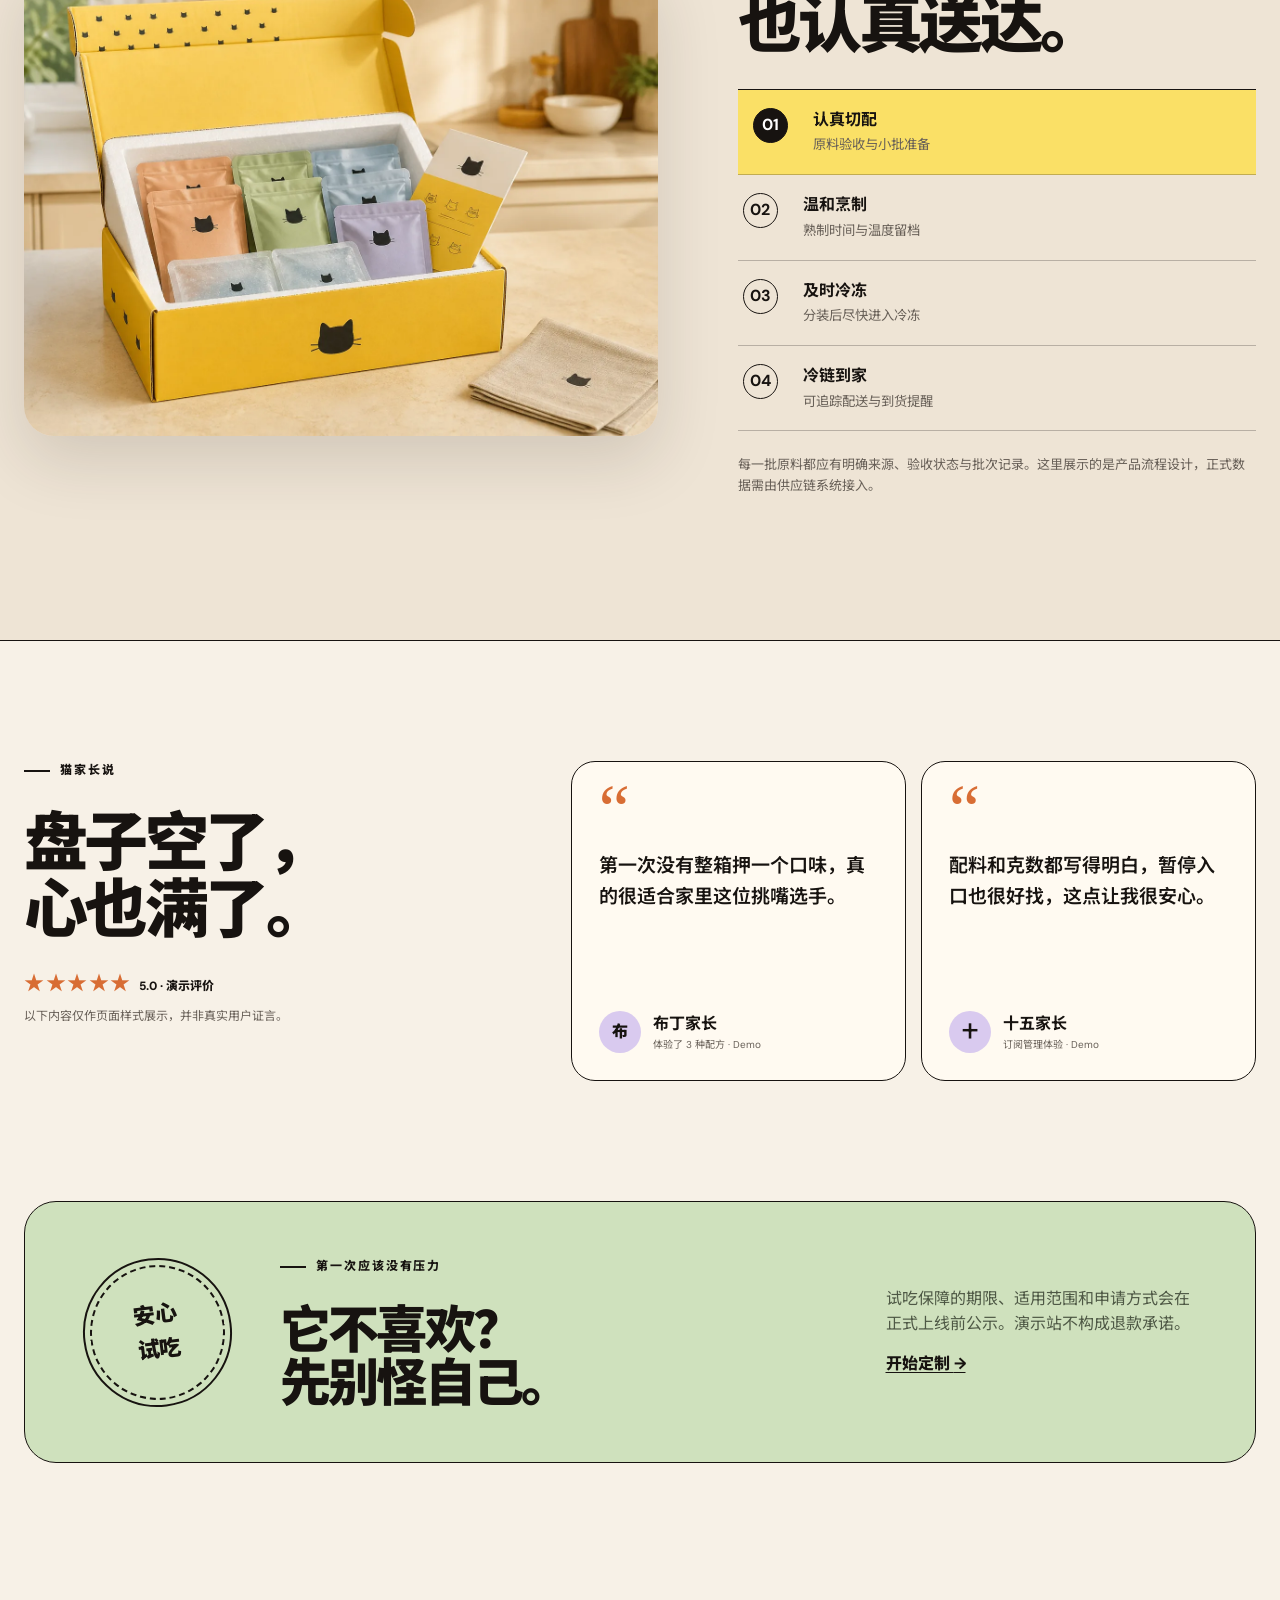
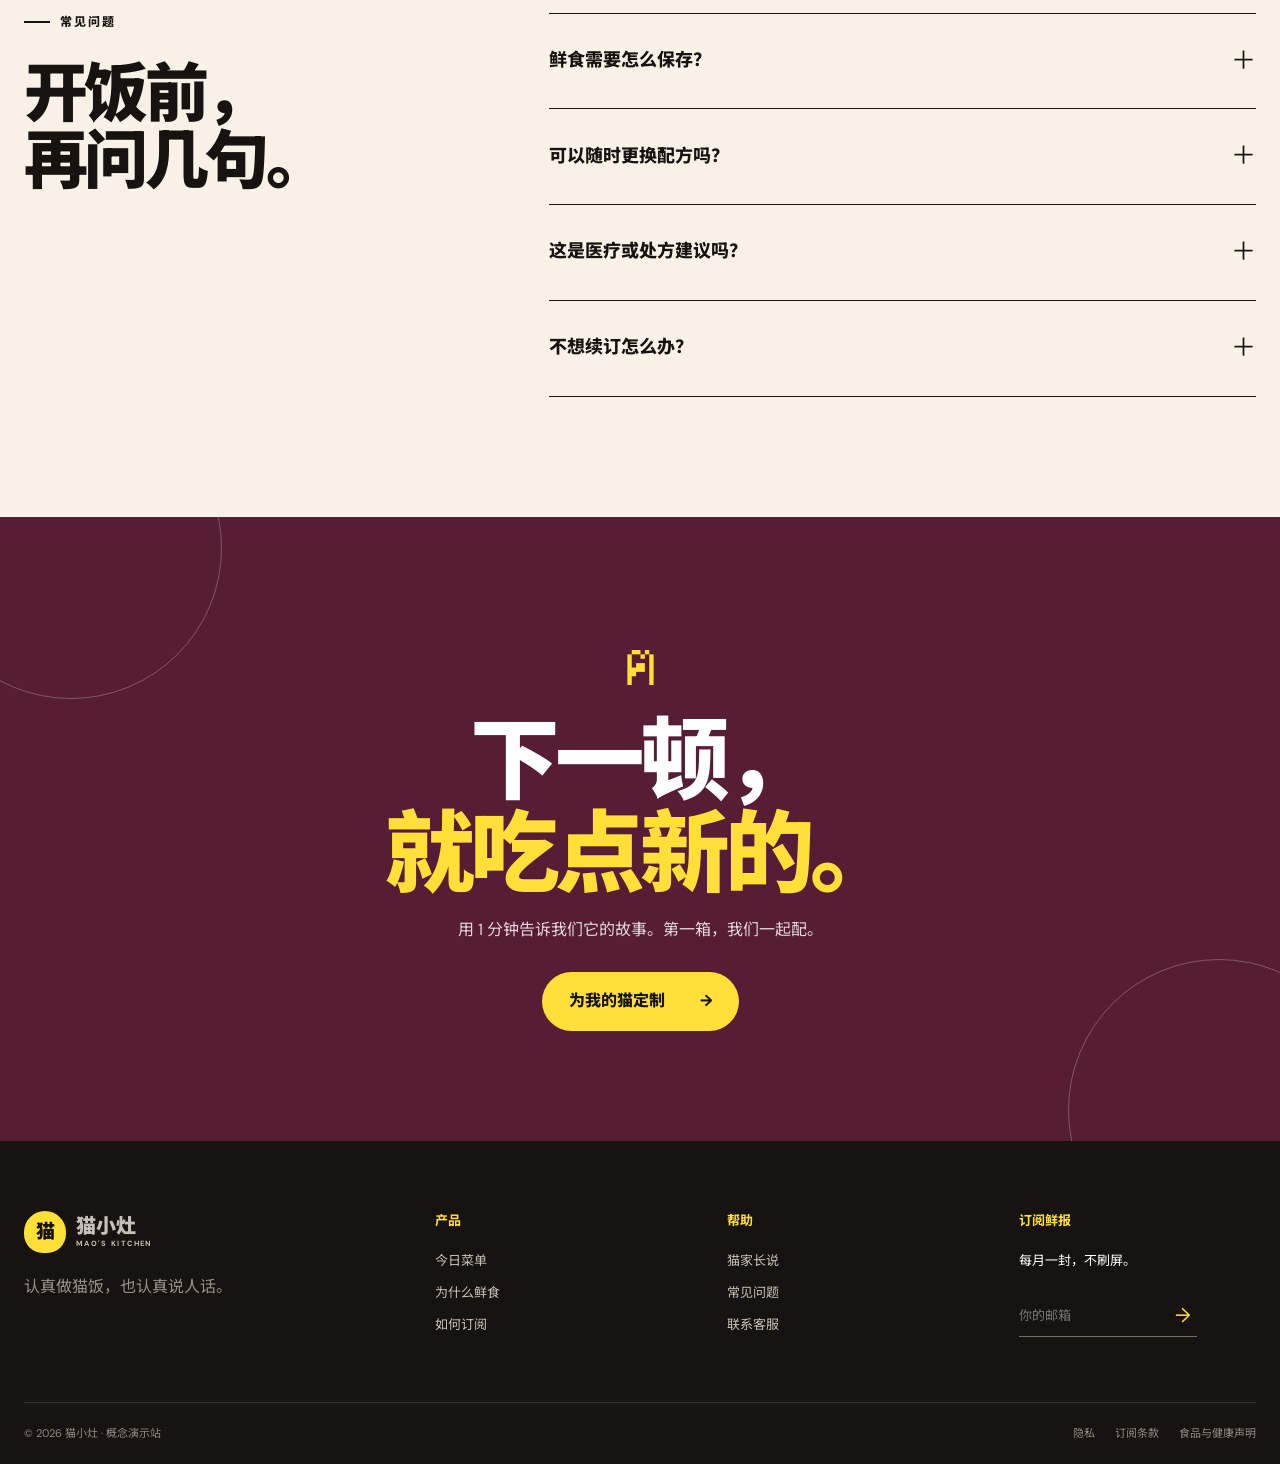
==== commit ba82b1e7: "Optimize media and fix navigation edge cases" ====
--- a/index.html
+++ b/index.html
@@ -13,7 +13,7 @@
   <meta name="theme-color" content="#f7f1e7">
   <title>猫小灶｜猫咪鲜食订阅</title>
   <link rel="icon" href="/favicon.svg" type="image/svg+xml">
-  <link rel="stylesheet" href="/styles.css?v=13">
+  <link rel="stylesheet" href="/styles.css?v=14">
 </head>
 <body>
   <a class="skip-link" href="#main">跳到主要内容</a>
@@ -59,8 +59,8 @@
   <main id="main">
     <section class="hero hero-cinematic" aria-labelledby="heroTitle">
       <div class="hero-media" aria-hidden="true">
-        <video id="heroVideo" autoplay muted loop playsinline poster="/assets/cat-grid.png">
-          <source src="/assets/cat-story-clean.mp4" type="video/mp4">
+        <video id="heroVideo" autoplay muted loop playsinline poster="/assets/cat-grid.webp">
+          <source src="/assets/cat-story-web.mp4" type="video/mp4">
         </video>
       </div>
       <div class="hero-shade" aria-hidden="true"></div>
@@ -183,19 +183,19 @@
       </div>
       <div class="recipe-grid">
         <article class="recipe-card recipe-chicken" data-tags="gentle lean" data-reveal>
-          <button class="recipe-photo" data-recipe="chicken" aria-label="查看慢煮鸡肉餐详情"><img src="/assets/recipe-chicken-v2.webp" alt="慢煮鸡肉与南瓜鲜食"><span>查看配料 →</span></button>
+          <button class="recipe-photo" data-recipe="chicken" aria-label="查看慢煮鸡肉餐详情"><img src="/assets/recipe-chicken-v2.webp" alt="慢煮鸡肉与南瓜鲜食" loading="lazy" decoding="async"><span>查看配料 →</span></button>
           <div class="recipe-info"><span class="pill">人气首选</span><h3>慢煮鸡肉餐</h3><p>鸡腿肉 · 鸡心 · 南瓜</p><strong>约 118 kcal / 100g</strong><button class="quick-add" data-prefer="chicken">加入口味偏好 ＋</button></div>
         </article>
         <article class="recipe-card recipe-turkey" data-tags="lean gentle" data-reveal>
-          <button class="recipe-photo" data-recipe="turkey" aria-label="查看火鸡胡萝卜餐详情"><img src="/assets/recipe-turkey-v2.webp" alt="火鸡肉与胡萝卜鲜食"><span>查看配料 →</span></button>
+          <button class="recipe-photo" data-recipe="turkey" aria-label="查看火鸡胡萝卜餐详情"><img src="/assets/recipe-turkey-v2.webp" alt="火鸡肉与胡萝卜鲜食" loading="lazy" decoding="async"><span>查看配料 →</span></button>
           <div class="recipe-info"><span class="pill">轻盈口感</span><h3>火鸡胡萝卜餐</h3><p>火鸡肉 · 鸡肝 · 胡萝卜</p><strong>约 112 kcal / 100g</strong><button class="quick-add" data-prefer="turkey">加入口味偏好 ＋</button></div>
         </article>
         <article class="recipe-card recipe-fish" data-tags="aroma" data-reveal>
-          <button class="recipe-photo" data-recipe="fish" aria-label="查看深海鱼双拼详情"><img src="/assets/recipe-fish-v2.webp" alt="三文鱼、鳕鱼与西兰花鲜食"><span>查看配料 →</span></button>
+          <button class="recipe-photo" data-recipe="fish" aria-label="查看深海鱼双拼详情"><img src="/assets/recipe-fish-v2.webp" alt="三文鱼、鳕鱼与西兰花鲜食" loading="lazy" decoding="async"><span>查看配料 →</span></button>
           <div class="recipe-info"><span class="pill">香气担当</span><h3>深海鱼双拼</h3><p>三文鱼 · 鳕鱼 · 西兰花</p><strong>约 124 kcal / 100g</strong><button class="quick-add" data-prefer="fish">加入口味偏好 ＋</button></div>
         </article>
         <article class="recipe-card recipe-beef" data-tags="aroma" data-reveal>
-          <button class="recipe-photo" data-recipe="beef" aria-label="查看牛肉蛋黄餐详情"><img src="/assets/recipe-beef-v2.webp" alt="牛肉与蛋黄鲜食"><span>查看配料 →</span></button>
+          <button class="recipe-photo" data-recipe="beef" aria-label="查看牛肉蛋黄餐详情"><img src="/assets/recipe-beef-v2.webp" alt="牛肉与蛋黄鲜食" loading="lazy" decoding="async"><span>查看配料 →</span></button>
           <div class="recipe-info"><span class="pill">浓郁满足</span><h3>牛肉蛋黄餐</h3><p>牛肉 · 牛心 · 熟蛋黄</p><strong>约 132 kcal / 100g</strong><button class="quick-add" data-prefer="beef">加入口味偏好 ＋</button></div>
         </article>
       </div>
@@ -219,7 +219,7 @@
 
     <section class="section process-section" id="process">
       <div class="shell process-layout">
-        <div class="process-visual" data-reveal><img src="/assets/delivery-box-v2.png" alt="黄色冷链箱中整齐放置着多种颜色的猫咪鲜食餐包"></div>
+        <div class="process-visual" data-reveal><img src="/assets/delivery-box-v2.webp" alt="黄色冷链箱中整齐放置着多种颜色的猫咪鲜食餐包" loading="lazy" decoding="async"></div>
         <div class="process-copy">
           <p class="eyebrow"><span></span> 从厨房到饭碗</p><h2>认真做饭，<br>也认真送达。</h2>
           <div class="process-tabs" role="tablist" aria-label="鲜食制作与配送过程">
@@ -276,7 +276,7 @@
     <div class="shell footer-top">
       <div class="footer-brand"><a class="brand brand-light" href="/"><span class="brand-mark">猫</span><span>猫小灶<small>MAO'S KITCHEN</small></span></a><p>认真做猫饭，也认真说人话。</p></div>
       <div><strong>产品</strong><a href="/recipes">今日菜单</a><a href="/why-us">为什么鲜食</a><a href="/#how">如何订阅</a></div>
-      <div><strong>帮助</strong><a href="#stories">猫家长说</a><a href="/faq">常见问题</a><a href="mailto:hello@example.com">联系客服</a></div>
+      <div><strong>帮助</strong><a href="/#stories">猫家长说</a><a href="/faq">常见问题</a><a href="mailto:hello@example.com">联系客服</a></div>
       <div><strong>订阅鲜报</strong><p>每月一封，不刷屏。</p><form id="newsletterForm"><label class="sr-only" for="newsletterEmail">邮箱</label><div class="email-row"><input id="newsletterEmail" type="email" placeholder="你的邮箱" required><button aria-label="订阅">→</button></div></form></div>
     </div>
     <div class="shell footer-bottom"><span>© 2026 猫小灶 · 概念演示站</span><span><a href="/policies/privacy">隐私</a><a href="/policies/subscription">订阅条款</a><a href="/policies/health">食品与健康声明</a></span></div>
@@ -319,6 +319,6 @@
     <source src="/assets/fluffy-cute-piano.mp3" type="audio/mpeg">
   </audio>
   <div class="toast" id="toast" role="status" aria-live="polite"></div>
-  <script src="/app.js?v=10" type="module"></script>
+  <script src="/app.js?v=11" type="module"></script>
 </body>
 </html>
--- a/styles.css
+++ b/styles.css
@@ -141,11 +141,11 @@
 .scroll-cue{position:absolute;left:50%;bottom:27px;transform:translateX(-50%);border:0;background:transparent;font-size:10px;font-weight:800;letter-spacing:.12em;text-transform:uppercase;display:flex;align-items:center;gap:10px;cursor:pointer}.scroll-cue i{font-style:normal;width:30px;height:30px;border:1px solid var(--ink);border-radius:50%;display:grid;place-items:center;animation:cue 1.8s ease-in-out infinite}@keyframes cue{50%{transform:translateY(5px)}}
 .paw-progress{position:fixed;right:16px;top:145px;bottom:35px;width:2px;background:rgba(23,19,16,.16);z-index:45;pointer-events:none}.paw-progress span{position:absolute;top:0;left:50%;transform:translate(-50%,-50%);font-size:18px;filter:grayscale(1);transition:top .12s linear}
 .benefit-card{cursor:pointer}.benefit-card::after{content:"点击了解更多 ＋";position:absolute;right:20px;top:20px;font-size:9px;font-weight:900;letter-spacing:.05em}.benefit-detail{position:absolute;inset:auto 0 0;padding:23px;background:var(--ink);color:#fff;min-height:145px;transform:translateY(101%);transition:transform .35s cubic-bezier(.22,1,.36,1);font-size:13px;display:flex;align-items:center}.benefit-card.expanded .benefit-detail{transform:none}.benefit-card.expanded::after{content:"收起 −";color:#fff;z-index:2}.benefit-card.expanded h3,.benefit-card.expanded>p{opacity:.2}
-.cat-mosaic{aspect-ratio:1;display:grid;grid-template-columns:repeat(3,1fr);grid-template-rows:repeat(3,1fr);gap:7px;padding:7px;background:#fff;border-radius:28px;overflow:hidden;box-shadow:var(--shadow);transform:rotate(-2deg)}.cat-mosaic button{border:0;padding:0;cursor:zoom-in;background-image:url('./assets/cat-grid.png');background-size:300% 300%;background-position:calc(var(--col) * 50%) calc(var(--row) * 50%);transition:transform .35s,filter .35s;min-width:0}.cat-mosaic:hover button:not(:hover){filter:saturate(.65) brightness(.75)}.cat-mosaic button:hover{transform:scale(1.12);z-index:2;box-shadow:0 10px 30px rgba(0,0,0,.24)}
+.cat-mosaic{aspect-ratio:1;display:grid;grid-template-columns:repeat(3,1fr);grid-template-rows:repeat(3,1fr);gap:7px;padding:7px;background:#fff;border-radius:28px;overflow:hidden;box-shadow:var(--shadow);transform:rotate(-2deg)}.cat-mosaic button{border:0;padding:0;cursor:zoom-in;background-image:url('./assets/cat-grid.webp');background-size:300% 300%;background-position:calc(var(--col) * 50%) calc(var(--row) * 50%);transition:transform .35s,filter .35s;min-width:0}.cat-mosaic:hover button:not(:hover){filter:saturate(.65) brightness(.75)}.cat-mosaic button:hover{transform:scale(1.12);z-index:2;box-shadow:0 10px 30px rgba(0,0,0,.24)}
 .recipe-filters{display:flex;gap:8px;flex-wrap:wrap;margin-bottom:28px}.recipe-filters button{border:1px solid var(--ink);background:transparent;border-radius:999px;padding:9px 16px;font-size:12px;font-weight:800;cursor:pointer}.recipe-filters button.active{background:var(--ink);color:#fff}.recipe-grid{grid-template-columns:repeat(4,1fr)}.recipe-card.is-hidden{display:none}.recipe-photo{height:255px;border:0;padding:0;width:100%;position:relative;overflow:hidden;cursor:pointer;background:#ddd}.recipe-photo img{width:100%;height:100%;object-fit:cover;transition:transform .55s cubic-bezier(.22,1,.36,1)}.recipe-photo span{position:absolute;left:50%;bottom:18px;transform:translate(-50%,15px);opacity:0;background:var(--ink);color:#fff;border-radius:999px;padding:9px 14px;font-size:11px;font-weight:800;transition:.3s;white-space:nowrap}.recipe-card:hover .recipe-photo img{transform:scale(1.08)}.recipe-card:hover .recipe-photo span{opacity:1;transform:translate(-50%,0)}.recipe-info strong{display:block}.quick-add{border:0;background:transparent;padding:12px 0 0;text-decoration:underline;text-underline-offset:3px;font-size:11px;font-weight:800;cursor:pointer}.cart-button.bump{animation:cartBump .45s ease}@keyframes cartBump{40%{transform:scale(1.15) rotate(-4deg)}}
 .process-section{background:#eee4d5;border-block:1px solid var(--ink)}.process-layout{display:grid;grid-template-columns:1.1fr .9fr;gap:80px;align-items:center}.process-visual{position:sticky;top:130px}.process-visual img{width:100%;aspect-ratio:4/3;object-fit:cover;border-radius:30px;box-shadow:var(--shadow)}.process-copy h2{font-size:clamp(3.2rem,5vw,5.7rem)}.process-tabs{margin-top:36px;border-top:1px solid var(--ink)}.process-tabs button{width:100%;border:0;border-bottom:1px solid rgba(23,19,16,.25);background:transparent;display:grid;grid-template-columns:48px 1fr;gap:12px;text-align:left;padding:18px 5px;cursor:pointer;transition:.25s}.process-tabs button b{width:35px;height:35px;border-radius:50%;background:transparent;border:1px solid var(--ink);display:grid;place-items:center}.process-tabs button span,.process-tabs button strong,.process-tabs button small{display:block}.process-tabs button small{color:var(--muted);margin-top:3px}.process-tabs button.active{background:rgba(255,223,56,.7);padding-inline:15px}.process-tabs button.active b{background:var(--ink);color:#fff}.process-description{color:var(--muted);font-size:13px;margin:24px 0 0;min-height:65px}
 .recipe-dialog{width:min(620px,100vw);height:100dvh;margin:0 0 0 auto}.recipe-drawer{background:var(--cream);height:100%;padding:25px;overflow:auto;position:relative}.recipe-drawer>.dialog-close{position:absolute;right:24px;top:24px;z-index:2;background:rgba(247,241,231,.8)}.drawer-image{border-radius:24px;width:100%;aspect-ratio:4/3;object-fit:cover}.drawer-copy{padding:30px 8px}.drawer-copy h2{font-size:42px}.drawer-copy>p{color:var(--muted)}.drawer-facts{display:grid;grid-template-columns:repeat(3,1fr);gap:8px;margin:25px 0}.drawer-facts span{border:1px solid var(--line);border-radius:12px;padding:13px;font-size:11px}.drawer-facts strong,.drawer-facts small{display:block}.drawer-facts small{color:var(--muted)}.ingredient-list{padding:18px 0;border-block:1px solid var(--line);margin:20px 0}.ingredient-list strong{display:block;margin-bottom:7px}.drawer-copy .button{width:100%}
-.gallery-dialog{width:100vw;height:100dvh}.gallery-view{height:100%;background:rgba(20,14,12,.96);color:#fff;display:grid;grid-template-columns:80px 1fr 80px;grid-template-rows:1fr auto;align-items:center;padding:35px}.gallery-view>.dialog-close{position:absolute;right:28px;top:28px;color:#fff;border-color:#fff}.gallery-photo{width:min(80vh,80vw);aspect-ratio:1;margin:auto;background-image:url('./assets/cat-grid.png');background-size:300% 300%;box-shadow:0 30px 90px #000;border-radius:24px;grid-column:2}.gallery-view p{grid-column:2;text-align:center;margin:20px 0 0;color:#d6cdc7}.gallery-nav{border:1px solid rgba(255,255,255,.5);background:transparent;color:#fff;width:50px;height:50px;border-radius:50%;font-size:22px;cursor:pointer}.gallery-nav.next{justify-self:end}.gallery-nav.prev{justify-self:start}
+.gallery-dialog{width:100vw;height:100dvh}.gallery-view{height:100%;background:rgba(20,14,12,.96);color:#fff;display:grid;grid-template-columns:80px 1fr 80px;grid-template-rows:1fr auto;align-items:center;padding:35px}.gallery-view>.dialog-close{position:absolute;right:28px;top:28px;color:#fff;border-color:#fff}.gallery-photo{width:min(80vh,80vw);aspect-ratio:1;margin:auto;background-image:url('./assets/cat-grid.webp');background-size:300% 300%;box-shadow:0 30px 90px #000;border-radius:24px;grid-column:2}.gallery-view p{grid-column:2;text-align:center;margin:20px 0 0;color:#d6cdc7}.gallery-nav{border:1px solid rgba(255,255,255,.5);background:transparent;color:#fff;width:50px;height:50px;border-radius:50%;font-size:22px;cursor:pointer}.gallery-nav.next{justify-self:end}.gallery-nav.prev{justify-self:start}
 .generating{width:min(650px,100%);text-align:center}.generating-cat{font-size:80px;animation:thinking 1s ease-in-out infinite alternate}@keyframes thinking{to{transform:translateY(-8px) rotate(3deg)}}.generation-list{width:min(430px,100%);margin:35px auto;text-align:left;display:grid;gap:13px}.generation-list span{padding:13px 16px;border:1px solid var(--line);border-radius:12px;opacity:.35;transition:.3s}.generation-list span.done{opacity:1;background:var(--green)}.generation-list span.done::before{content:"✓ ";font-weight:900}.plan-reason{display:flex;gap:8px;justify-content:center;flex-wrap:wrap;margin-top:16px}.plan-reason span{background:#e8dfd3;border-radius:999px;padding:7px 11px;font-size:11px;font-weight:700}.plan-box-photo{width:100%;border-radius:15px;margin:0 0 18px}.restore-plan{border:0;background:transparent;text-decoration:underline;font-weight:800;cursor:pointer;margin-left:auto;font-size:12px}
 
 /* Shared inner pages */
@@ -153,7 +153,7 @@
 .fact-story{display:grid;grid-template-columns:220px 1fr;gap:60px}.fact-nav{display:flex;flex-direction:column;border-top:1px solid var(--ink)}.fact-nav button{border:0;border-bottom:1px solid var(--line);background:transparent;padding:18px 5px;text-align:left;font-weight:800;cursor:pointer}.fact-nav button.active{padding-left:20px;background:var(--yellow)}.fact-stage{display:grid;grid-template-columns:240px 1fr;gap:55px;align-items:center;min-height:430px}.fact-number{font-size:190px;font-weight:900;line-height:1;color:var(--orange);transition:.25s}.fact-stage h2{font-size:clamp(3.2rem,5vw,5.4rem)}.fact-stage p:last-child{color:var(--muted);max-width:580px}.compare-section{background:var(--ink);color:#fff}.compare-head{display:grid;grid-template-columns:1fr 2fr;align-items:end;margin-bottom:55px}.compare-head h2{font-size:clamp(3rem,5vw,5rem)}.compare-table{border-top:1px solid #5d5550}.compare-row{display:grid;grid-template-columns:1fr 1.2fr 1.2fr;gap:25px;padding:22px 0;border-bottom:1px solid #4e4742}.compare-row strong{color:var(--yellow)}.compare-row p{margin:0;color:#bdb5af}.compare-row.head{color:#8f8780;font-size:11px;text-transform:uppercase;letter-spacing:.1em}.legal-note{font-size:11px;color:#8e8680;margin-top:20px}.evidence-grid{display:grid;grid-template-columns:repeat(4,1fr);gap:12px}.evidence-grid article{border:1px solid var(--ink);border-radius:20px;padding:25px;min-height:260px}.evidence-grid b{font-size:12px;color:var(--orange)}.evidence-grid h3{font-size:24px;margin-top:70px}.evidence-grid p{font-size:13px;color:var(--muted)}.page-cta{text-align:center;background:var(--wine);color:#fff;padding:100px 20px}.page-cta h2{font-size:clamp(3rem,6vw,6rem);margin-bottom:35px}
 .catalog-section{padding-top:80px}.catalog-toolbar{display:flex;justify-content:space-between;align-items:center;margin-bottom:30px}.catalog-toolbar .recipe-filters{margin:0}.catalog-toolbar>span{font-size:11px;color:var(--muted)}.catalog-grid{display:grid;grid-template-columns:1fr 1fr;gap:20px}.catalog-card{border:1px solid var(--ink);border-radius:26px;overflow:hidden;background:var(--paper)}.catalog-card.is-hidden{display:none}.catalog-image{height:380px;display:block;position:relative;overflow:hidden}.catalog-image img{width:100%;height:100%;object-fit:cover;transition:.55s}.catalog-card:hover .catalog-image img{transform:scale(1.055)}.catalog-image span{position:absolute;left:20px;top:20px;background:var(--yellow);border:1px solid var(--ink);padding:7px 12px;border-radius:999px;font-size:11px;font-weight:800}.catalog-card>div{padding:27px}.catalog-card h3{font-size:30px;margin:6px 0}.catalog-card>div>p,.catalog-card small{color:var(--muted)}.catalog-card footer{display:flex;justify-content:space-between;align-items:center;margin-top:22px}.catalog-card footer button{border:0;background:transparent;text-decoration:underline;font-weight:800;cursor:pointer}.recipe-guide{margin-bottom:110px;background:var(--yellow);border:1px solid var(--ink);border-radius:28px;padding:55px;display:flex;justify-content:space-between;align-items:center}.recipe-guide h2{font-size:clamp(3rem,5vw,5rem)}
 .recipe-page{display:grid;grid-template-columns:1fr 1fr;min-height:calc(100vh - 116px)}.recipe-page-image{position:relative;background:#e8dccd}.recipe-page-image img{width:100%;height:100%;object-fit:cover}.recipe-page-image>a{position:absolute;left:30px;top:30px;background:var(--paper);padding:10px 15px;border-radius:999px;font-weight:800}.recipe-page-copy{padding:8vw;display:flex;flex-direction:column;justify-content:center}.recipe-page-copy h1{font-size:clamp(4rem,7vw,7rem);margin:0 0 25px}.recipe-page-lead{font-size:19px;color:var(--muted)}.nutrition-strip{display:grid;grid-template-columns:repeat(3,1fr);gap:8px;margin:25px 0}.nutrition-strip span{border:1px solid var(--line);border-radius:13px;padding:14px}.nutrition-strip small,.nutrition-strip strong{display:block}.nutrition-strip small{color:var(--muted)}.detail-accordions details{border-top:1px solid var(--line)}.detail-accordions summary{padding:17px 0;font-weight:800;display:flex;justify-content:space-between;cursor:pointer}.detail-accordions p{color:var(--muted);font-size:13px}
-.account-shell{display:grid;grid-template-columns:210px 1fr;gap:65px;padding-block:100px}.account-sidebar{display:flex;flex-direction:column;gap:8px}.account-sidebar a{padding:12px 15px;border-radius:10px;font-weight:700}.account-sidebar a.active{background:var(--ink);color:#fff}.account-sidebar small{margin-top:30px;color:var(--muted)}.account-main header h1{font-size:clamp(3rem,5vw,5rem);margin-bottom:45px}.next-box{display:grid;grid-template-columns:210px 1fr auto;gap:28px;align-items:center;border:1px solid var(--ink);border-radius:24px;padding:20px;background:var(--paper)}.box-visual img{width:100%;aspect-ratio:4/3;object-fit:cover;border-radius:15px}.status-pill{background:var(--green);border-radius:999px;padding:6px 10px;font-size:10px;font-weight:900}.next-box h2{font-size:28px;margin:15px 0 5px}.next-actions{display:flex;gap:8px;margin-top:22px}.next-actions button,.account-recipes button,.account-grid button{border:1px solid var(--ink);background:transparent;border-radius:999px;padding:8px 13px;font-size:11px;font-weight:800;cursor:pointer}.next-box>strong{font-size:24px}.account-recipes{margin-top:25px;border:1px solid var(--line);border-radius:24px;padding:25px}.account-recipes>div:first-child{display:flex;justify-content:space-between;align-items:center}.mini-recipe-row{display:grid;grid-template-columns:repeat(4,1fr);gap:10px;margin-top:20px}.mini-recipe-row article{background:#eee5da;border-radius:14px;overflow:hidden}.mini-recipe-row img{height:100px;width:100%;object-fit:cover}.mini-recipe-row span{display:block;padding:10px}.mini-recipe-row b,.mini-recipe-row small{display:block;font-size:11px}.mini-recipe-row small{color:var(--muted)}.account-grid{display:grid;grid-template-columns:1fr 1fr;gap:15px;margin-top:25px}.account-grid article{border:1px solid var(--line);border-radius:22px;padding:25px}.account-grid h3{font-size:24px}.account-grid p{color:var(--muted)}.account-dialog{width:min(560px,calc(100% - 30px));border-radius:24px;background:var(--cream)}.account-dialog>div{padding:35px;position:relative}.account-dialog .dialog-close{position:absolute;right:20px;top:20px}.account-modal-copy h2{font-size:38px}.account-modal-copy p{color:var(--muted)}.account-modal-actions{display:flex;gap:10px;margin-top:25px}.account-modal-actions .button{flex:1}.calendar-demo{display:grid;grid-template-columns:repeat(7,1fr);gap:5px;margin-top:22px}.calendar-demo button{border:0;background:#e7ded2;border-radius:8px;padding:10px 4px}.calendar-demo button.active{background:var(--yellow);font-weight:900}.danger-link{color:#9b2534!important;border-color:#9b2534!important}
+.account-shell{display:grid;grid-template-columns:210px 1fr;gap:65px;padding-block:100px}.account-sidebar{display:flex;flex-direction:column;gap:8px}.account-sidebar a,.account-sidebar>button{padding:12px 15px;border:0;border-radius:10px;background:transparent;color:inherit;text-align:left;font:inherit;font-weight:700;cursor:pointer}.account-sidebar a.active{background:var(--ink);color:#fff}.account-sidebar small{margin-top:30px;color:var(--muted)}.account-main header h1{font-size:clamp(3rem,5vw,5rem);margin-bottom:45px}.next-box{display:grid;grid-template-columns:210px 1fr auto;gap:28px;align-items:center;border:1px solid var(--ink);border-radius:24px;padding:20px;background:var(--paper)}.box-visual img{width:100%;aspect-ratio:4/3;object-fit:cover;border-radius:15px}.status-pill{background:var(--green);border-radius:999px;padding:6px 10px;font-size:10px;font-weight:900}.next-box h2{font-size:28px;margin:15px 0 5px}.next-actions{display:flex;gap:8px;margin-top:22px}.next-actions button,.account-recipes button,.account-grid button{border:1px solid var(--ink);background:transparent;border-radius:999px;padding:8px 13px;font-size:11px;font-weight:800;cursor:pointer}.next-box>strong{font-size:24px}.account-recipes{margin-top:25px;border:1px solid var(--line);border-radius:24px;padding:25px}.account-recipes>div:first-child{display:flex;justify-content:space-between;align-items:center}.mini-recipe-row{display:grid;grid-template-columns:repeat(4,1fr);gap:10px;margin-top:20px}.mini-recipe-row article{background:#eee5da;border-radius:14px;overflow:hidden}.mini-recipe-row img{height:100px;width:100%;object-fit:cover}.mini-recipe-row span{display:block;padding:10px}.mini-recipe-row b,.mini-recipe-row small{display:block;font-size:11px}.mini-recipe-row small{color:var(--muted)}.account-grid{display:grid;grid-template-columns:1fr 1fr;gap:15px;margin-top:25px}.account-grid article{border:1px solid var(--line);border-radius:22px;padding:25px}.account-grid h3{font-size:24px}.account-grid p{color:var(--muted)}.account-dialog{width:min(560px,calc(100% - 30px));border-radius:24px;background:var(--cream)}.account-dialog>div{padding:35px;position:relative}.account-dialog .dialog-close{position:absolute;right:20px;top:20px}.account-modal-copy h2{font-size:38px}.account-modal-copy p{color:var(--muted)}.account-modal-actions{display:flex;gap:10px;margin-top:25px}.account-modal-actions .button{flex:1}.calendar-demo{display:grid;grid-template-columns:repeat(7,1fr);gap:5px;margin-top:22px}.calendar-demo button{border:0;background:#e7ded2;border-radius:8px;padding:10px 4px}.calendar-demo button.active{background:var(--yellow);font-weight:900}.danger-link{color:#9b2534!important;border-color:#9b2534!important}
 .faq-page{display:grid;grid-template-columns:230px 1fr;gap:70px}.faq-page nav{display:flex;flex-direction:column;gap:8px}.faq-page nav button{border:0;background:transparent;text-align:left;padding:12px;border-radius:10px;font-weight:700}.faq-page nav button.active{background:var(--yellow)}.policy-copy{max-width:820px;padding-block:90px}.policy-copy h2{font-size:34px;margin-top:55px}.policy-copy p{font-size:17px;line-height:1.85;color:var(--muted)}.policy-alert{background:var(--yellow);border:1px solid var(--ink);padding:18px;border-radius:14px;color:var(--ink)!important;font-weight:800}
 
 @media(max-width:1023px){.recipe-grid{grid-template-columns:repeat(2,1fr)}.process-layout{gap:40px}.fact-stage{grid-template-columns:150px 1fr}.fact-number{font-size:120px}.evidence-grid{grid-template-columns:1fr 1fr}.account-shell{grid-template-columns:160px 1fr;gap:30px}.next-box{grid-template-columns:150px 1fr}.next-box>strong{grid-column:2}.mini-recipe-row{grid-template-columns:1fr 1fr}}
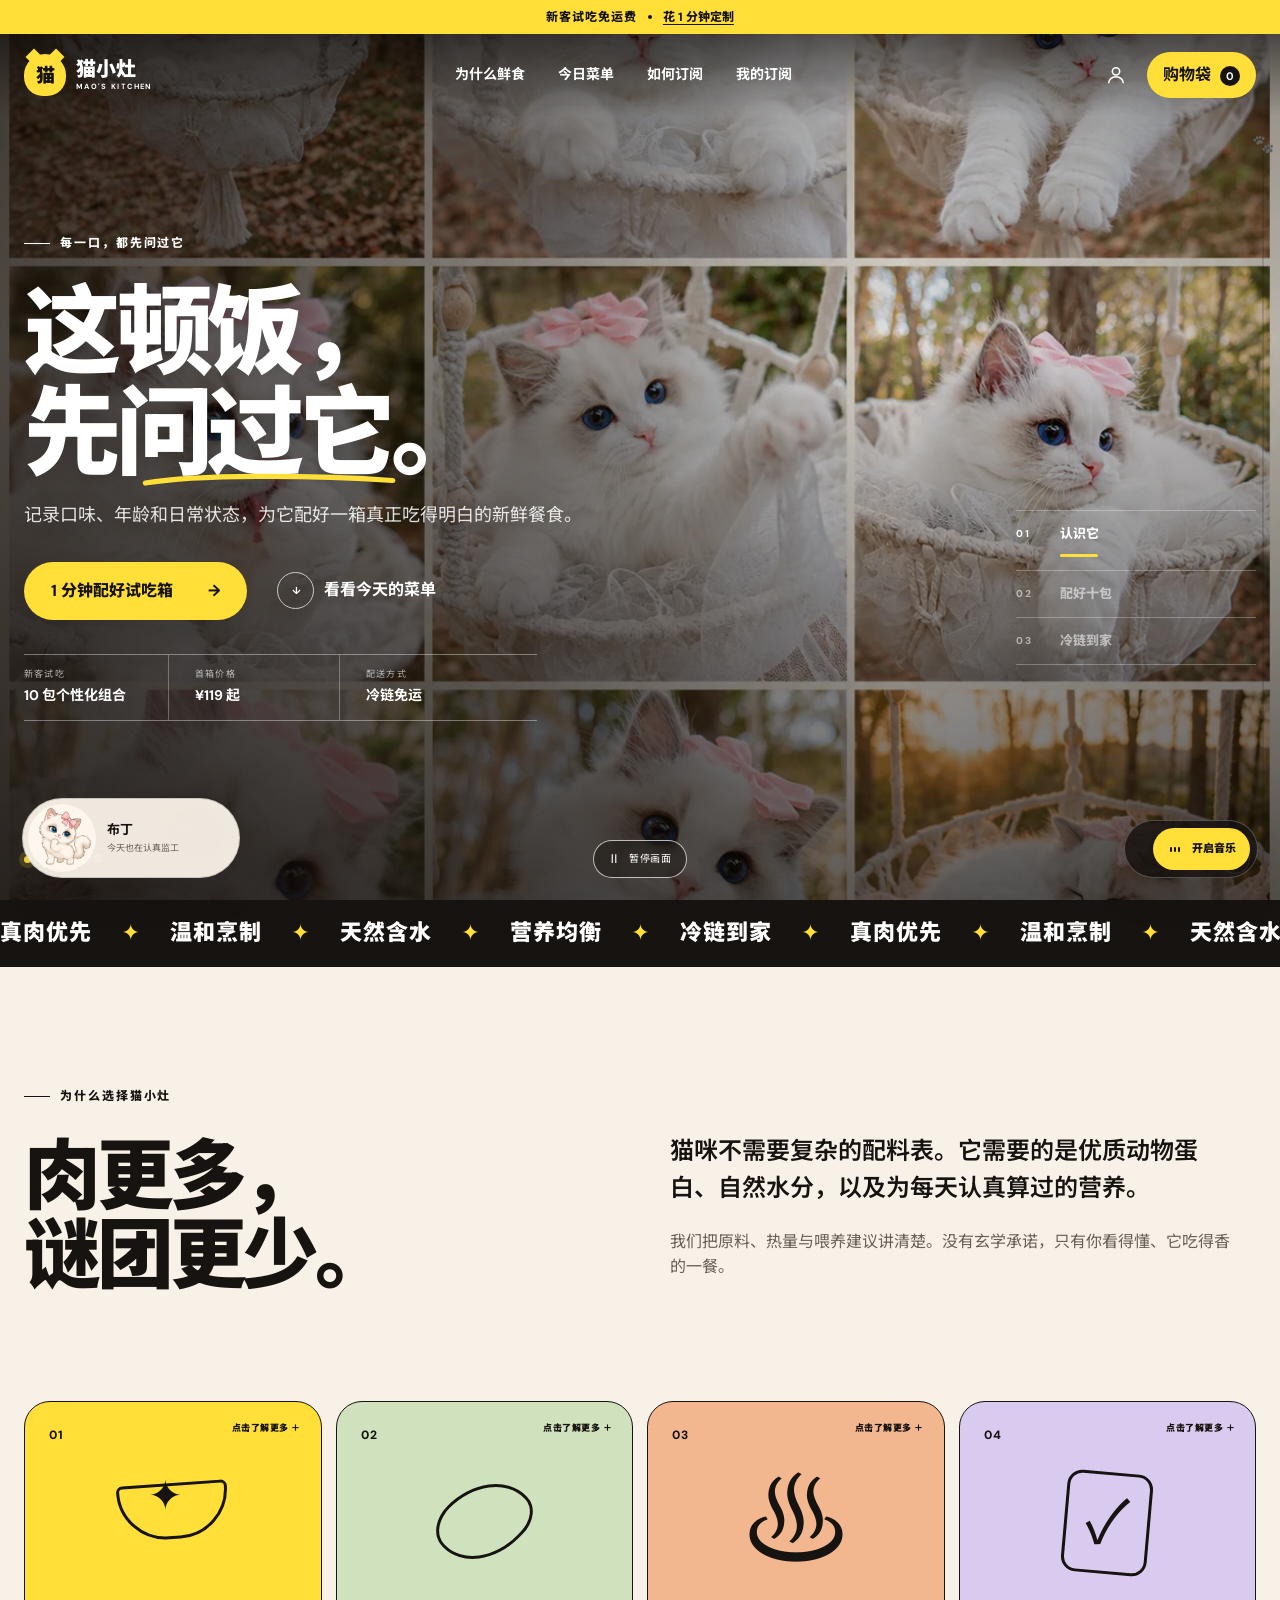
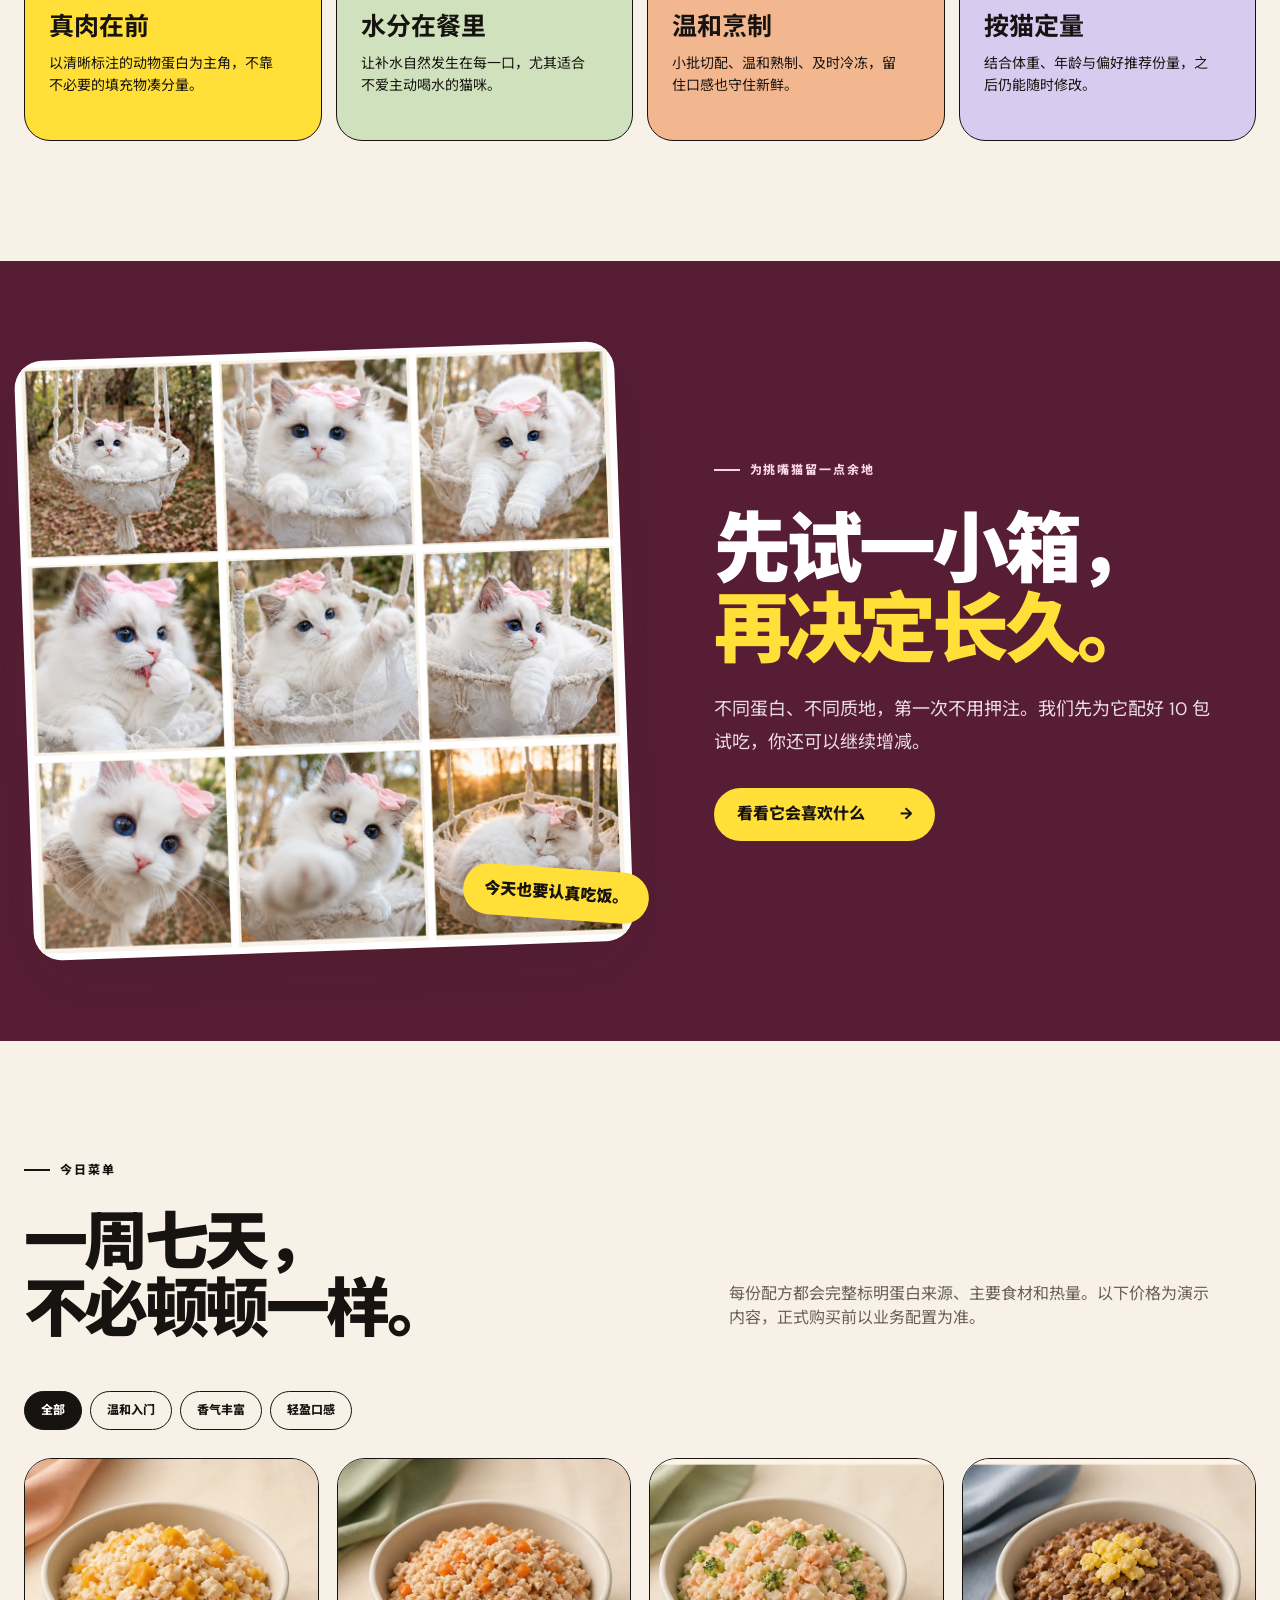
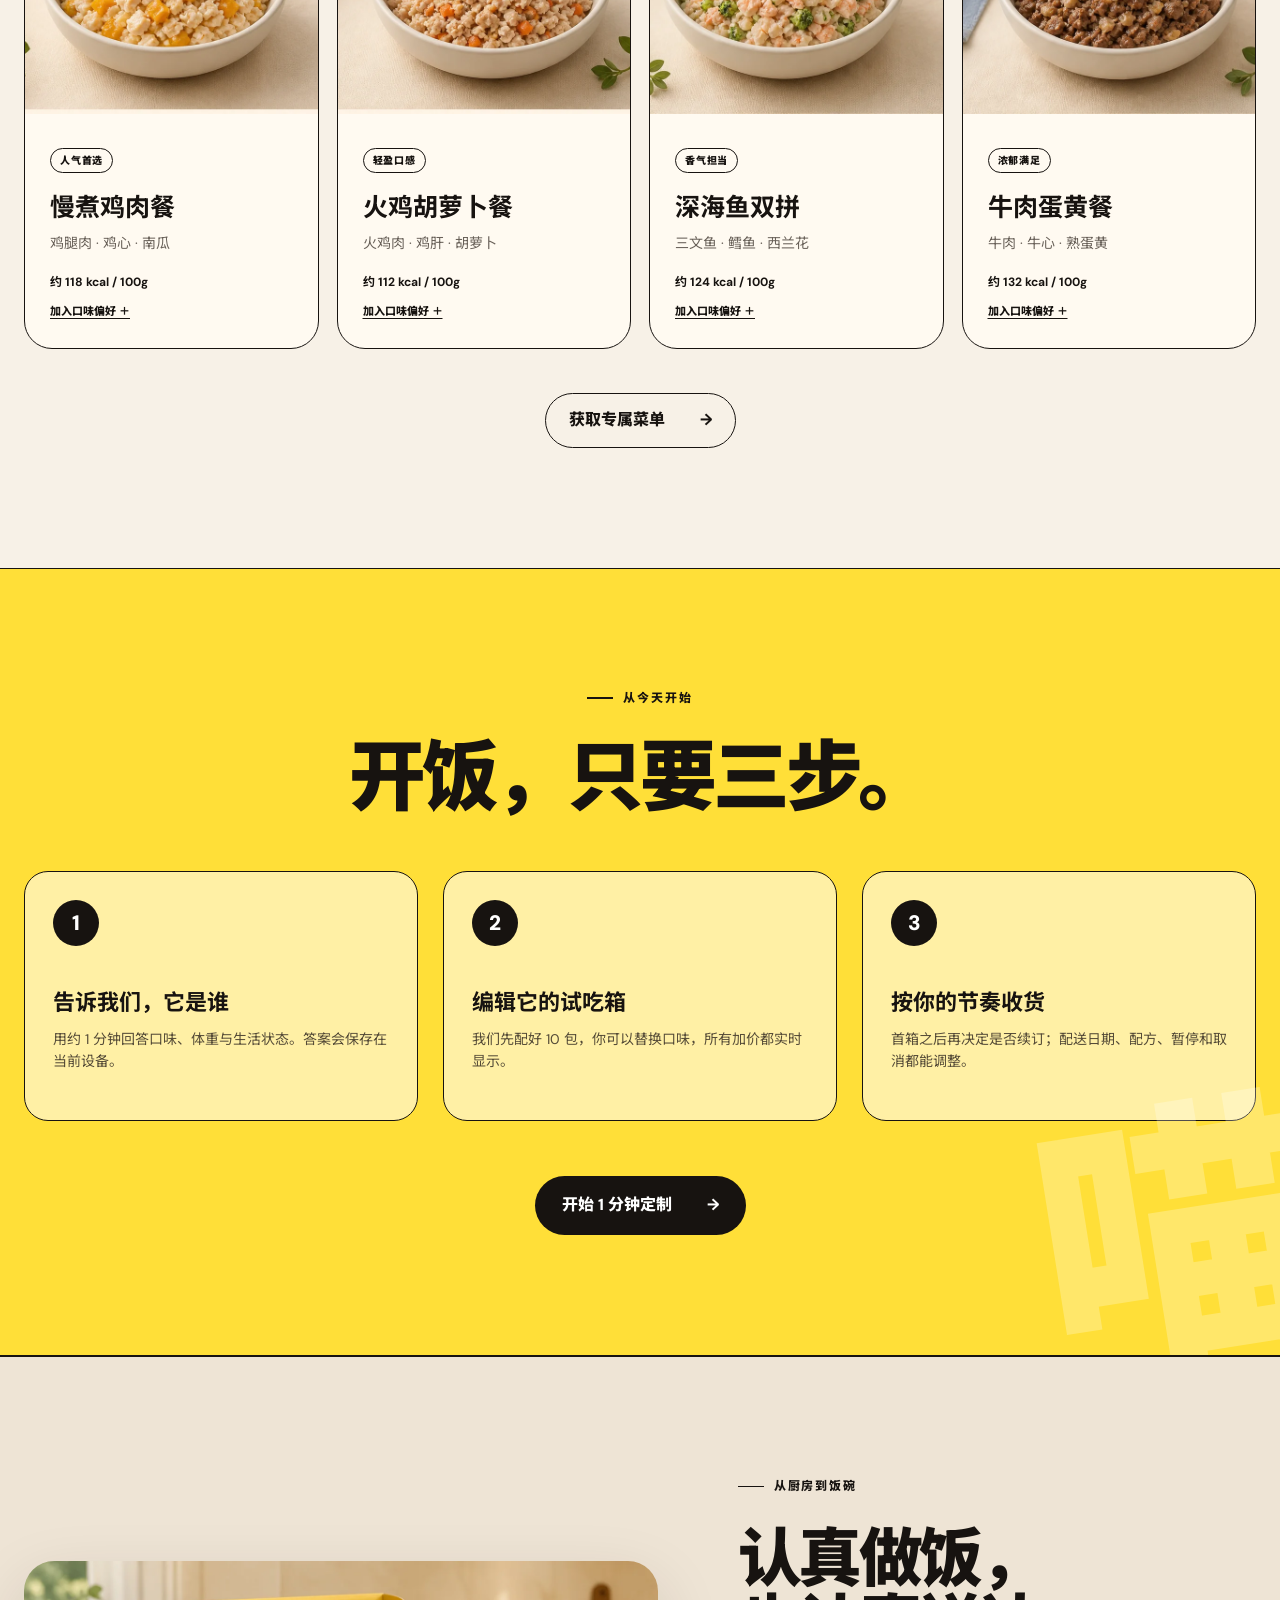
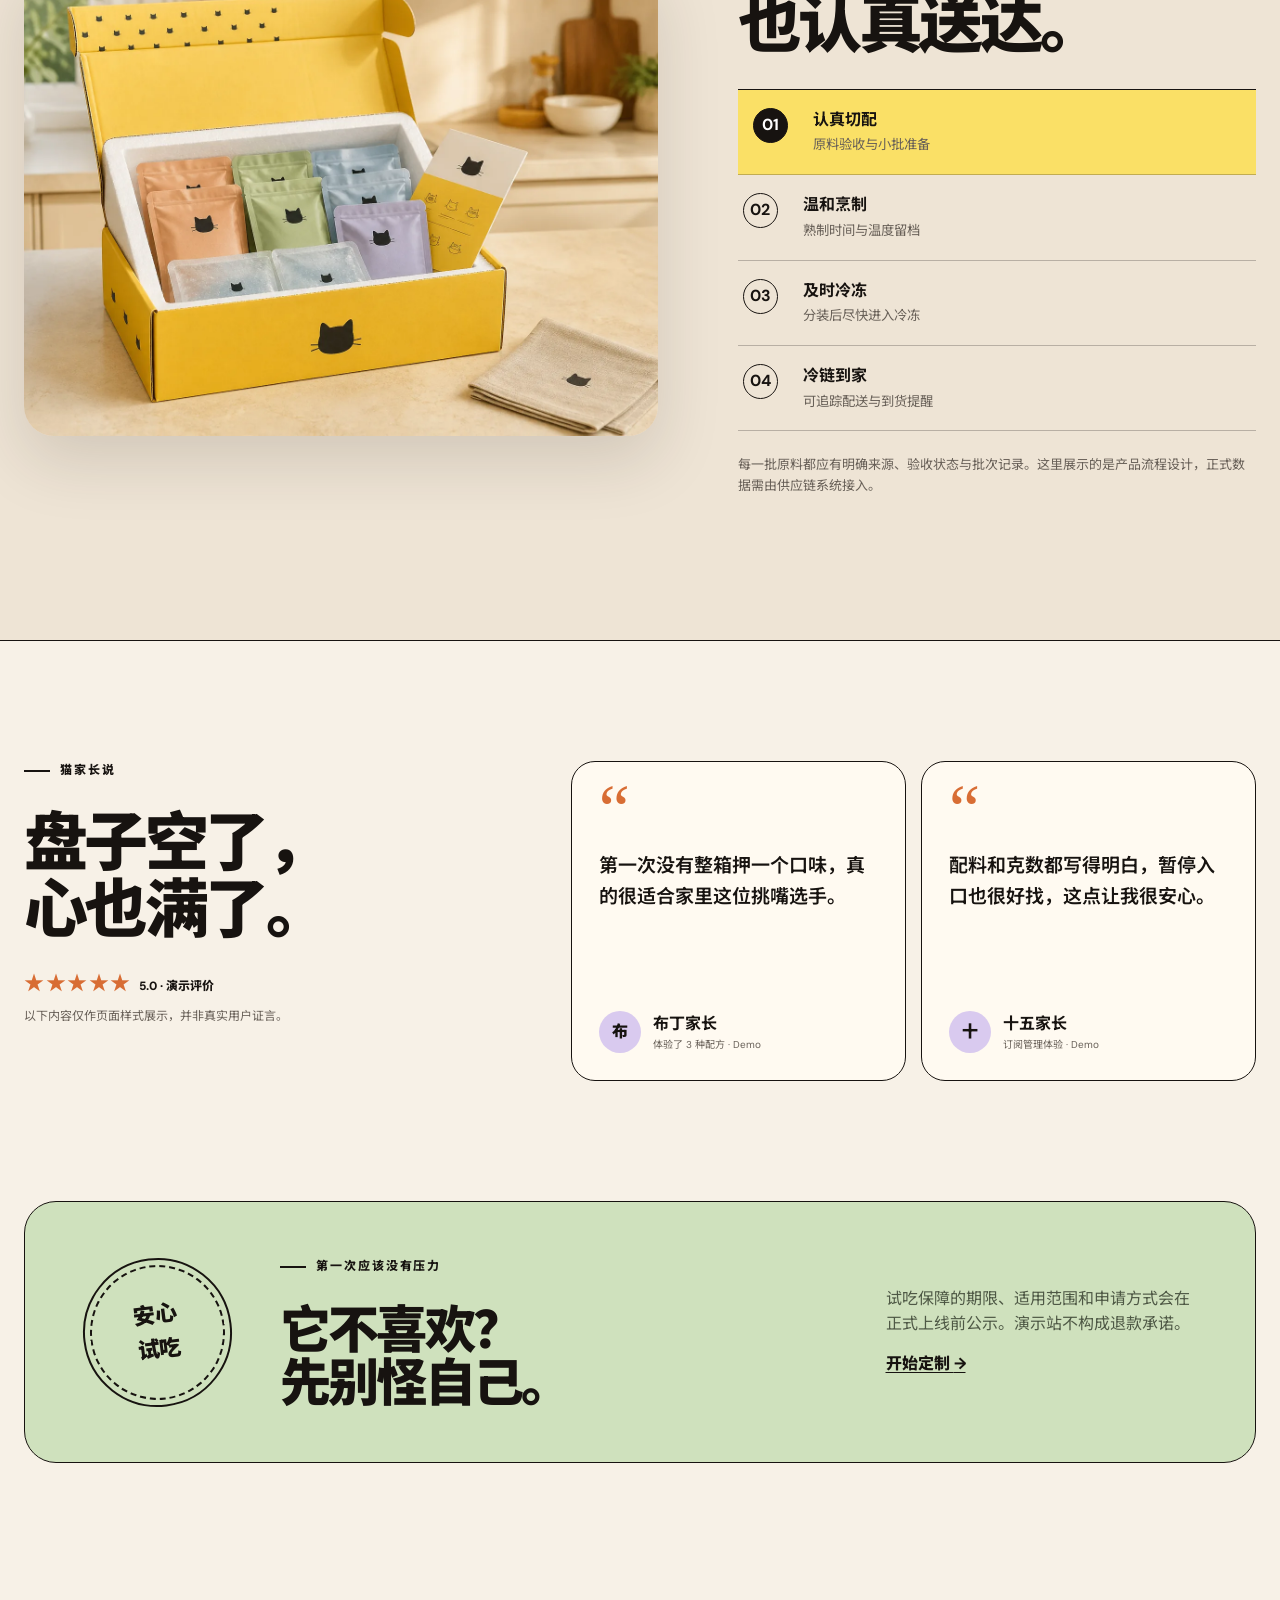
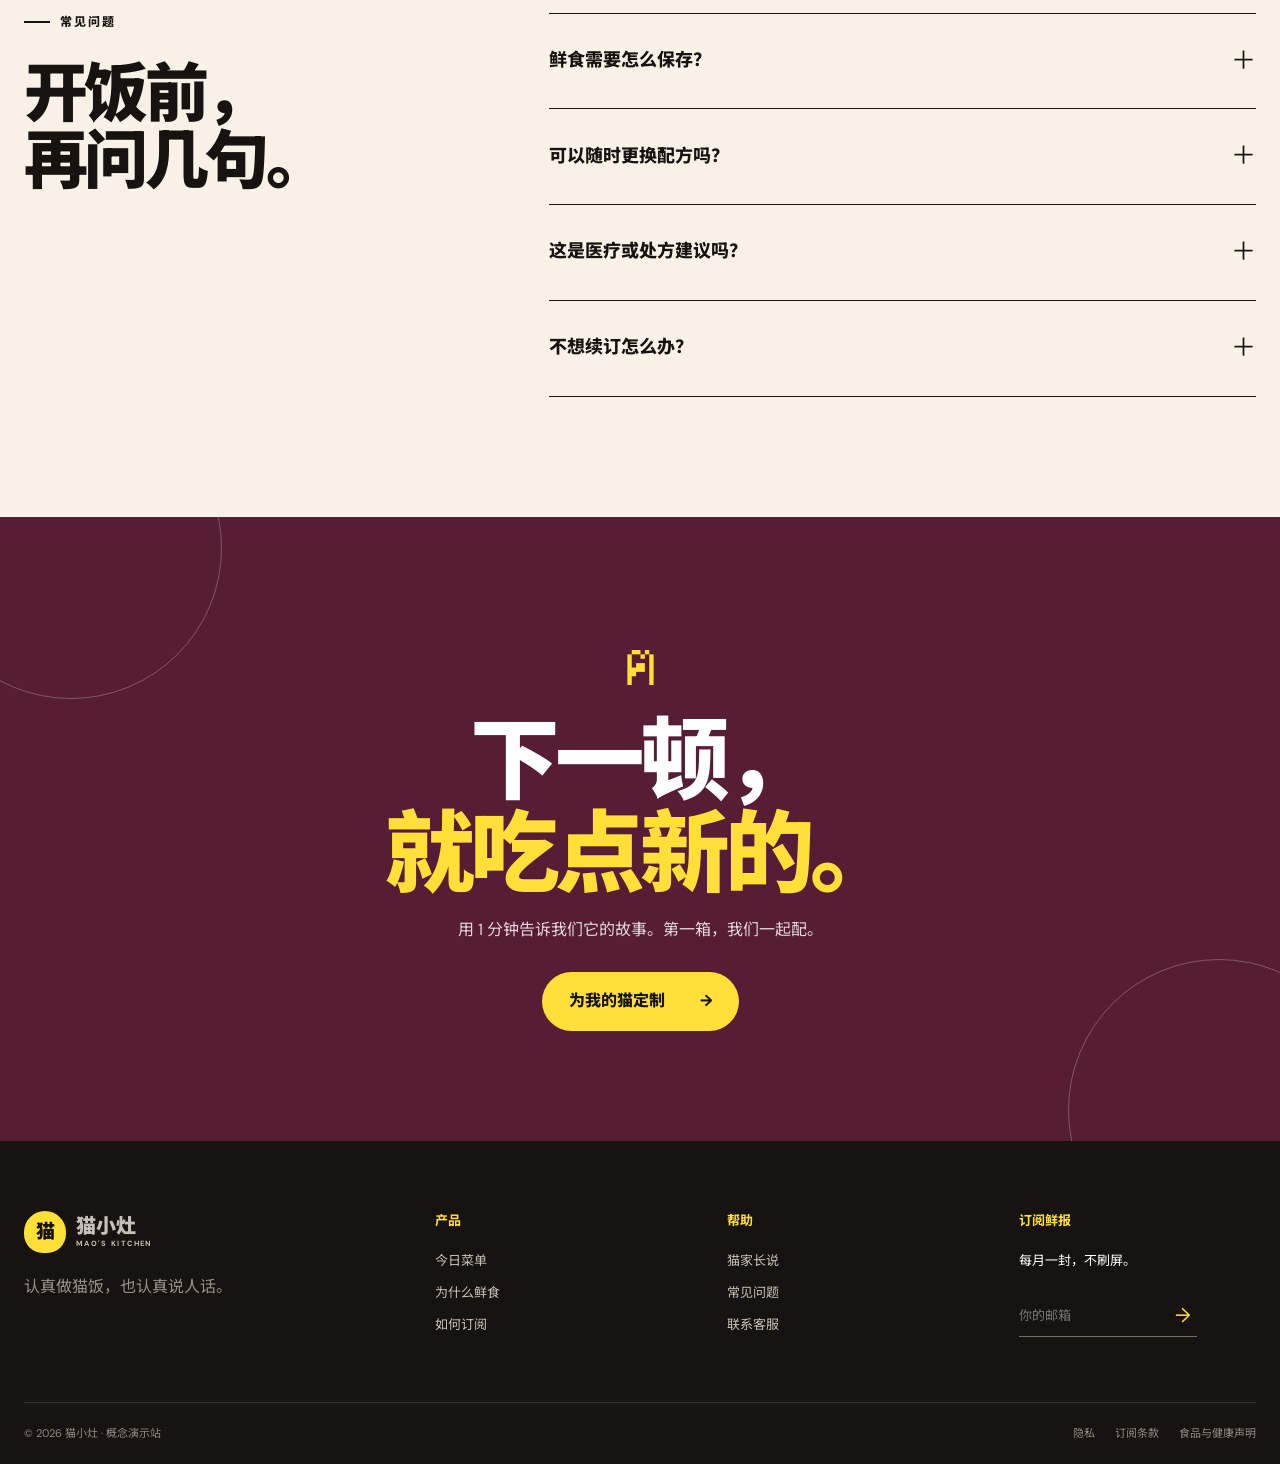
==== commit 953a979e: "Replace mascot system with approved 2D character" ====
--- a/index.html
+++ b/index.html
@@ -12,8 +12,9 @@
   <meta property="og:url" content="https://olivmonique482139-maker.github.io/">
   <meta name="theme-color" content="#f7f1e7">
   <title>猫小灶｜猫咪鲜食订阅</title>
-  <link rel="icon" href="/favicon.svg" type="image/svg+xml">
-  <link rel="stylesheet" href="/styles.css?v=14">
+  <link rel="icon" href="/assets/ip/cat-favicon.ico" sizes="32x32 48x48 64x64">
+  <link rel="icon" href="/assets/ip/cat-favicon-64.png" type="image/png" sizes="64x64">
+  <link rel="stylesheet" href="/styles.css?v=17">
 </head>
 <body>
   <a class="skip-link" href="#main">跳到主要内容</a>
@@ -91,7 +92,7 @@
         </ol>
       </div>
       <div class="hero-bottom shell">
-        <p><span class="live-dot" aria-hidden="true"></span> 画面来自猫小灶的白猫主角</p>
+        <p><span class="live-dot" aria-hidden="true"></span> 猫咪生活影像</p>
         <button class="video-control" id="videoControl" aria-label="暂停视频"><span aria-hidden="true">Ⅱ</span><em>暂停画面</em></button>
         <button class="scroll-cue" data-scroll="#why" aria-label="向下了解更多"><span>向下看看</span><i>↓</i></button>
       </div>
@@ -305,6 +306,16 @@
 
   <div class="paw-progress" aria-hidden="true"><span id="pawProgress">🐾</span></div>
 
+  <aside class="ip-companion" id="ipCompanion" aria-label="布丁，猫小灶的 2D Q 版店长">
+    <span class="ip-companion-media" aria-hidden="true">
+      <img src="/assets/ip/cat-avatar-128.png" alt="" decoding="async">
+      <video id="ipCompanionVideo" data-ambient-video muted loop autoplay playsinline preload="metadata" poster="/assets/ip/cat-idle-poster-v03-clean.webp">
+        <source src="/assets/ip/cat-idle-loop-v03-clean.mp4" type="video/mp4">
+      </video>
+    </span>
+    <span><strong>布丁</strong><small>今天也在认真监工</small></span>
+  </aside>
+
   <div class="music-player" id="musicPlayer">
     <div class="music-meta" aria-hidden="true">
       <strong>fluffy</strong>
@@ -319,6 +330,6 @@
     <source src="/assets/fluffy-cute-piano.mp3" type="audio/mpeg">
   </audio>
   <div class="toast" id="toast" role="status" aria-live="polite"></div>
-  <script src="/app.js?v=11" type="module"></script>
+  <script src="/app.js?v=14" type="module"></script>
 </body>
 </html>
--- a/styles.css
+++ b/styles.css
@@ -290,3 +290,46 @@
 
 @media(max-width:767px){.is-pressed{transform:scale(.97)!important}.paw-stamp{color:var(--wine)}}
 @media(prefers-reduced-motion:reduce){.paw-click-feedback{display:none!important}.is-pressed{transform:none!important}.choice.selected::before,.palette-item.active::before,.delivery-options button.selected::before,.slot-options button.selected::before,.payment-options button.selected::before,.segmented button.active::before,.benefit-card.expanded::before{animation:none}.brand:hover .brand-mark::before,.brand:hover .brand-mark::after{animation:none}}
+
+/* V5 2D Q-version Buding: approved mother image and matching transparent states. */
+.mascot-img{display:block;object-fit:contain;filter:drop-shadow(0 12px 18px rgba(40,28,15,.09))}
+.mascot-stage{position:relative;width:max-content;max-width:100%;margin:0 auto 12px}
+.mascot-welcome{width:clamp(155px,23vw,215px);animation:mascot-float 3.8s ease-in-out infinite}
+.mascot-speech{position:absolute;left:calc(100% - 22px);top:18%;width:154px;padding:10px 13px;border:1px solid var(--ink);border-radius:16px 16px 16px 4px;background:var(--yellow);font-size:12px;font-weight:800;line-height:1.45;text-align:left;transform:rotate(2deg)}
+.mascot-thinking{width:clamp(150px,21vw,190px);margin:0 auto -4px;animation:mascot-think 2.8s ease-in-out infinite}
+.mascot-success{width:clamp(112px,15vw,146px);margin:0 auto -8px}
+.mascot-empty{width:min(230px,78%);margin:0 auto 10px}
+.mascot-empty-large{width:100%;max-width:420px;animation:mascot-float 4s ease-in-out infinite}
+@keyframes mascot-float{50%{transform:translateY(-6px) rotate(1deg)}}
+@keyframes mascot-think{50%{transform:translateY(-4px) rotate(-1.5deg)}}
+
+.ip-companion{position:fixed;left:22px;bottom:22px;z-index:44;width:218px;min-height:76px;display:grid;grid-template-columns:68px 1fr;align-items:center;gap:11px;padding:5px 16px 5px 5px;border:1px solid rgba(23,19,16,.16);border-radius:999px;background:rgba(247,241,231,.96);box-shadow:0 14px 38px rgba(23,19,16,.16);color:var(--ink);pointer-events:none}
+.ip-companion-media{position:relative;display:block;width:68px;height:68px;border-radius:50%;overflow:hidden;background:#f5e6d4}
+.ip-companion-media img,.ip-companion-media video{position:absolute;inset:0;width:100%;height:100%;object-fit:cover}
+.ip-companion>span:last-child{display:grid;line-height:1.2}.ip-companion strong{font-size:13px}.ip-companion small{margin-top:5px;color:var(--muted);font-size:9px;white-space:nowrap}
+.ip-companion.is-static .ip-companion-media video{display:none}
+body.inner-page .ip-companion{display:none}
+
+.cart-empty{padding-top:34px}
+.cart-empty h3{font-size:30px;margin:0 0 10px}
+.cart-empty p{max-width:300px;margin:0 auto 24px;color:var(--muted)}
+.not-found{min-height:calc(100dvh - 190px);display:grid;grid-template-columns:minmax(0,1fr) minmax(280px,440px);gap:70px;align-items:center;padding-block:70px}
+.not-found h1{font-size:clamp(4rem,8vw,7.2rem);line-height:.9;letter-spacing:-.06em;margin:24px 0}
+.not-found h1 em{font-weight:500}
+.not-found>div>p{max-width:580px;color:var(--muted);font-size:17px;line-height:1.8}
+.not-found-actions{display:flex;gap:12px;margin-top:30px}
+@media(max-width:767px){
+  .mascot-welcome{width:150px}
+  .mascot-speech{left:calc(100% - 24px);top:12%;width:124px;font-size:10px;padding:8px 10px}
+  .mascot-thinking{width:150px}
+  .mascot-success{width:112px}
+  .cart-empty .mascot-empty{width:190px}
+  .not-found{min-height:auto;display:flex;flex-direction:column-reverse;gap:8px;padding-block:42px 70px;text-align:center}
+  .not-found h1{font-size:clamp(3.7rem,17vw,5rem)}
+  .not-found>div>p{font-size:15px}
+  .not-found-actions{justify-content:center;flex-wrap:wrap}
+  .not-found>.mascot-empty-large{width:220px;margin-bottom:-8px}
+  .ip-companion{left:12px;bottom:12px;width:62px;min-height:62px;padding:3px;display:block}
+  .ip-companion-media{width:56px;height:56px}.ip-companion>span:last-child{display:none}
+}
+@media(prefers-reduced-motion:reduce){.mascot-welcome,.mascot-thinking,.mascot-empty-large{animation:none}}
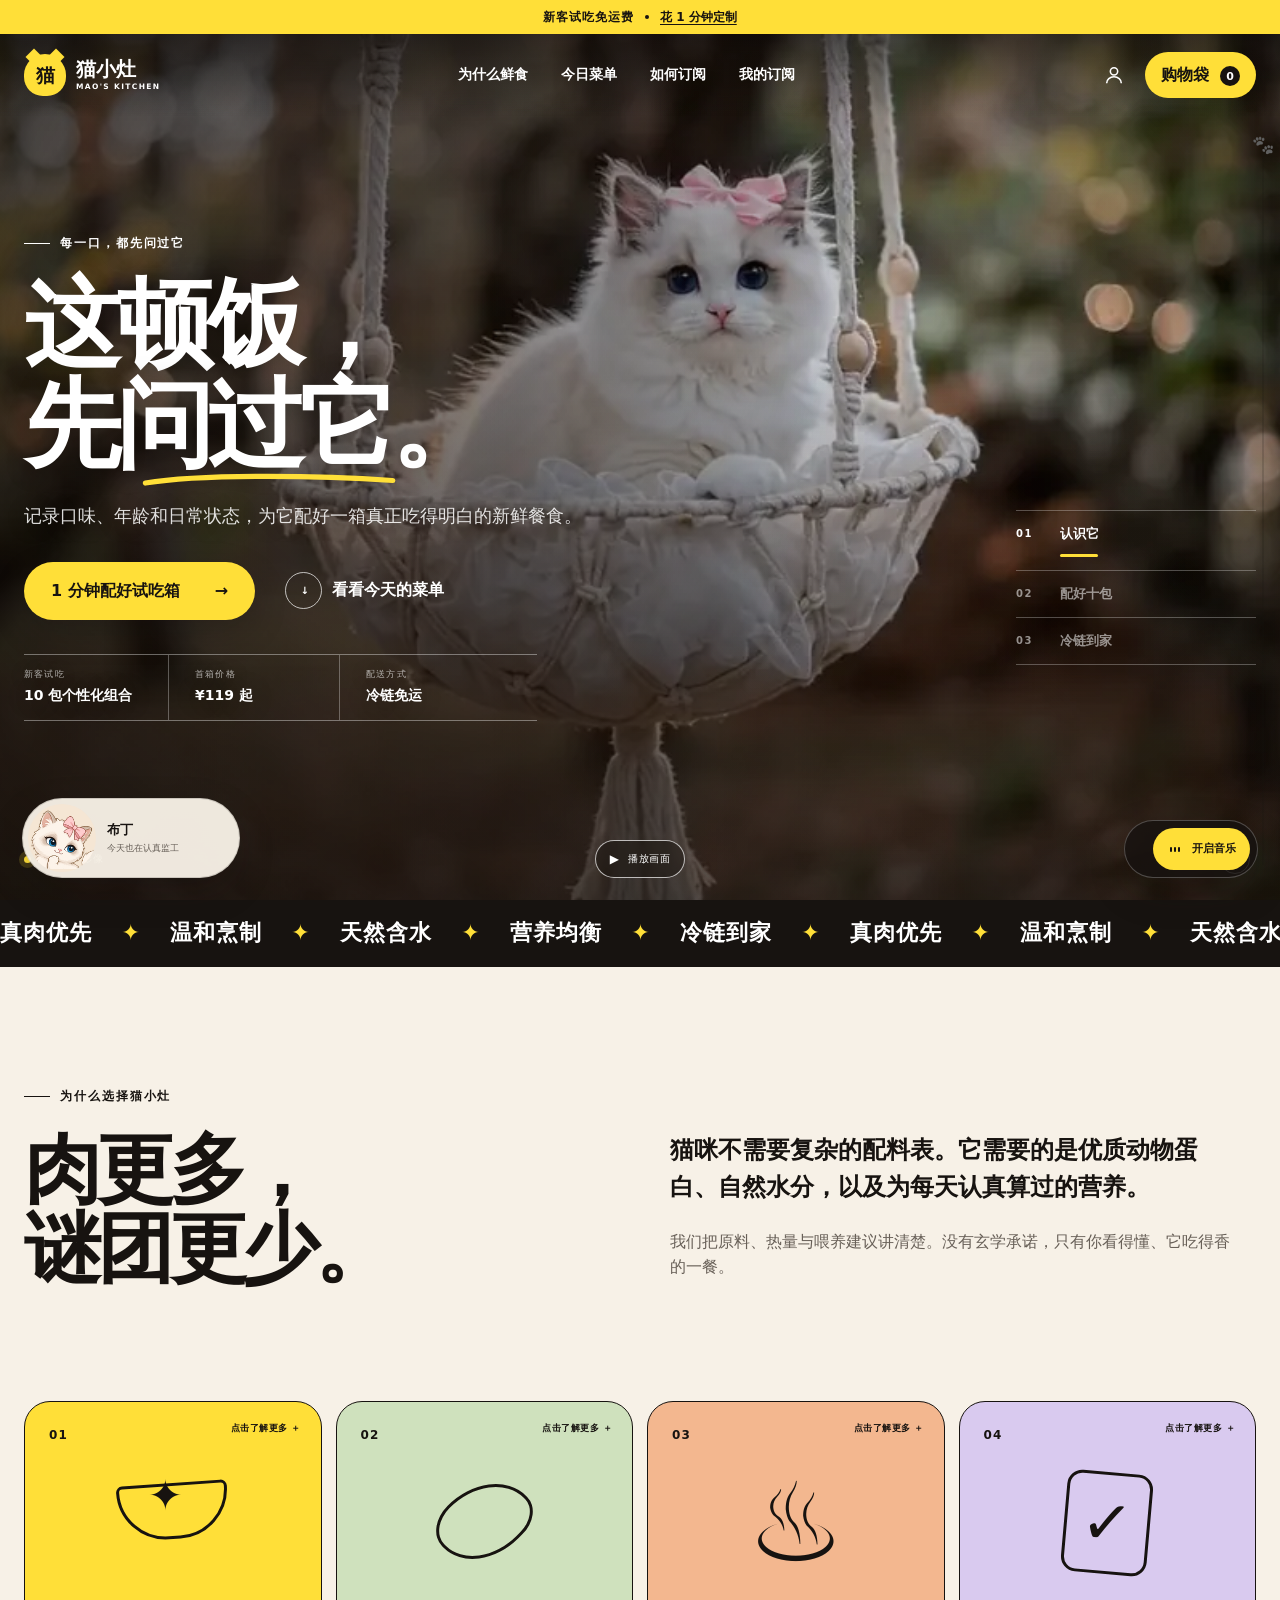
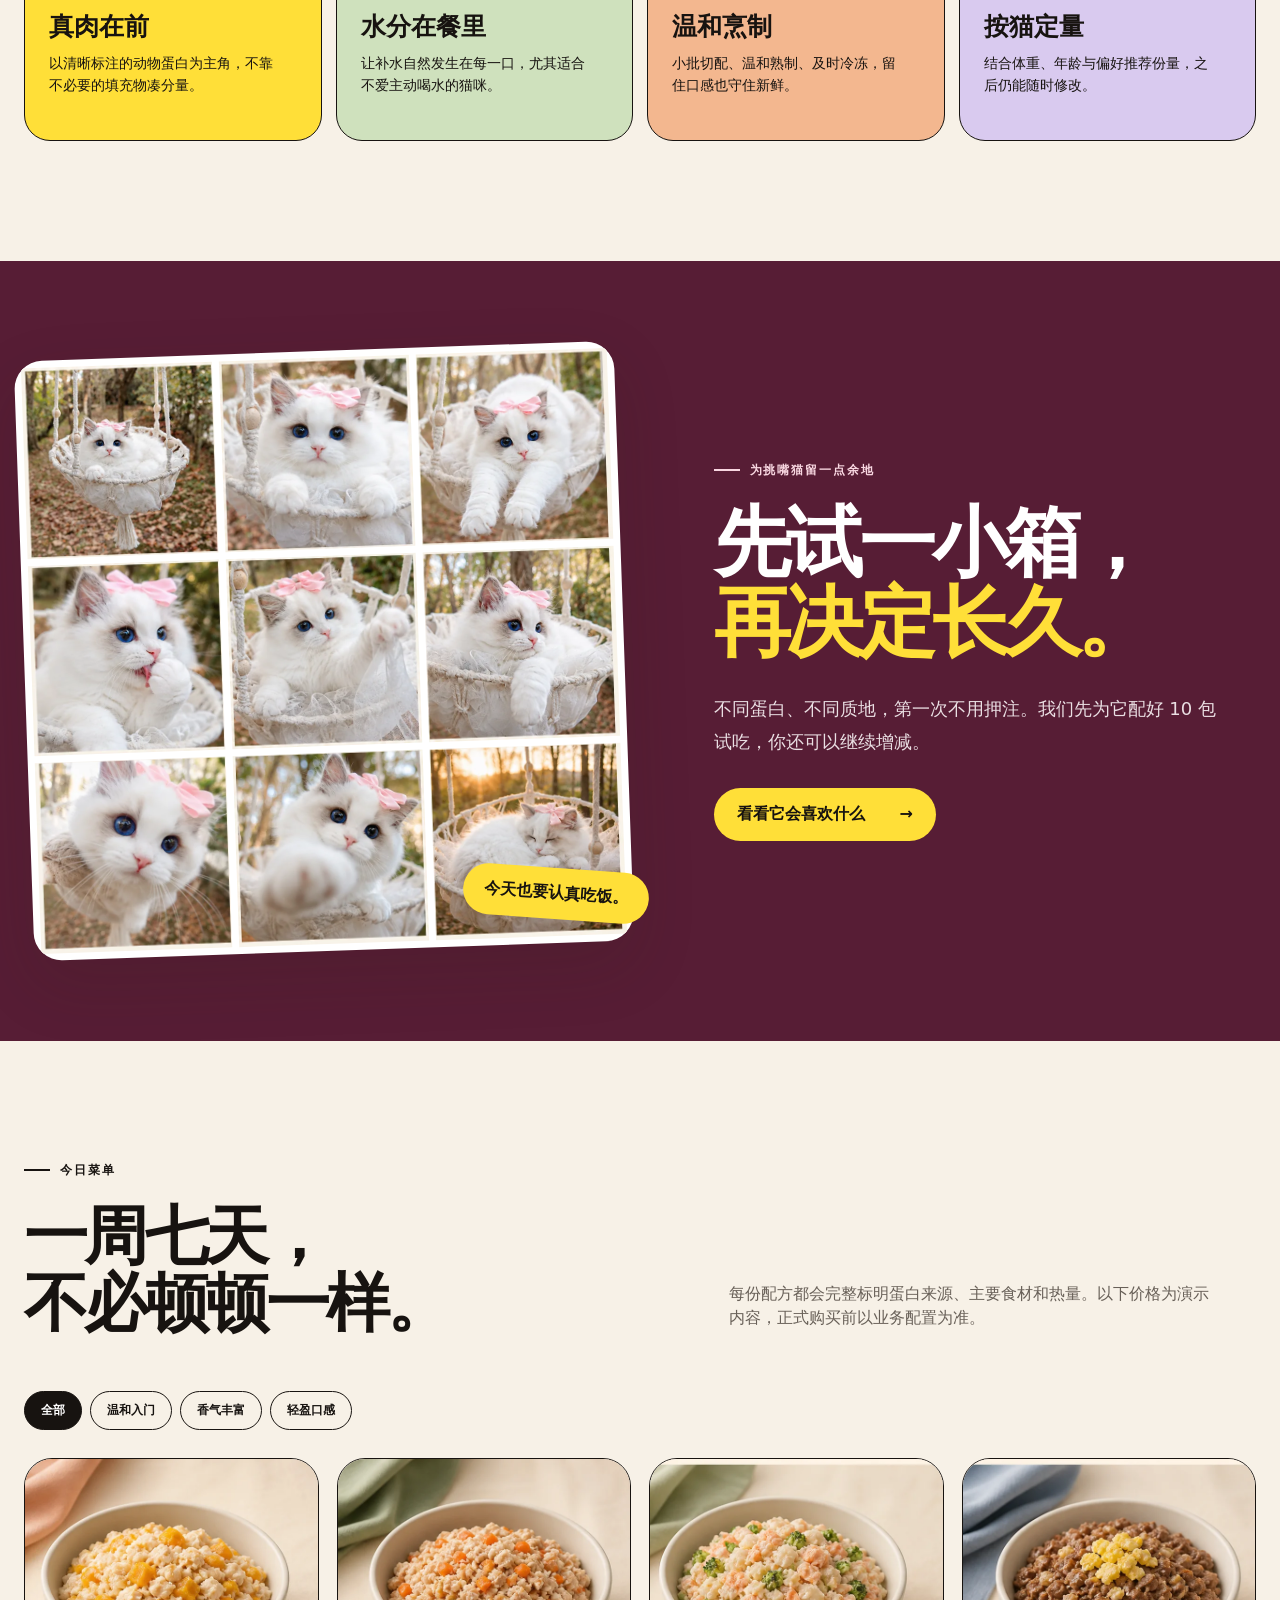
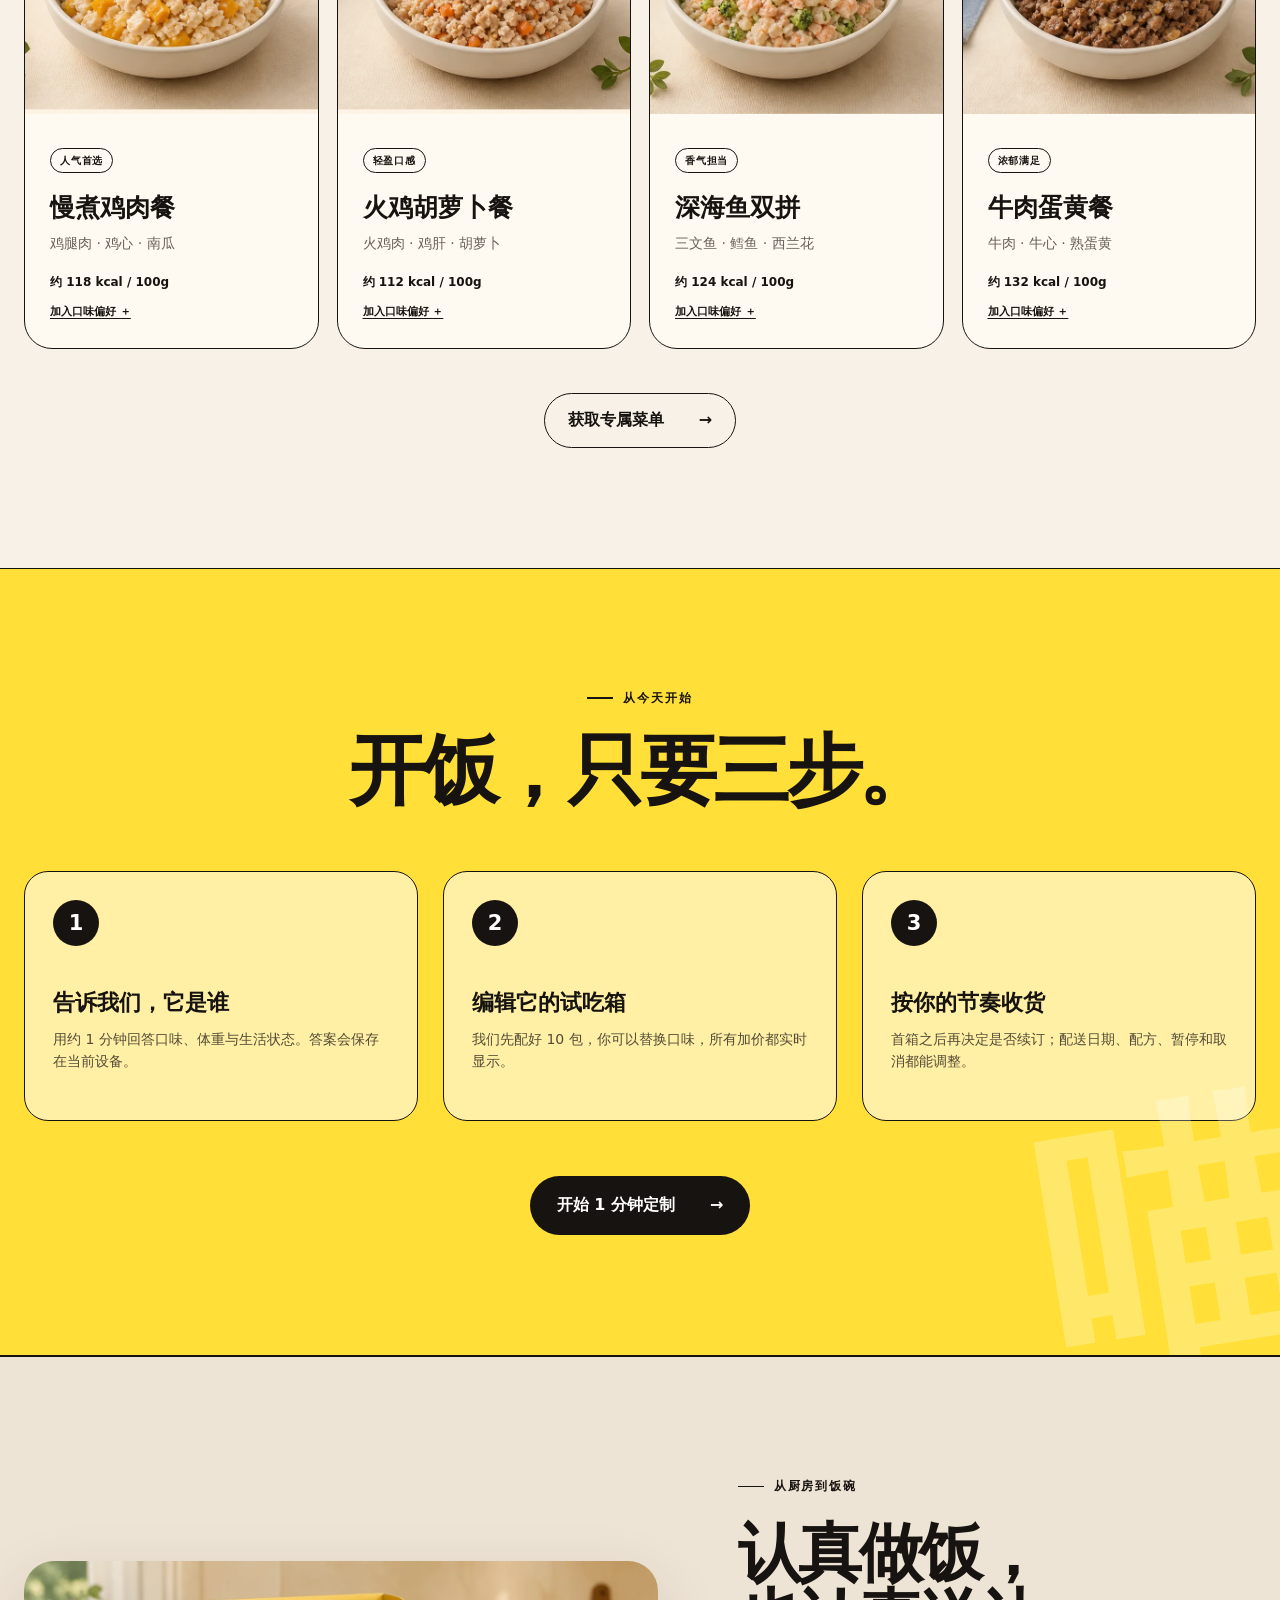
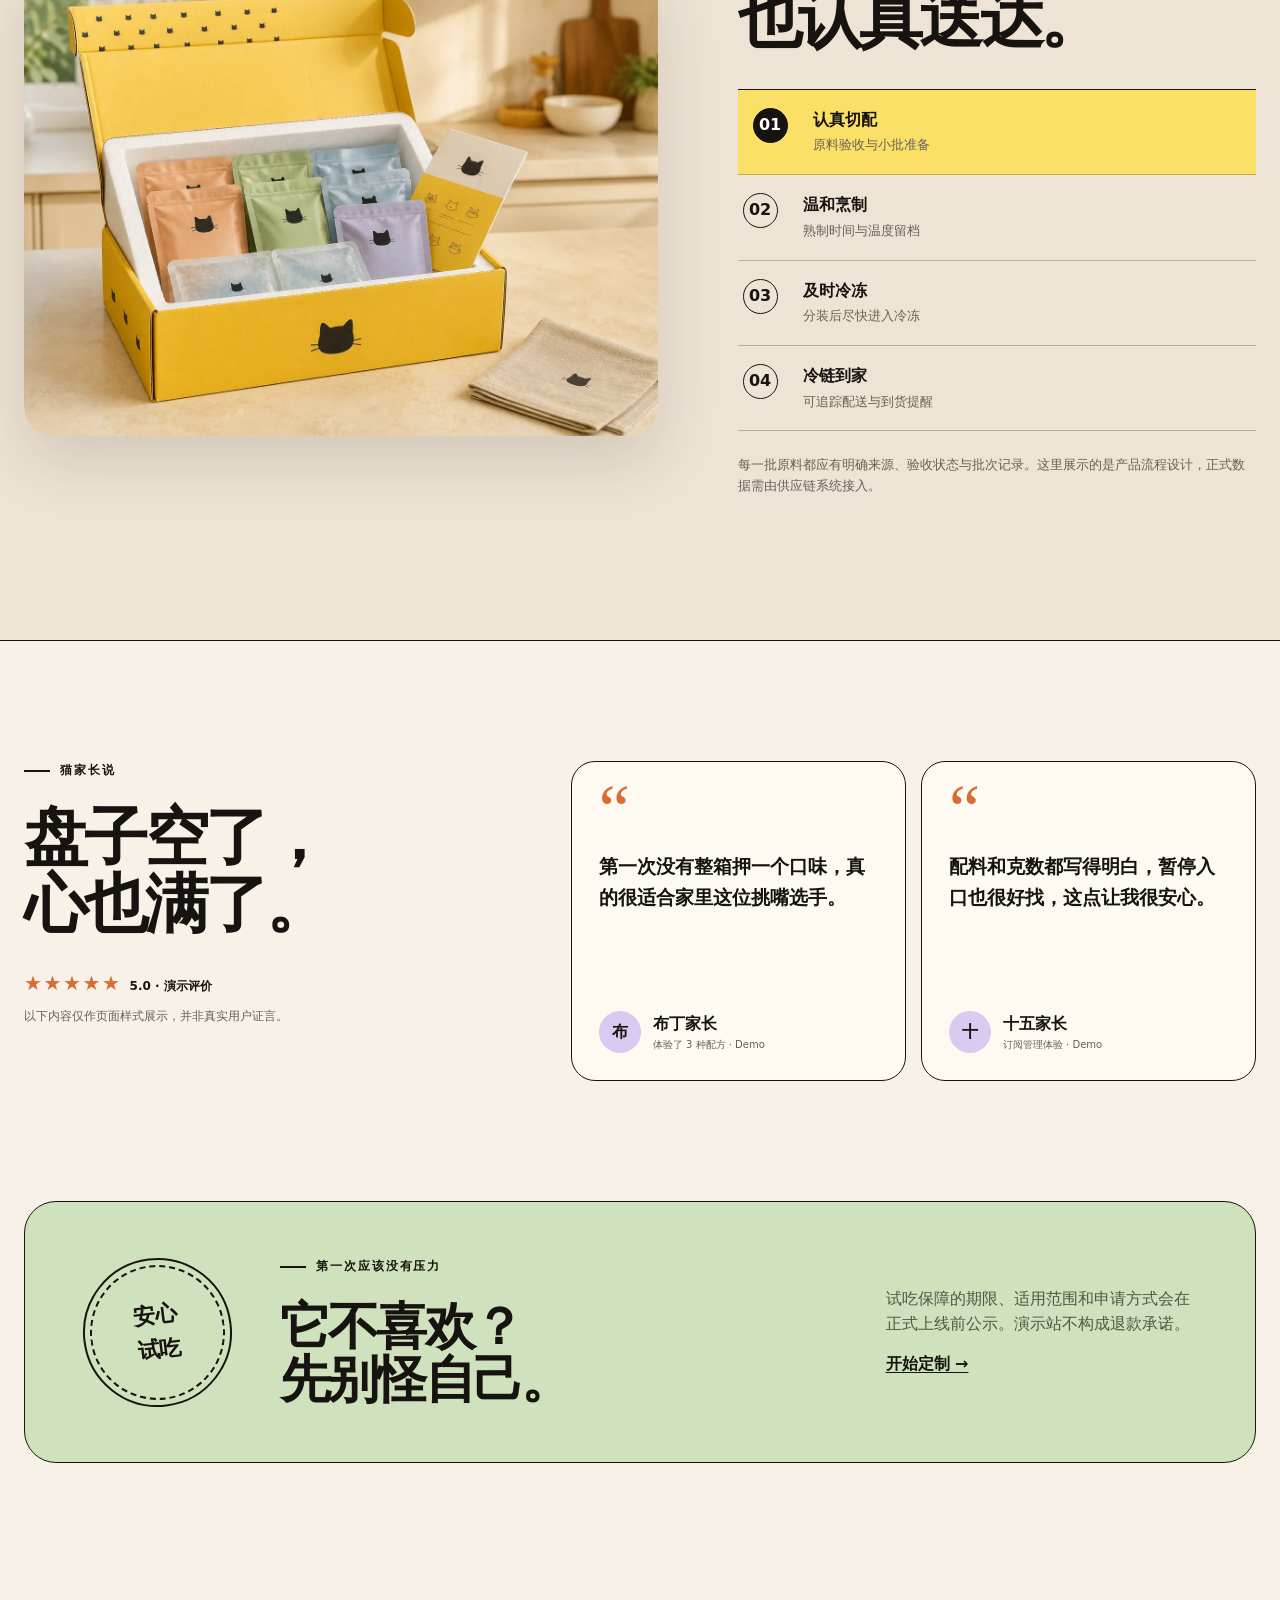
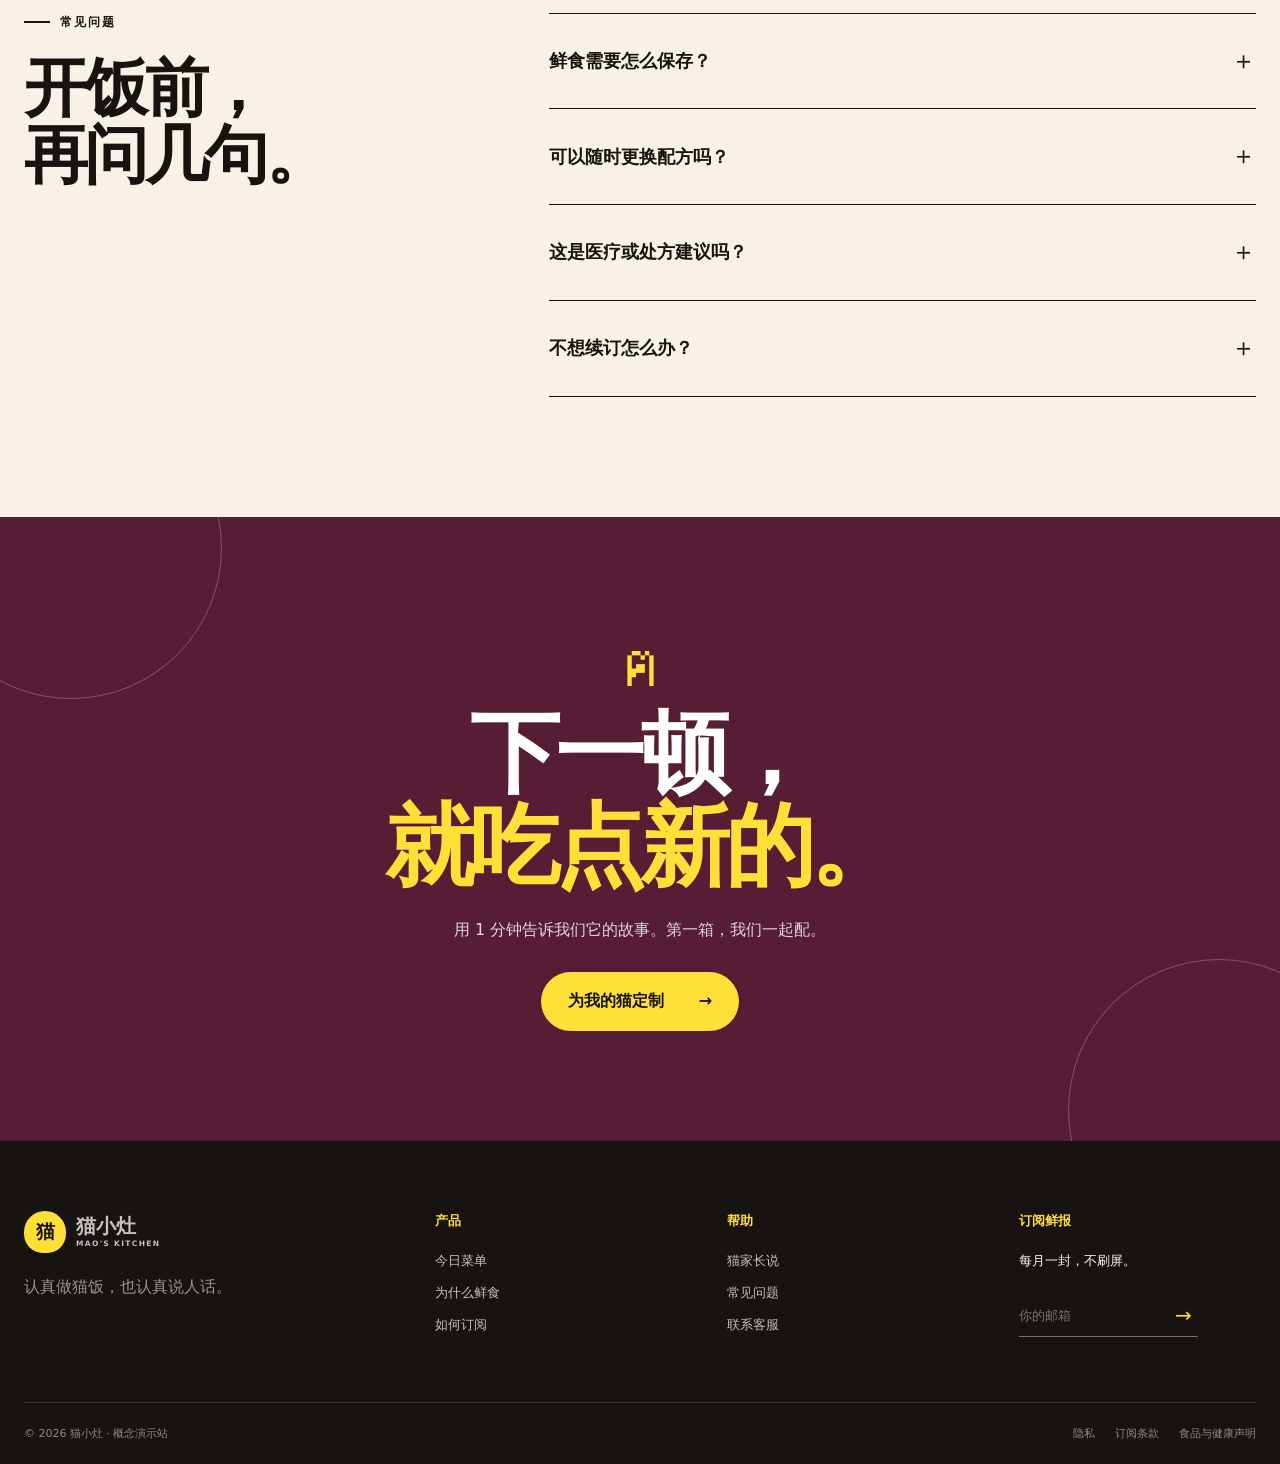
==== commit e09c09a5: "Improve media loading and music reliability" ====
--- a/index.html
+++ b/index.html
@@ -13,8 +13,8 @@
   <meta name="theme-color" content="#f7f1e7">
   <title>猫小灶｜猫咪鲜食订阅</title>
   <link rel="icon" href="/assets/ip/cat-favicon.ico" sizes="32x32 48x48 64x64">
-  <link rel="icon" href="/assets/ip/cat-favicon-64.png" type="image/png" sizes="64x64">
-  <link rel="stylesheet" href="/styles.css?v=17">
+  <link rel="preload" href="/assets/cat-story-poster.webp" as="image" type="image/webp">
+  <link rel="stylesheet" href="/styles.css?v=18">
 </head>
 <body>
   <a class="skip-link" href="#main">跳到主要内容</a>
@@ -60,7 +60,7 @@
   <main id="main">
     <section class="hero hero-cinematic" aria-labelledby="heroTitle">
       <div class="hero-media" aria-hidden="true">
-        <video id="heroVideo" autoplay muted loop playsinline poster="/assets/cat-grid.webp">
+        <video id="heroVideo" muted loop playsinline preload="none" poster="/assets/cat-story-poster.webp">
           <source src="/assets/cat-story-web.mp4" type="video/mp4">
         </video>
       </div>
@@ -93,7 +93,7 @@
       </div>
       <div class="hero-bottom shell">
         <p><span class="live-dot" aria-hidden="true"></span> 猫咪生活影像</p>
-        <button class="video-control" id="videoControl" aria-label="暂停视频"><span aria-hidden="true">Ⅱ</span><em>暂停画面</em></button>
+        <button class="video-control" id="videoControl" aria-label="播放视频"><span aria-hidden="true">▶</span><em>播放画面</em></button>
         <button class="scroll-cue" data-scroll="#why" aria-label="向下了解更多"><span>向下看看</span><i>↓</i></button>
       </div>
     </section>
@@ -308,8 +308,7 @@
 
   <aside class="ip-companion" id="ipCompanion" aria-label="布丁，猫小灶的 2D Q 版店长">
     <span class="ip-companion-media" aria-hidden="true">
-      <img src="/assets/ip/cat-avatar-128.png" alt="" decoding="async">
-      <video id="ipCompanionVideo" data-ambient-video muted loop autoplay playsinline preload="metadata" poster="/assets/ip/cat-idle-poster-v03-clean.webp">
+      <video id="ipCompanionVideo" data-ambient-video muted loop playsinline preload="none" poster="/assets/ip/cat-avatar-128.png">
         <source src="/assets/ip/cat-idle-loop-v03-clean.mp4" type="video/mp4">
       </video>
     </span>
@@ -330,6 +329,6 @@
     <source src="/assets/fluffy-cute-piano.mp3" type="audio/mpeg">
   </audio>
   <div class="toast" id="toast" role="status" aria-live="polite"></div>
-  <script src="/app.js?v=14" type="module"></script>
+  <script src="/app.js?v=15" type="module"></script>
 </body>
 </html>
--- a/styles.css
+++ b/styles.css
@@ -1,5 +1,3 @@
-@import url('https://fonts.googleapis.com/css2?family=DM+Sans:wght@400;500;600;700&family=Noto+Sans+SC:wght@400;500;600;700;800;900&display=swap');
-
 :root {
   --cream:#f7f1e7; --paper:#fffaf1; --ink:#171310; --muted:#686058; --yellow:#ffdf38;
   --green:#cfe1bd; --peach:#f3b78f; --lilac:#d9caef; --orange:#d86d34; --wine:#571d35;
@@ -7,7 +5,7 @@
 }
 *{box-sizing:border-box}
 html{scroll-behavior:smooth;overflow-x:clip}
-body{margin:0;color:var(--ink);background:var(--cream);font-family:"DM Sans","Noto Sans SC",system-ui,sans-serif;line-height:1.55;overflow-x:hidden}
+body{margin:0;color:var(--ink);background:var(--cream);font-family:"Segoe UI","Microsoft YaHei UI","PingFang SC",system-ui,sans-serif;line-height:1.55;overflow-x:hidden}
 body.no-scroll{overflow:hidden}
 button,input{font:inherit}
 button,a{touch-action:manipulation}
@@ -15,7 +13,7 @@
 a{color:inherit;text-decoration:none}
 img,video{display:block;max-width:100%}
 h1,h2,h3,p{margin-top:0}
-h1,h2{font-family:"Noto Sans SC",sans-serif;letter-spacing:-.055em;line-height:1.04}
+h1,h2{font-family:"Microsoft YaHei UI","PingFang SC",system-ui,sans-serif;letter-spacing:-.055em;line-height:1.04}
 h2{font-size:clamp(2.55rem,5vw,5.6rem);margin-bottom:0;font-weight:900}
 em{font-style:normal;color:var(--orange)}
 .shell{width:min(1240px,calc(100% - 48px));margin-inline:auto}
@@ -252,6 +250,7 @@
 .music-meta strong{font-size:11px;white-space:nowrap}.music-meta small{font-size:8px;white-space:nowrap;color:rgba(255,255,255,.62);margin-top:3px}
 .music-control{border:0;border-radius:999px;min-height:42px;padding:0 14px;display:flex;align-items:center;gap:9px;background:var(--yellow);color:var(--ink);cursor:pointer;font-weight:900}
 .music-control:hover{background:#ffe65f}.music-label{font-size:11px;white-space:nowrap}
+.music-control:disabled{cursor:wait;opacity:.78}.music-player.is-loading .music-equalizer i{animation:music-wave .55s ease-in-out infinite alternate}
 .music-equalizer{width:16px;height:16px;display:flex;align-items:center;justify-content:center;gap:2px}
 .music-equalizer i{display:block;width:2px;height:5px;border-radius:99px;background:currentColor;transform-origin:center}
 .music-player.is-playing .music-equalizer i{animation:music-wave .8s ease-in-out infinite alternate}
@@ -305,9 +304,9 @@
 
 .ip-companion{position:fixed;left:22px;bottom:22px;z-index:44;width:218px;min-height:76px;display:grid;grid-template-columns:68px 1fr;align-items:center;gap:11px;padding:5px 16px 5px 5px;border:1px solid rgba(23,19,16,.16);border-radius:999px;background:rgba(247,241,231,.96);box-shadow:0 14px 38px rgba(23,19,16,.16);color:var(--ink);pointer-events:none}
 .ip-companion-media{position:relative;display:block;width:68px;height:68px;border-radius:50%;overflow:hidden;background:#f5e6d4}
-.ip-companion-media img,.ip-companion-media video{position:absolute;inset:0;width:100%;height:100%;object-fit:cover}
+.ip-companion-media video{position:absolute;inset:0;width:100%;height:100%;object-fit:cover}
 .ip-companion>span:last-child{display:grid;line-height:1.2}.ip-companion strong{font-size:13px}.ip-companion small{margin-top:5px;color:var(--muted);font-size:9px;white-space:nowrap}
-.ip-companion.is-static .ip-companion-media video{display:none}
+.ip-companion.is-static .ip-companion-media video{opacity:.9}
 body.inner-page .ip-companion{display:none}
 
 .cart-empty{padding-top:34px}
